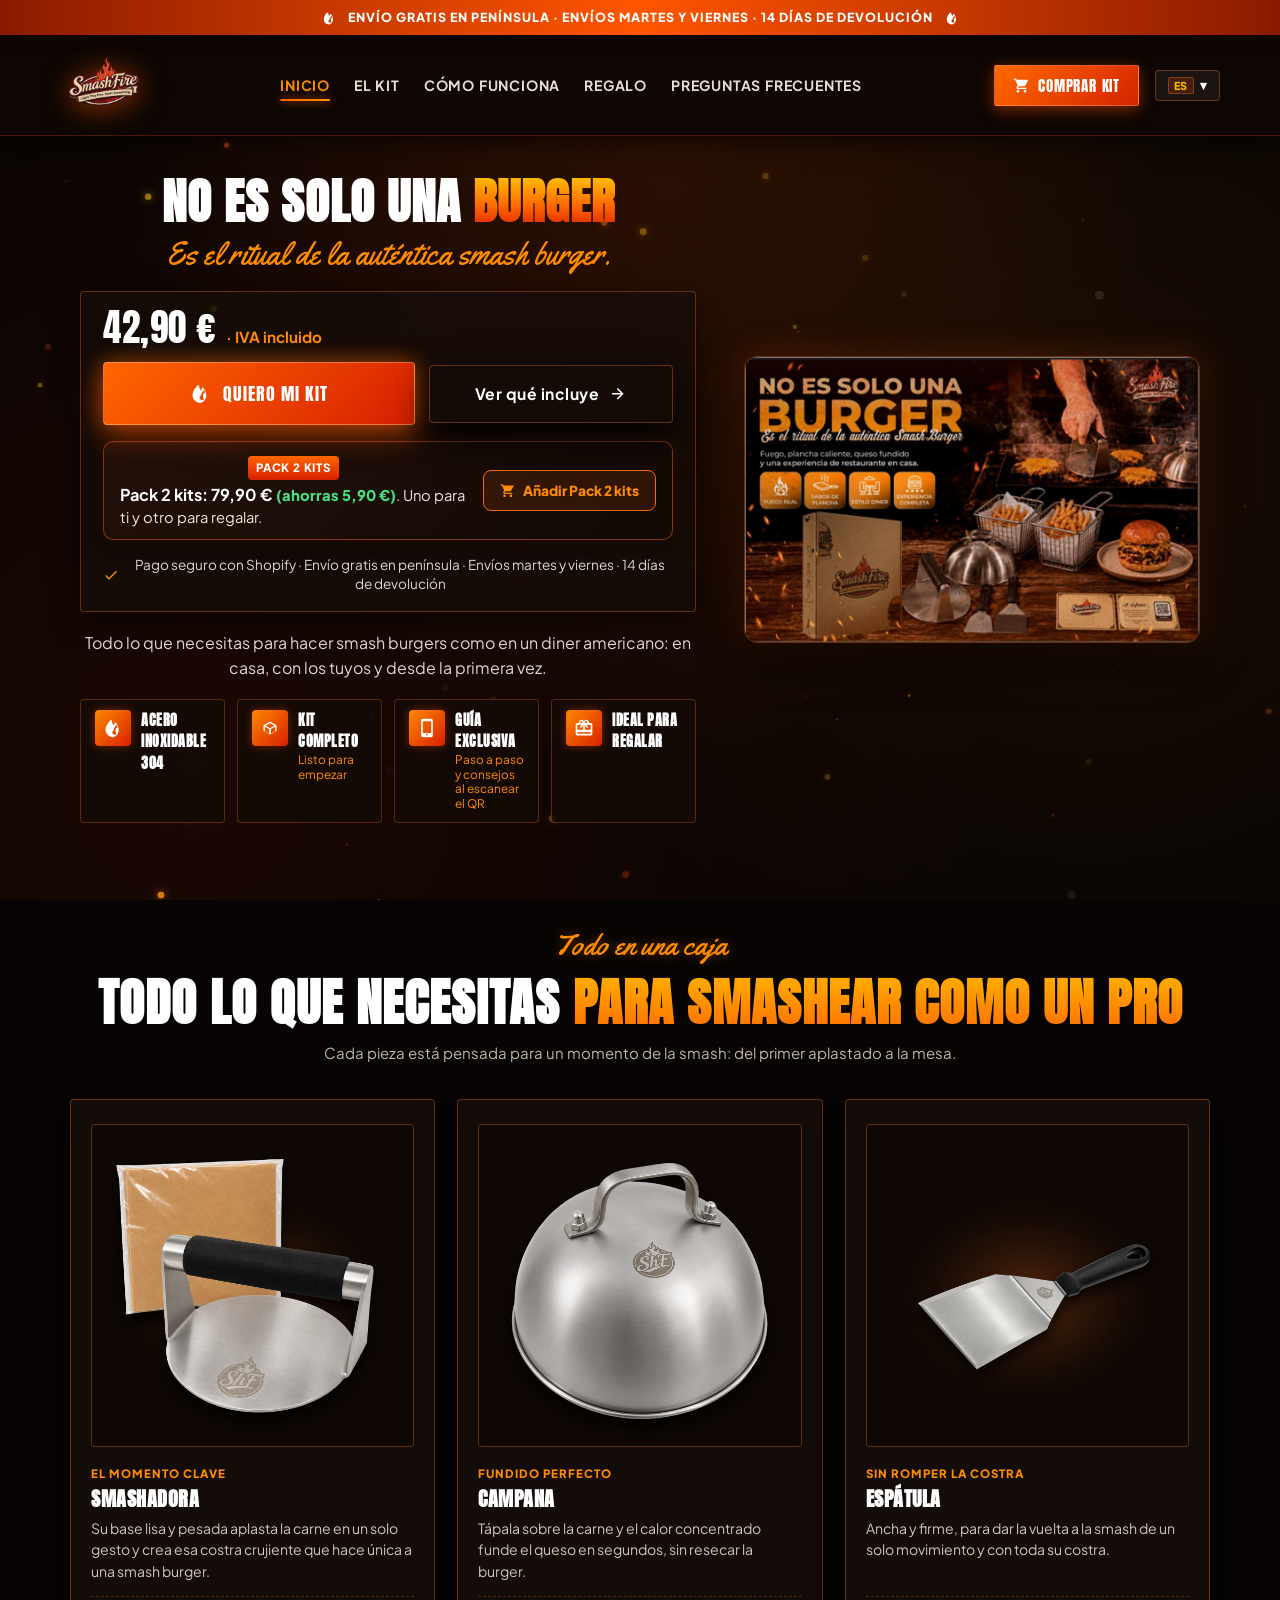
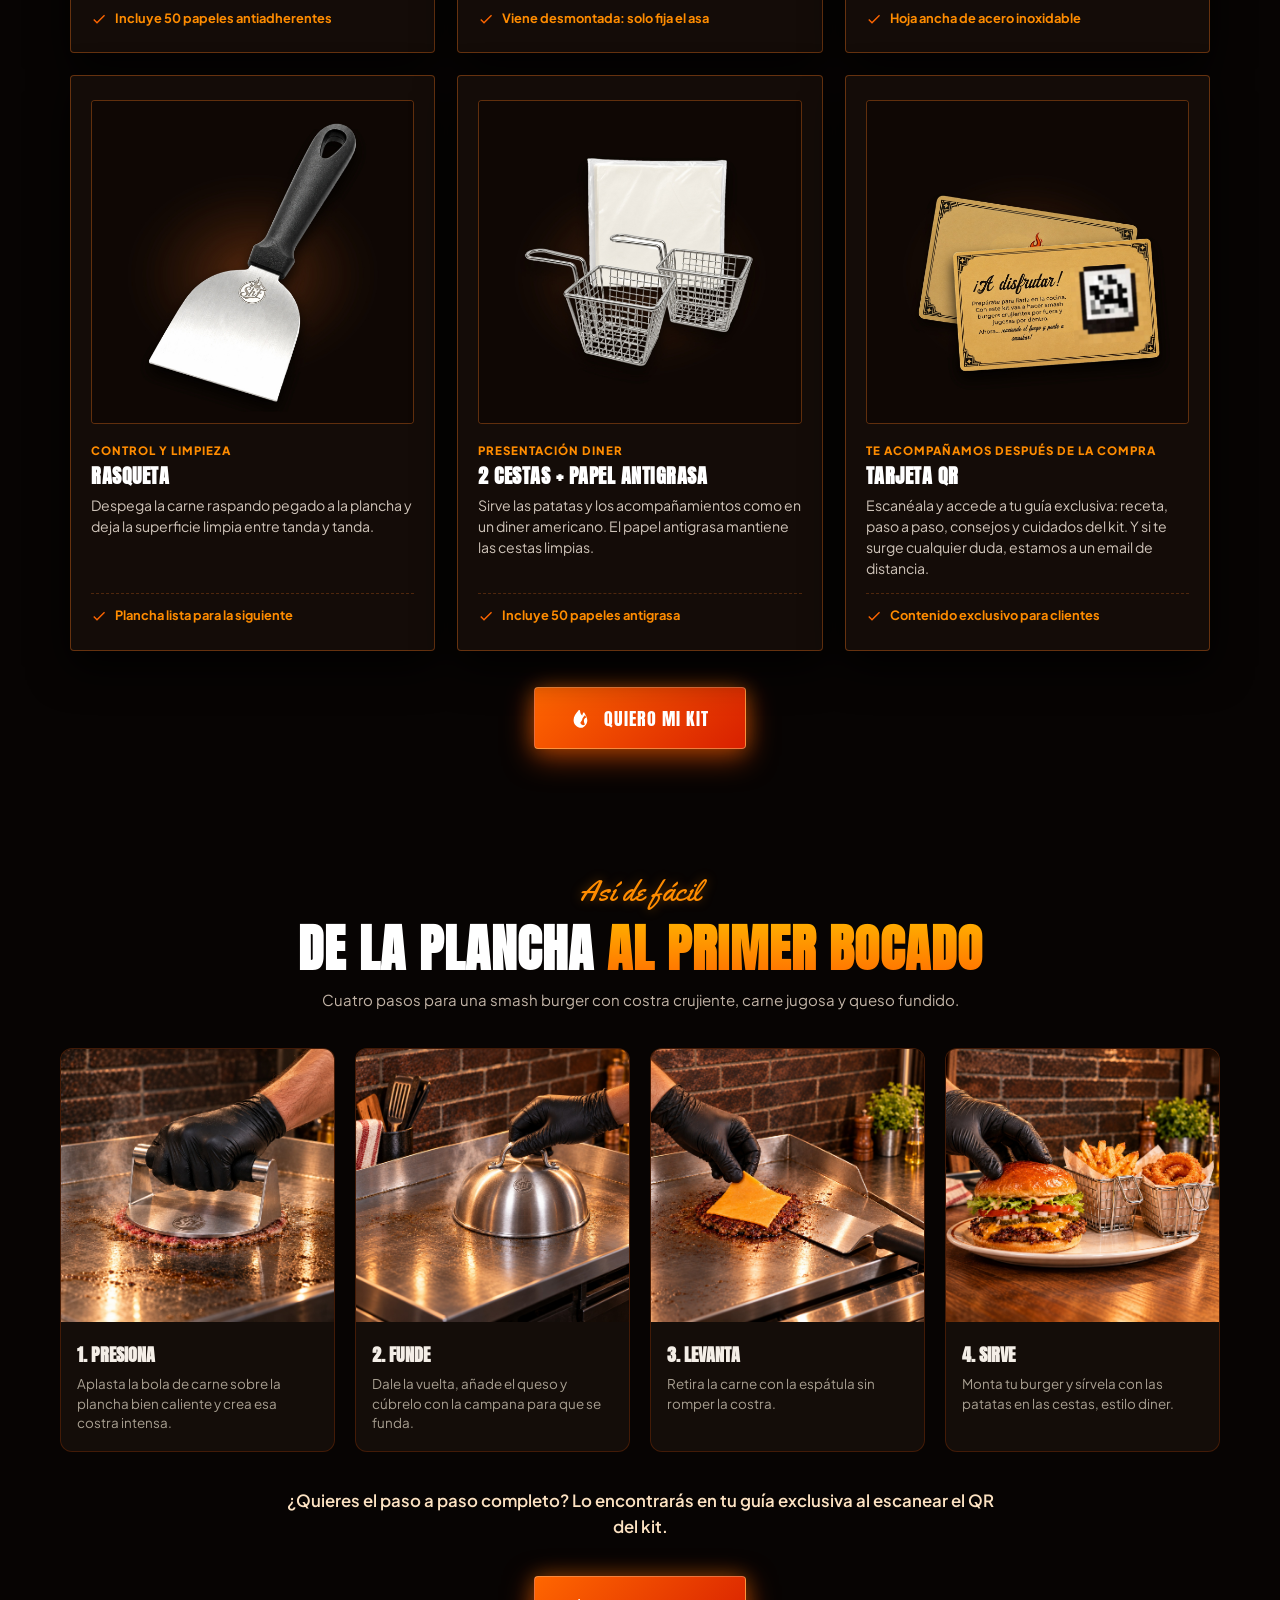
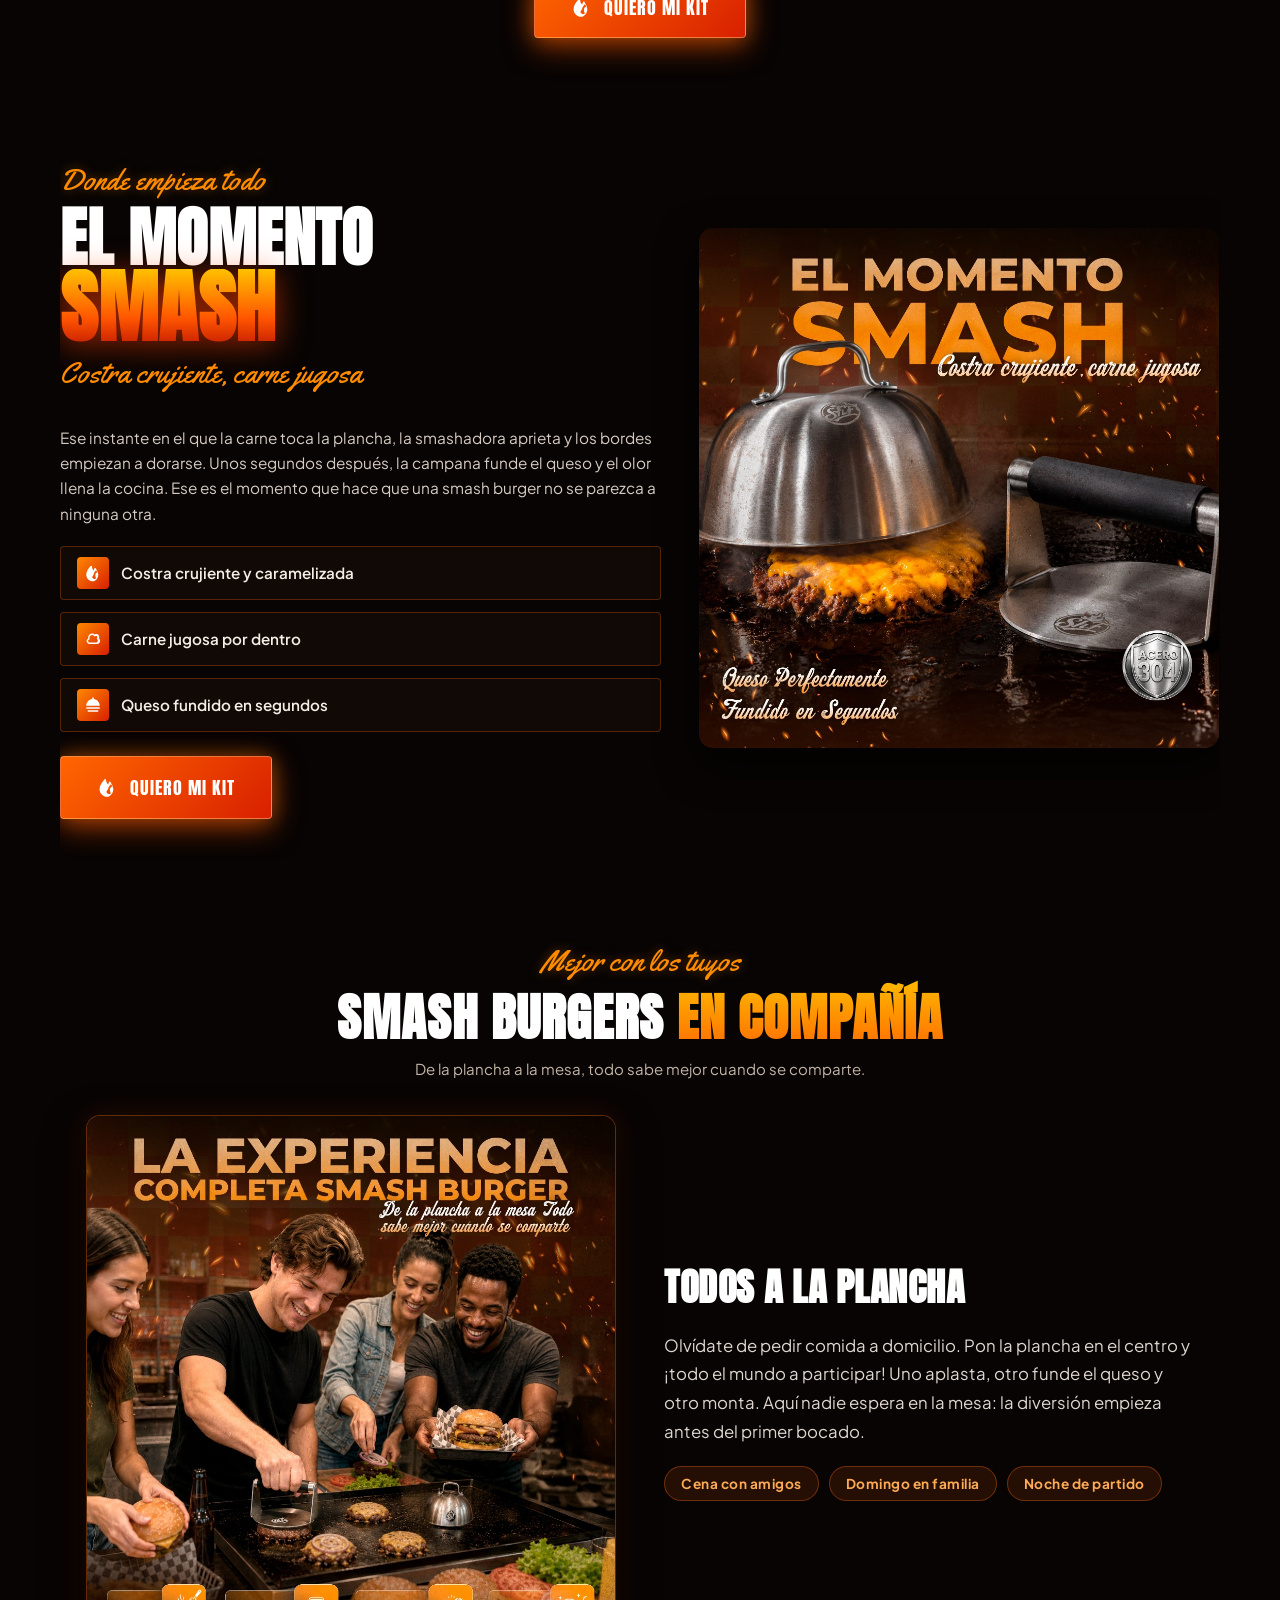
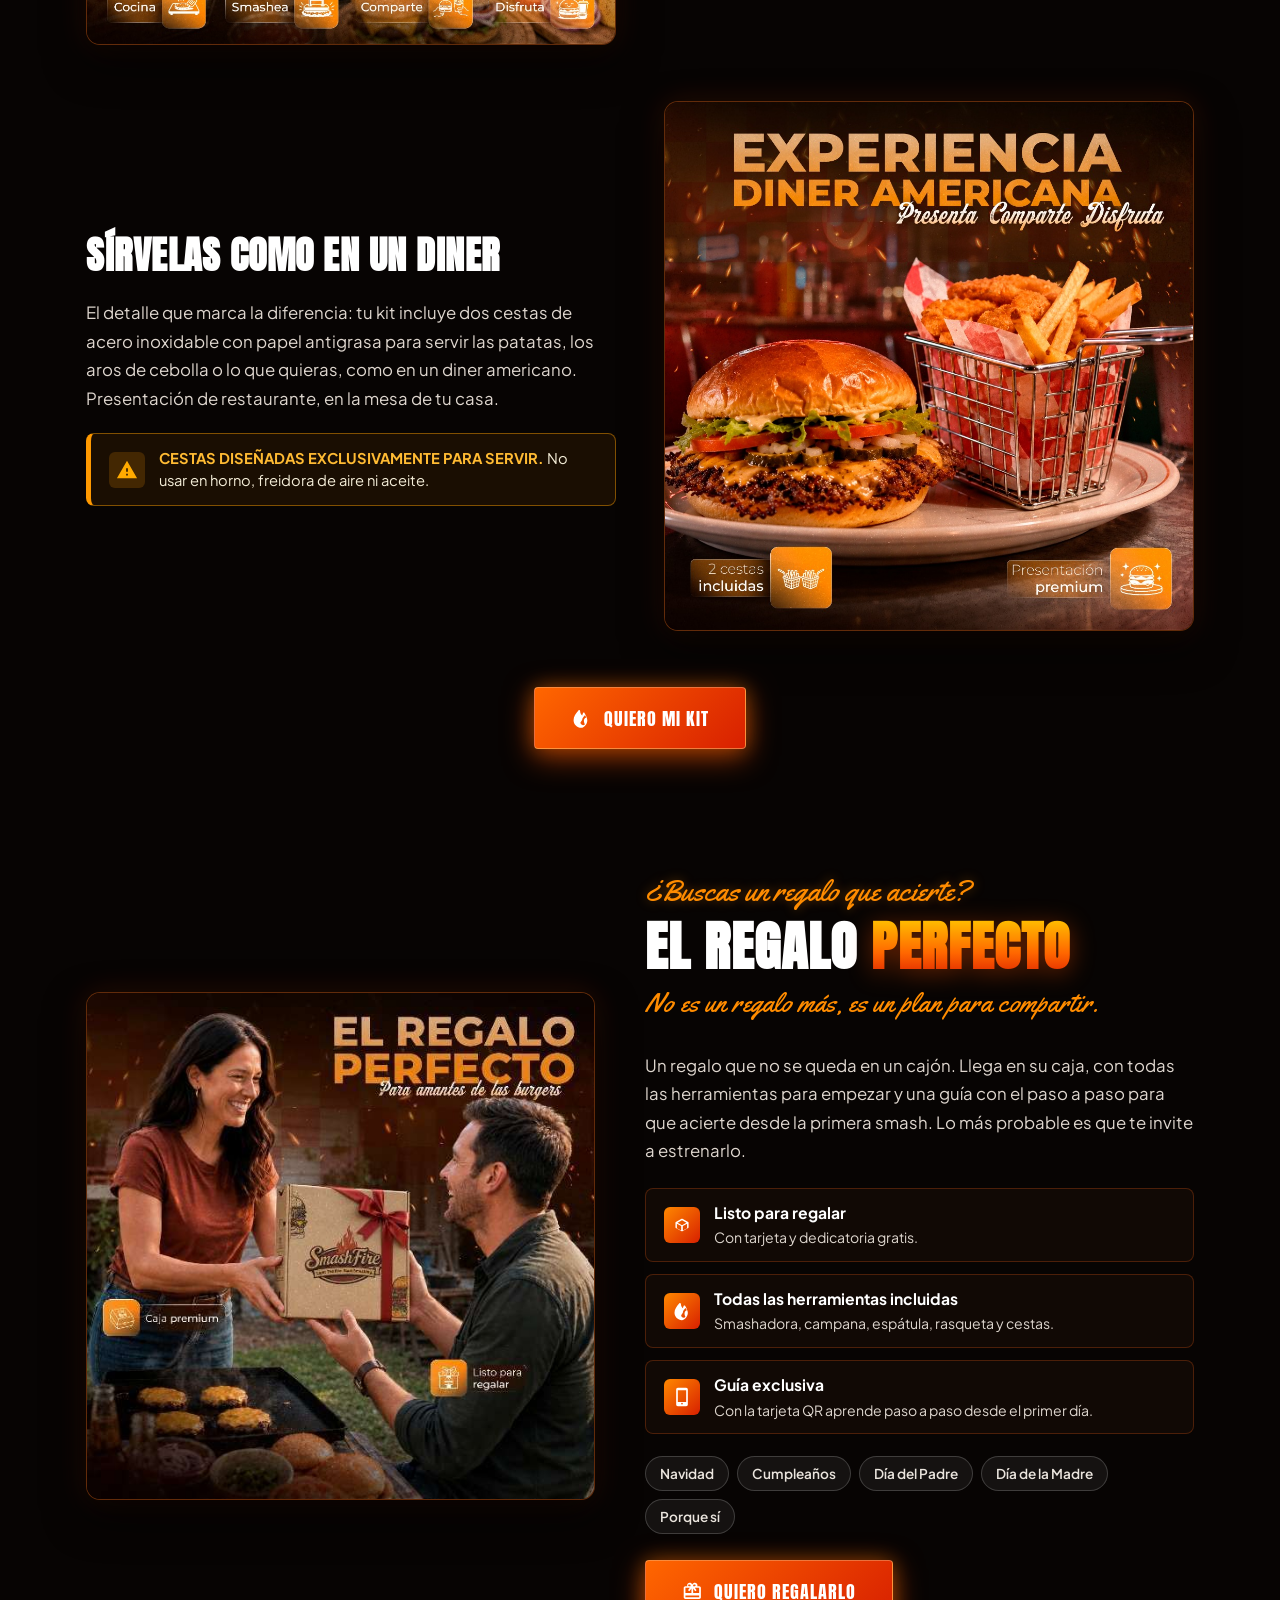
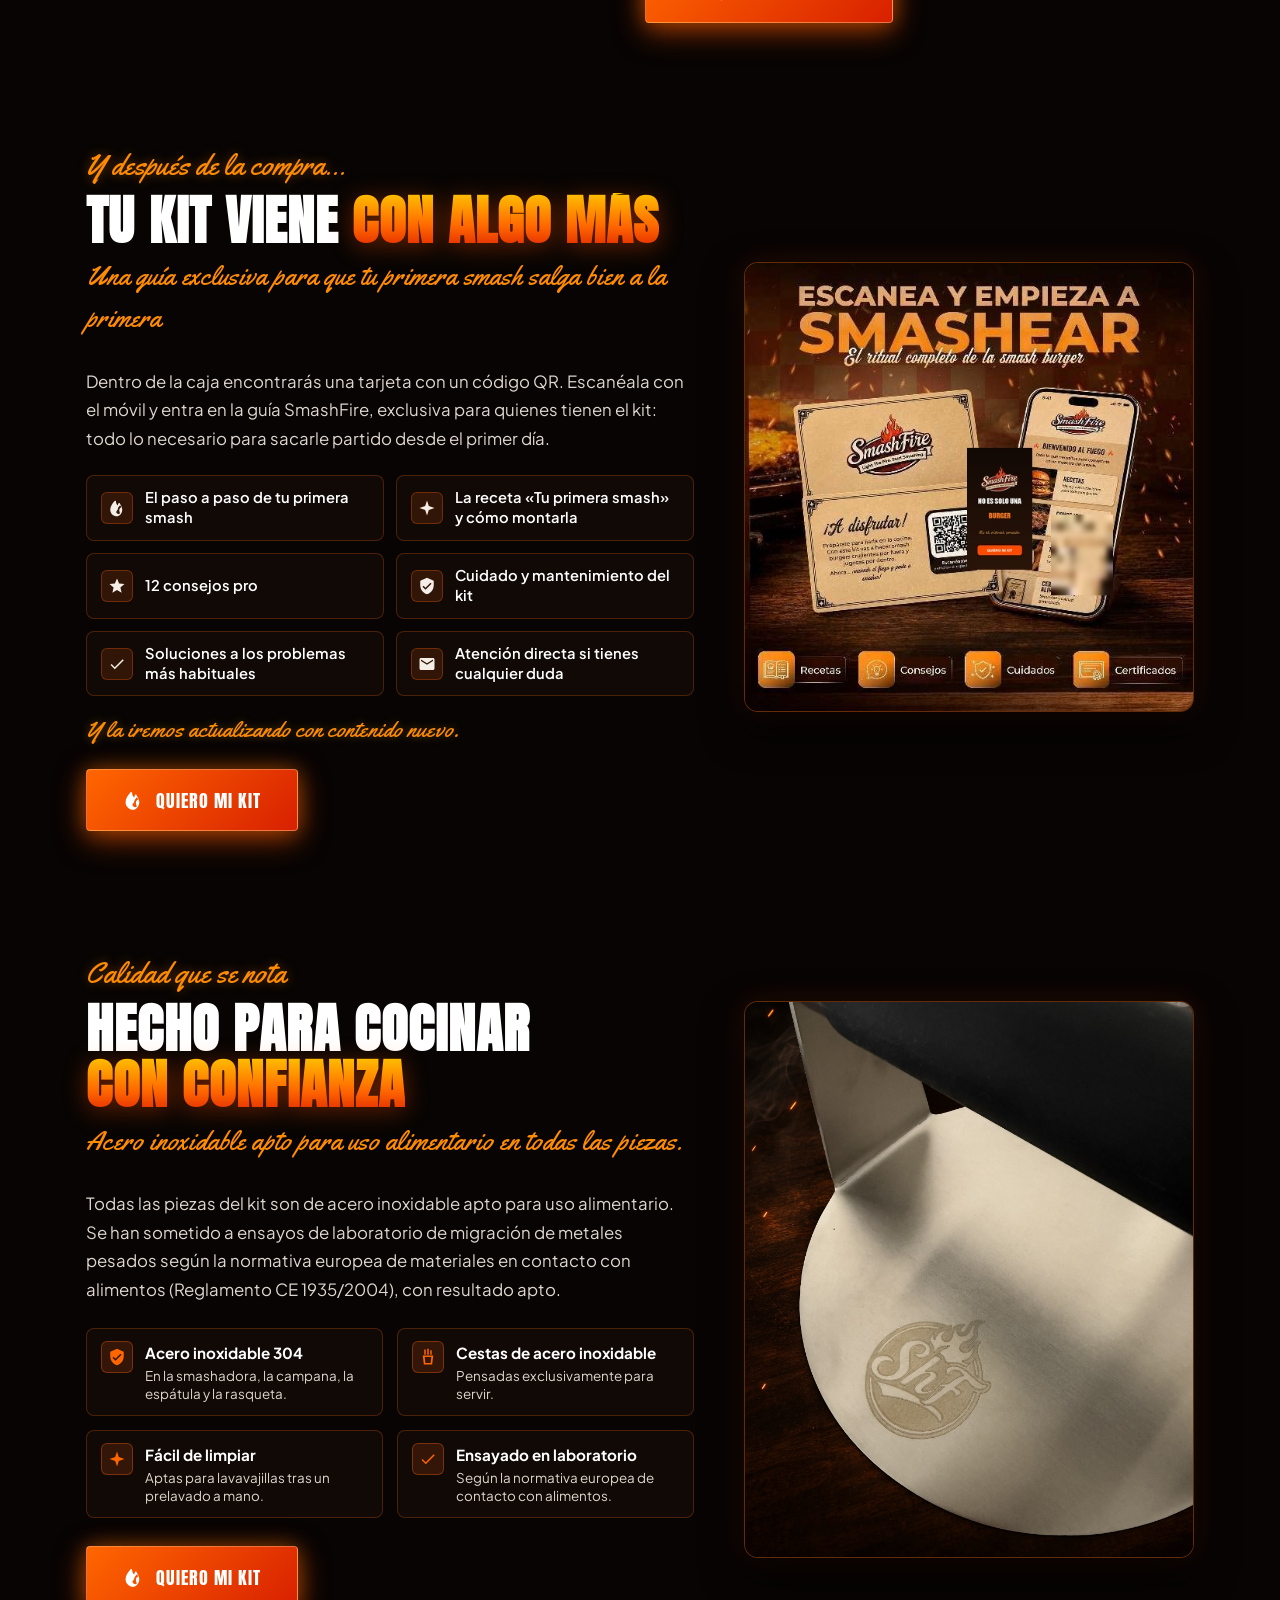
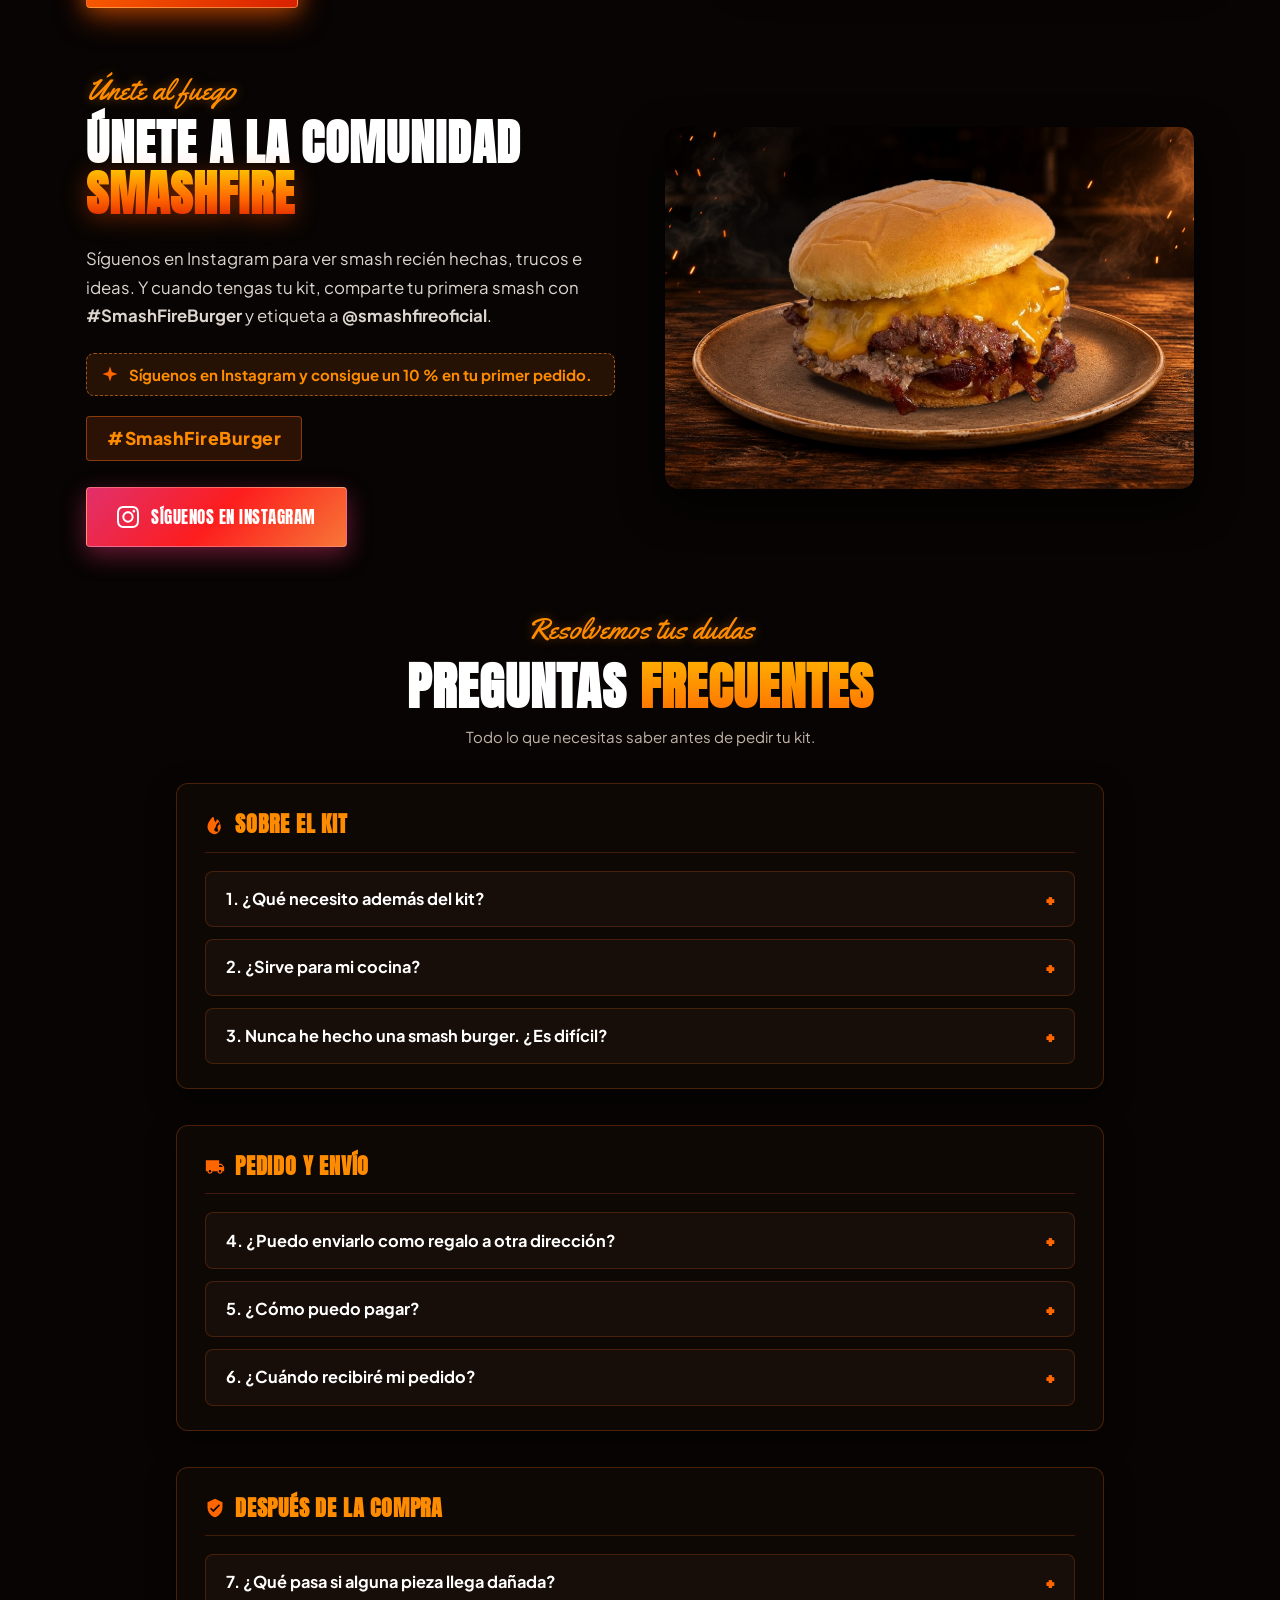
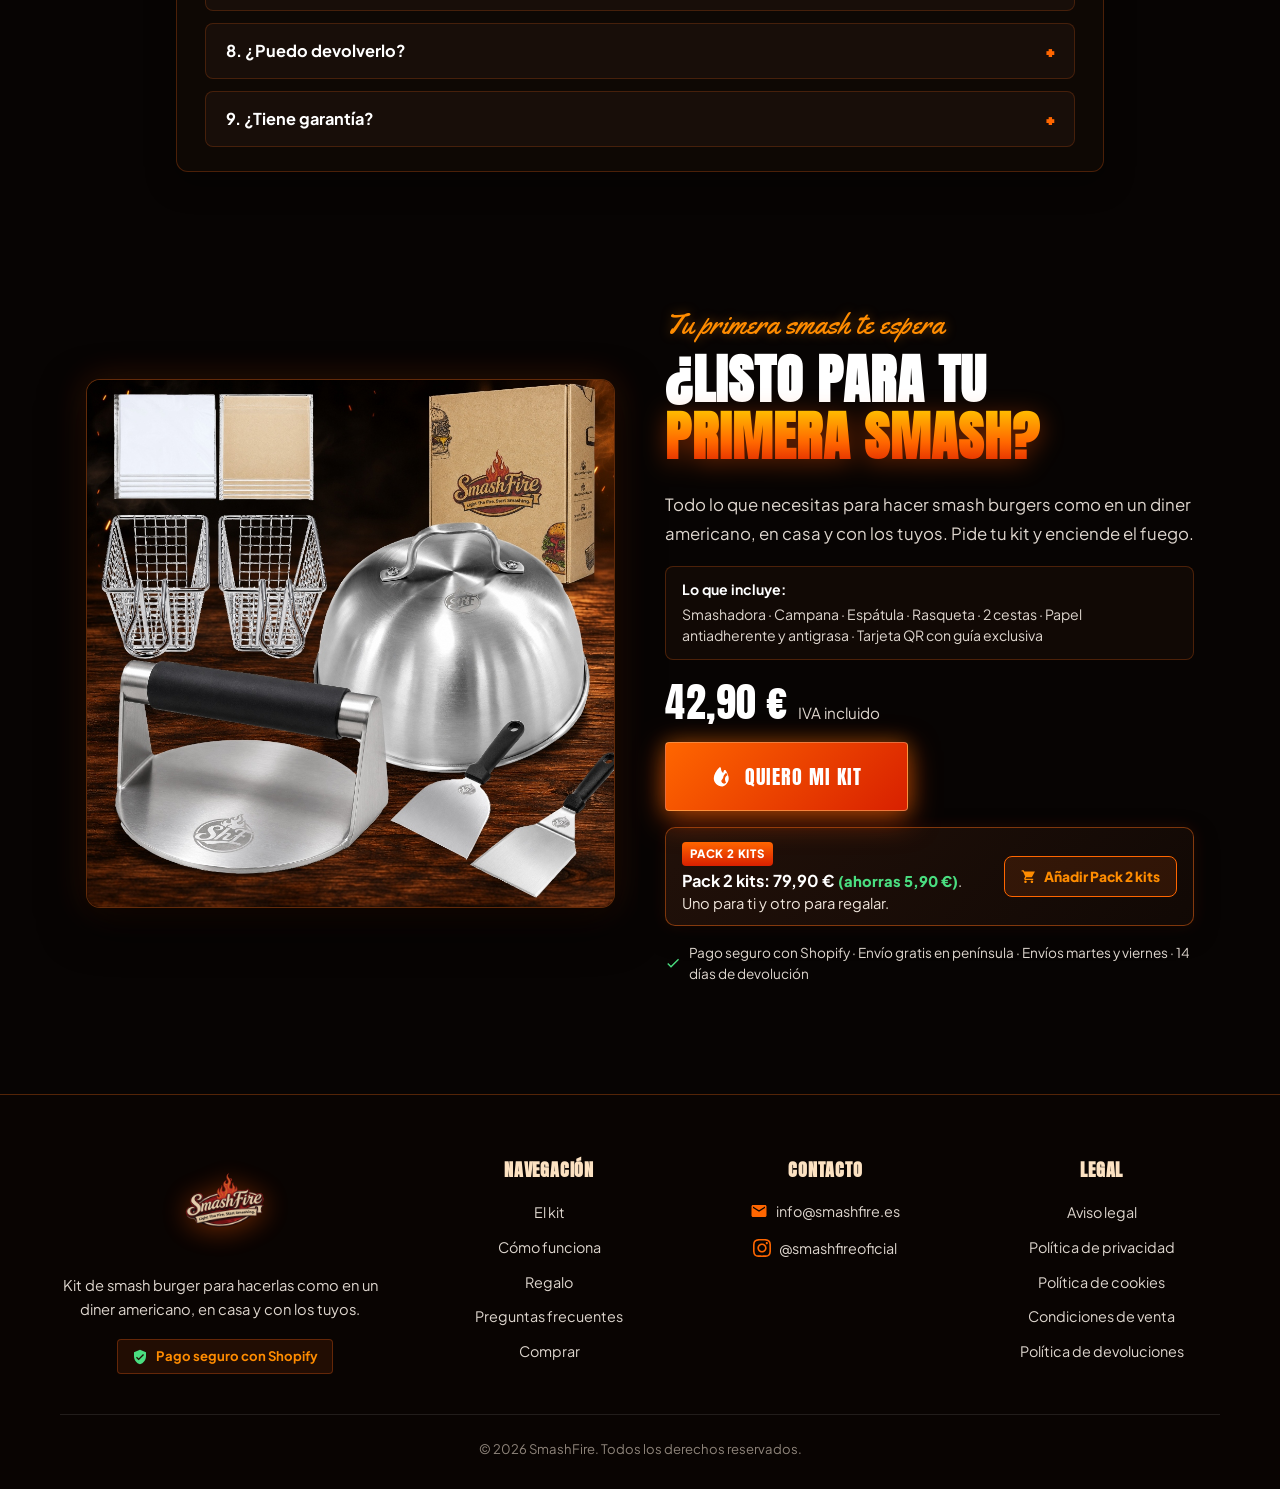
==== index.html @ 01bb01ef "Add files via upload" ====
<!DOCTYPE html>
<html lang="es">
<head>
  <meta charset="UTF-8" />
  <meta name="viewport" content="width=device-width, initial-scale=1.0" />
  <title>Kit Oficial Smash Burger Acero Inoxidable 304 | SmashFire Oficial</title>
  <meta name="description" content="El kit oficial de smash burger para hacerlas como en un diner americano: en casa y con los tuyos. Acero inoxidable apto para uso alimentario en todas las piezas. Envíos martes y viernes." />
  <meta name="keywords" content="kit smash burger, prensa smash burger, campana cloche smash burger, acero inoxidable 304, espátula smash burger, hamburguesa smash, smash burger españa, smash burger diner" />
  <meta name="author" content="SmashFire Brand Europe" />
  <meta name="robots" content="index, follow, max-image-preview:large, max-snippet:-1, max-video-preview:-1" />
  <link rel="canonical" href="https://smashfire.es/" />

  <!-- Metadatos Open Graph / Facebook -->
  <meta property="og:locale" content="es_ES" />
  <meta property="og:type" content="website" />
  <meta property="og:site_name" content="SmashFire" />
  <meta property="og:title" content="Kit Oficial Smash Burger Acero Inoxidable 304 | SmashFire" />
  <meta property="og:description" content="Domina la auténtica costra crujiente de diner americano en casa. Acero inoxidable 304 macizo, apto para lavavajillas y garantía legal de 3 años. Compra con Shopify." />
  <meta property="og:url" content="https://smashfire.es/" />
  <meta property="og:image" content="https://smashfire.es/images/hero-no-es-solo-una-burger.jpg" />
  <meta property="og:image:width" content="1200" />
  <meta property="og:image:height" content="630" />
  <meta property="og:image:alt" content="Kit Oficial Smash Burger SmashFire 304" />

  <!-- Twitter Card -->
  <meta name="twitter:card" content="summary_large_image" />
  <meta name="twitter:title" content="Kit Oficial Smash Burger Acero Inoxidable 304 | SmashFire" />
  <meta name="twitter:description" content="Todo lo que necesitas para hacer smash burgers como en un diner americano, en casa y con los tuyos. Acero inoxidable apto para uso alimentario." />
  <meta name="twitter:image" content="https://smashfire.es/images/hero-no-es-solo-una-burger.jpg" />

  <!-- Schema.org Microdatos Avanzados para Google: Organization + Product + FAQPage -->
  <script type="application/ld+json">
  {
    "@context": "https://schema.org",
    "@graph": [
      {
        "@type": "Organization",
        "@id": "https://smashfire.es/#organization",
        "name": "SmashFire",
        "url": "https://smashfire.es/",
        "logo": "https://smashfire.es/images/logo.png",
        "email": "info@smashfire.es",
        "sameAs": [
          "https://www.instagram.com/smashfireoficial/"
        ]
      },
      {
        "@type": "WebSite",
        "@id": "https://smashfire.es/#website",
        "url": "https://smashfire.es/",
        "name": "SmashFire - Sitio Oficial",
        "publisher": {
          "@id": "https://smashfire.es/#organization"
        },
        "inLanguage": "es-ES"
      },
      {
        "@type": "Product",
        "@id": "https://smashfire.es/#product",
        "name": "Kit Oficial Smash Burger SmashFire en Acero Inoxidable 304",
        "image": [
          "https://smashfire.es/images/hero-no-es-solo-una-burger.jpg",
          "https://smashfire.es/images/diner-presentacion.jpg",
          "https://smashfire.es/images/momento-smash.jpg",
          "https://smashfire.es/images/monta-tu-smash.jpg"
        ],
        "description": "Kit de smash burger para hacerlas como en un diner americano, en casa y con los tuyos. Incluye smashadora y campana en acero inoxidable 304, espátula, rasqueta, 2 cestas para servir, papel antiadherente y antigrasa, y tarjeta QR con guía exclusiva paso a paso.",
        "sku": "SF-KIT-304-PRO",
        "brand": {
          "@type": "Brand",
          "name": "SmashFire"
        },
        "offers": {
          "@type": "Offer",
          "url": "https://smashfire.es/tienda.html",
          "priceCurrency": "EUR",
          "price": "42.90",
          "priceValidUntil": "2027-12-31",
          "itemCondition": "https://schema.org/NewCondition",
          "availability": "https://schema.org/InStock",
          "seller": {
            "@id": "https://smashfire.es/#organization"
          }
        }
      },
      {
        "@type": "FAQPage",
        "@id": "https://smashfire.es/#faq",
        "mainEntity": [
          {
            "@type": "Question",
            "name": "¿Qué necesito además del kit?",
            "acceptedAnswer": {
              "@type": "Answer",
              "text": "Una plancha o sartén de acero inoxidable y los ingredientes. El kit incluye las herramientas para hacer la smash y servirla, pero no la plancha."
            }
          },
          {
            "@type": "Question",
            "name": "¿Sirve para mi cocina?",
            "acceptedAnswer": {
              "@type": "Answer",
              "text": "Sí. Las herramientas se usan sobre la plancha, así que funcionan en cualquier cocina donde puedas calentar una plancha o sartén de acero inoxidable: gas, vitrocerámica o inducción (con una plancha compatible). En barbacoa, solo si tiene una plancha lisa de acero inoxidable: sobre una parrilla, la carne se cuela entre las rejillas."
            }
          },
          {
            "@type": "Question",
            "name": "Nunca he hecho una smash burger. ¿Es difícil?",
            "acceptedAnswer": {
              "@type": "Answer",
              "text": "No. Dentro del kit encontrarás una tarjeta con un código QR que te lleva a una guía exclusiva con el paso a paso, la receta y consejos para que te salga bien desde la primera vez."
            }
          },
          {
            "@type": "Question",
            "name": "¿Puedo enviarlo como regalo a otra dirección?",
            "acceptedAnswer": {
              "@type": "Answer",
              "text": "Sí. Al hacer el pedido puedes indicar una dirección de envío distinta a la tuya y añadir una tarjeta con tu dedicatoria, gratis."
            }
          },
          {
            "@type": "Question",
            "name": "¿Cómo puedo pagar?",
            "acceptedAnswer": {
              "@type": "Answer",
              "text": "Puedes pagar con tarjeta de forma segura a través de Shopify."
            }
          },
          {
            "@type": "Question",
            "name": "¿Cuándo recibiré mi pedido?",
            "acceptedAnswer": {
              "@type": "Answer",
              "text": "Enviamos los pedidos los martes y los viernes."
            }
          },
          {
            "@type": "Question",
            "name": "¿Qué pasa si alguna pieza llega dañada?",
            "acceptedAnswer": {
              "@type": "Answer",
              "text": "Escríbenos a info@smashfire.es con una foto y lo solucionamos."
            }
          },
          {
            "@type": "Question",
            "name": "¿Puedo devolverlo?",
            "acceptedAnswer": {
              "@type": "Answer",
              "text": "Sí. Tienes 14 días naturales desde que lo recibes para desistir de la compra. Consulta las condiciones en nuestra política de devoluciones."
            }
          },
          {
            "@type": "Question",
            "name": "¿Tiene garantía?",
            "acceptedAnswer": {
              "@type": "Answer",
              "text": "Sí. Como todos los productos vendidos en España, tiene la garantía legal de 3 años desde la entrega."
            }
          }
        ]
      }
    ]
  }
  </script>

  <!-- Tipografías de Google Fonts: Anton (Impacto), Yellowtail (Diner retro), Plus Jakarta Sans (Técnica) -->
  <link rel="preconnect" href="https://fonts.googleapis.com">
  <link rel="preconnect" href="https://fonts.gstatic.com" crossorigin>
  <link href="https://fonts.googleapis.com/css2?family=Anton&family=Plus+Jakarta+Sans:wght@300;400;500;600;700;800&family=Yellowtail&display=swap" rel="stylesheet">

  <link rel="stylesheet" href="styles.css" />
</head>
<body>

  <!-- ====================================================================
       SISTEMA DE ICONOS VECTORIALES DE MARCA (SVG NATIVO - CERO EMOJIS)
       ==================================================================== -->
  <svg id="sf-svg-library" style="display: none;" aria-hidden="true">
    <symbol id="sf-flame" viewBox="0 0 24 24">
      <path fill="currentColor" d="M12 23c-4.97 0-9-3.95-9-8.82 0-3.91 2.51-7.79 5.86-11.45.62-.68 1.74-.25 1.76.66.07 2.45 1.13 4.29 2.5 5.25.13-.97.43-1.95.96-2.88.36-.63 1.25-.66 1.63-.04 1.74 2.8 3.29 6.22 3.29 8.46 0 4.87-4.03 8.82-7 8.82zm-1-6c0 1.66 1.34 3 3 3 .83 0 1.58-.34 2.12-.88C15.68 18.06 15 16.63 15 15c0-1.8 1.12-3.35 2.72-3.96-.34-.96-.86-1.87-1.54-2.67-1.78 1.83-3.18 3.73-3.18 5.63z"/>
    </symbol>

    <symbol id="sf-cart" viewBox="0 0 24 24">
      <path fill="currentColor" d="M17 18c-1.1 0-1.99.9-1.99 2s.89 2 1.99 2 2-.9 2-2-.9-2-2-2zM7 18c-1.1 0-1.99.9-1.99 2S5.9 22 7 22s2-.9 2-2-.9-2-2-2zm0-3l1.1-2h7.45c.75 0 1.41-.41 1.75-1.03L21.7 4H5.21l-.94-2H1v2h2l3.6 7.59-1.35 2.44C4.52 15.37 5.48 17 7 17h12v-2H7z"/>
    </symbol>

    <symbol id="sf-shield" viewBox="0 0 24 24">
      <path fill="currentColor" d="M12 1L3 5v6c0 5.55 3.84 10.74 9 12 5.16-1.26 9-6.45 9-12V5l-9-4zm-2 16l-4-4 1.41-1.41L10 14.17l6.59-6.59L18 9l-8 8z"/>
    </symbol>

    <symbol id="sf-star" viewBox="0 0 24 24">
      <path fill="currentColor" d="M12 17.27L18.18 21l-1.64-7.03L22 9.24l-7.19-.61L12 2 9.19 8.63 2 9.24l5.46 4.73L5.82 21z"/>
    </symbol>

    <symbol id="sf-check" viewBox="0 0 24 24">
      <path fill="currentColor" d="M9 16.17L4.83 12l-1.42 1.41L9 19 21 7l-1.41-1.41z"/>
    </symbol>

    <symbol id="sf-cross" viewBox="0 0 24 24">
      <path fill="currentColor" d="M19 6.41L17.59 5 12 10.59 6.41 5 5 6.41 10.59 12 5 17.59 6.41 19 12 13.41 17.59 19 19 17.59 13.41 12z"/>
    </symbol>

    <symbol id="sf-arrow-right" viewBox="0 0 24 24">
      <path fill="currentColor" d="M12 4l-1.41 1.41L16.17 11H4v2h12.17l-5.58 5.59L12 20l8-8z"/>
    </symbol>

    <symbol id="sf-fries" viewBox="0 0 24 24">
      <path fill="currentColor" d="M7 2h2v7H7V2zm4-1h2v8h-2V1zm4 2h2v6h-2V3zM5 10h14l-1.5 12h-11L5 10zm3.5 10h7l.9-8H7.6l.9 8z"/>
    </symbol>

    <symbol id="sf-instagram" viewBox="0 0 24 24">
      <path fill="currentColor" d="M12 2.163c3.204 0 3.584.012 4.85.07 3.252.148 4.771 1.691 4.919 4.919.058 1.265.069 1.645.069 4.849 0 3.205-.012 3.584-.069 4.849-.149 3.225-1.664 4.771-4.919 4.919-1.266.058-1.644.07-4.85.07-3.204 0-3.584-.012-4.849-.07-3.26-.149-4.771-1.699-4.919-4.92-.058-1.265-.07-1.644-.07-4.849 0-3.204.013-3.583.07-4.849.149-3.227 1.664-4.771 4.919-4.919 1.266-.057 1.645-.069 4.849-.069zm0-2.163c-3.259 0-3.667.014-4.947.072-4.358.2-6.78 2.618-6.98 6.98-.059 1.281-.073 1.689-.073 4.948 0 3.259.014 3.668.072 4.948.2 4.358 2.618 6.78 6.98 6.98 1.281.058 1.689.072 4.948.072 3.259 0 3.668-.014 4.948-.072 4.354-.2 6.782-2.618 6.979-6.98.059-1.28.073-1.689.073-4.948 0-3.259-.014-3.667-.072-4.947-.196-4.354-2.617-6.78-6.979-6.98-1.281-.059-1.69-.073-4.949-.073zm0 5.838c-3.403 0-6.162 2.759-6.162 6.162s2.759 6.163 6.162 6.163 6.162-2.759 6.162-6.163c0-3.403-2.759-6.162-6.162-6.162zm0 10.162c-2.209 0-4-1.79-4-4 0-2.209 1.791-4 4-4s4 1.791 4 4c0 2.21-1.791 4-4 4zm6.406-11.845c-.796 0-1.441.645-1.441 1.44s.645 1.44 1.441 1.44c.795 0 1.439-.645 1.439-1.44s-.644-1.44-1.439-1.44z"/>
    </symbol>
      <symbol id="sf-cheese" viewBox="0 0 24 24">
      <path fill="currentColor" d="M11 2V4.1C6.6 4.6 3 8.4 3 13H21C21 8.4 17.4 4.6 13 4.1V2H11ZM3 15H21V17H3V15ZM5 19H19V21H5V19Z"/>
    </symbol>
      <symbol id="sf-truck" viewBox="0 0 24 24">
      <path fill="currentColor" d="M20 8h-3V4H1v13h2c0 1.66 1.34 3 3 3s3-1.34 3-3h6c0 1.66 1.34 3 3 3s3-1.34 3-3h2v-5l-3-4zM6 18.5c-.83 0-1.5-.67-1.5-1.5s.67-1.5 1.5-1.5 1.5.67 1.5 1.5-.67 1.5-1.5 1.5zm13.5-9l1.96 2.5H17V9.5h2.5zm-1.5 9c-.83 0-1.5-.67-1.5-1.5s.67-1.5 1.5-1.5 1.5.67 1.5 1.5-.67 1.5-1.5 1.5z"/>
    </symbol>

    <symbol id="sf-sparkle" viewBox="0 0 24 24">
      <path fill="currentColor" d="M12 2l2.4 7.2L22 12l-7.6 2.8L12 22l-2.4-7.2L2 12l7.6-2.8L12 2z"/>
    </symbol>
    <symbol id="sf-box" viewBox="0 0 24 24">
      <path fill="currentColor" d="M19.36 8.35l-6.86-3.81a1 1 0 00-1 0L4.64 8.35a1 1 0 00-.51.87v5.56a1 1 0 00.51.87l6.86 3.81a1 1 0 001 0l6.86-3.81a1 1 0 00.51-.87V9.22a1 1 0 00-.51-.87zM12 6.24l5.33 2.96L12 12.16 6.67 9.2 12 6.24zm-6.13 4.2l5.13 2.85v5.35l-5.13-2.85V10.44zm12.26 5.35l-5.13 2.85v-5.35l5.13-2.85v5.35z"/>
    </symbol>

    <symbol id="sf-mobile" viewBox="0 0 24 24">
      <path fill="currentColor" d="M17 1H7c-1.1 0-2 .9-2 2v18c0 1.1.9 2 2 2h10c1.1 0 2-.9 2-2V3c0-1.1-.9-2-2-2zm-5 20c-.55 0-1-.45-1-1s.45-1 1-1 1 .45 1 1-.45 1-1 1zm5-3H7V4h10v14z"/>
    </symbol>

    <symbol id="sf-gift" viewBox="0 0 24 24">
      <path fill="currentColor" d="M20 6h-2.18c.11-.31.18-.65.18-1 0-1.66-1.34-3-3-3-1.05 0-1.96.54-2.5 1.35l-.5.65-.5-.65C10.96 2.54 10.05 2 9 2 7.34 2 6 3.34 6 5c0 .35.07.69.18 1H4c-1.11 0-1.99.89-1.99 2L2 19c0 1.11.89 2 2 2h16c1.11 0 2-.89 2-2V8c0-1.11-.89-2-2-2zm-5-2c.55 0 1 .45 1 1s-.45 1-1 1h-2V5c0-.55.45-1 1-1zM9 4c.55 0 1 .45 1 1v1H8c-.55 0-1-.45-1-1s.45-1 1-1zm11 15H4v-2h16v2zm0-5H4V8h5.08L7 10.83 8.62 12 11 8.76V14h2V8.76L15.38 12 17 10.83 14.92 8H20v6z"/>
    </symbol>

    <symbol id="sf-meat" viewBox="0 0 24 24">
      <path fill="currentColor" d="M19.5 12c0-.23-.01-.45-.03-.68.49-.63.78-1.41.78-2.25 0-2.03-1.67-3.69-3.72-3.69-.74 0-1.43.22-2.01.6-.96-.78-2.19-1.23-3.52-1.23-3.04 0-5.5 2.46-5.5 5.5 0 .39.04.77.12 1.14C4.37 11.95 3.5 13.12 3.5 14.5c0 2.21 1.79 4 4 4h10c2.21 0 4-1.79 4-4 0-1.15-.49-2.18-1.27-2.91.17-.48.27-.99.27-1.59zM17.5 16.5h-10c-1.1 0-2-.9-2-2 0-.89.58-1.64 1.4-1.9l.71-.23-.17-.73c-.1-.45-.16-.92-.16-1.39 0-1.93 1.57-3.5 3.5-3.5 1.05 0 2.01.47 2.65 1.28l.51.64.73-.37c.4-.2 1.07-.3 1.34-.3 1.01 0 1.72.69 1.72 1.69 0 .44-.15.85-.43 1.18l-.55.65.65.55c.7.59 1.05 1.37 1.05 2.28 0 1.1-.9 2-2.01 2.08z"/>
    </symbol>

    <symbol id="sf-mail" viewBox="0 0 24 24">
      <path fill="currentColor" d="M20 4H4c-1.1 0-1.99.9-1.99 2L2 18c0 1.1.9 2 2 2h16c1.1 0 2-.9 2-2V6c0-1.1-.9-2-2-2zm0 4l-8 5-8-5V6l8 5 8-5v2z"/>
    </symbol>
  </svg>

  <!-- Lienzo interactivo de chispas y brasas -->
  <canvas id="embers-canvas"></canvas>

  <!-- Barra de aviso superior con rotador para móvil -->
  <div class="top-notice-bar">
    <div class="notice-bar-desktop">
      <svg class="sf-icon"><use href="#sf-flame"></use></svg>
      <span>Envío gratis en península · Envíos martes y viernes · 14 días de devolución</span>
      <svg class="sf-icon"><use href="#sf-flame"></use></svg>
    </div>
    <div class="notice-bar-mobile" id="notice-bar-rotator">
      <svg class="sf-icon"><use href="#sf-flame"></use></svg>
      <span class="notice-msg active" data-index="0">Envío gratis en península</span>
      <span class="notice-msg" data-index="1">Envíos martes y viernes</span>
      <span class="notice-msg" data-index="2">14 días de devolución</span>
      <svg class="sf-icon"><use href="#sf-flame"></use></svg>
    </div>
  </div>

  <!-- Header Global Oficial -->
  <header>
    <div class="container">
      <div class="nav-wrapper">
        <a href="index.html" class="brand-logo" aria-label="SmashFire Home">
          <img src="images/logo.png" alt="SmashFire Logo Oficial" class="header-logo-img">
        </a>

                <!-- Menú de Navegación Principal a Bloques -->
        <nav class="main-nav" id="main-nav">
          <a href="#inicio" class="main-nav-link active">Inicio</a>
          <a href="#el-kit" class="main-nav-link">El Kit</a>
          <a href="#paso-a-paso" class="main-nav-link">Cómo Funciona</a>
          <a href="#el-regalo" class="main-nav-link">Regalo</a>
          <a href="#faq" class="main-nav-link">Preguntas Frecuentes</a>
        </nav>

        <div class="header-right-group">
          <!-- Botón Compra Shopify -->
          <a href="https://tienda.smashfire.es/cart/59395325952264:1?storefront=true" class="btn-nav-buy">
            <svg class="sf-icon"><use href="#sf-cart"></use></svg>
            <span>Comprar Kit</span>
          </a>

          <!-- Selector de idiomas -->
          <div class="lang-selector-wrap">
            <button class="lang-btn" id="lang-btn" type="button" aria-expanded="false" aria-label="Seleccionar idioma">
              <span class="lang-code-pill">ES</span>
              <span class="lang-chevron">▾</span>
            </button>
            <ul class="lang-menu" id="lang-menu">
              <li><button class="active" onclick="switchLanguage('es')"><span class="lang-code-pill">ES</span> Español</button></li>
              <li><button onclick="switchLanguage('pt')"><span class="lang-code-pill">PT</span> Português (Em breve)</button></li>
              <li><button onclick="switchLanguage('en')"><span class="lang-code-pill">EN</span> English (Coming soon)</button></li>
            </ul>
          </div>

          <!-- Botón Menú Móvil -->
          <button type="button" class="mobile-menu-btn" id="mobile-menu-toggle" aria-label="Abrir menú de navegación">
            <svg width="22" height="22" viewBox="0 0 24 24" fill="currentColor">
              <path d="M3 18h18v-2H3v2zm0-5h18v-2H3v2zm0-7v2h18V6H3z"/>
            </svg>
          </button>
        </div>
      </div>
    </div>
  </header>

  <main class="container">

        <!-- ====================================================================
         BLOQUE 1 · CABECERA (OPTIMIZADO MÓVIL Y DESKTOP)
         ==================================================================== -->
    <section class="hero-commercial" id="inicio">
      <div class="hero-comm-container">
        
        <!-- Header Copy -->
        <div class="hero-comm-header-area">
          <h1 class="hero-comm-title">
            NO ES SOLO UNA <span class="hero-word-gradient">BURGER</span>
          </h1>
          <div class="hero-comm-subtitle">Es el ritual de la auténtica smash burger.</div>
        </div>

        <!-- Imagen / Showcase del Kit (Visible en móvil antes del botón de compra) -->
        <div class="hero-comm-media-area">
          <div class="hero-showcase-box">
            <img src="images/hero-no-es-solo-una-burger.jpg" alt="No es solo una burger, es el ritual de la auténtica smash burger con el Kit SmashFire" class="hero-showcase-img" loading="eager">
          </div>
        </div>

        <!-- Zona de Compra & Precio (Visible en móvil sin tener que bajar) -->
        <div class="hero-comm-cta-area">
          <div class="hero-price-tag">
            <span class="hero-price-amount">42,90 €</span>
            <span class="hero-price-vat">· IVA incluido</span>
          </div>

          <div class="hero-comm-actions">
            <a href="https://tienda.smashfire.es/cart/59395325952264:1?storefront=true" class="btn-primary-fire hero-btn-main">
              <svg class="sf-icon"><use href="#sf-flame"></use></svg>
              <span>QUIERO MI KIT</span>
            </a>
            <a href="#el-kit" class="btn-secondary-iron hero-btn-sub">
              <span>Ver qué incluye</span>
              <svg class="sf-icon"><use href="#sf-arrow-right"></use></svg>
            </a>
          </div>

          <!-- Pack 2 Kits Oferta -->
          <div class="bundle-pack-card">
            <div class="bundle-pack-info">
              <span class="bundle-pack-badge">PACK 2 KITS</span>
              <div class="bundle-pack-text">
                <strong>Pack 2 kits: 79,90 €</strong> <span class="bundle-pack-saving">(ahorras 5,90 €)</span>. Uno para ti y otro para regalar.
              </div>
            </div>
            <a href="https://tienda.smashfire.es/cart/59395325952264:2?storefront=true" class="btn-bundle-buy">
              <svg class="sf-icon"><use href="#sf-cart"></use></svg>
              <span>Añadir Pack 2 kits</span>
            </a>
          </div>

          <div class="hero-comm-trust-line">
            <svg class="sf-icon"><use href="#sf-check"></use></svg>
            <span>Pago seguro con Shopify · Envío gratis en península · Envíos martes y viernes · 14 días de devolución</span>
          </div>
        </div>

        <!-- Texto Descriptivo & Insignias Oficiales -->
        <div class="hero-comm-details-area">
          <p class="hero-comm-lead">
            Todo lo que necesitas para hacer smash burgers como en un diner americano: en casa, con los tuyos y desde la primera vez.
          </p>

          <!-- 4 Insignias en una sola línea en ordenador -->
          <div class="hero-insignias-grid">
            <div class="hero-insignia-card">
              <div class="insignia-icon-box"><svg class="sf-icon"><use href="#sf-flame"></use></svg></div>
              <div class="insignia-text-box">
                <strong>Acero inoxidable 304</strong>
              </div>
            </div>

            <div class="hero-insignia-card">
              <div class="insignia-icon-box"><svg class="sf-icon"><use href="#sf-box"></use></svg></div>
              <div class="insignia-text-box">
                <strong>Kit completo</strong>
                <span>Listo para empezar</span>
              </div>
            </div>

            <div class="hero-insignia-card">
              <div class="insignia-icon-box"><svg class="sf-icon"><use href="#sf-mobile"></use></svg></div>
              <div class="insignia-text-box">
                <strong>Guía exclusiva</strong>
                <span>Paso a paso y consejos al escanear el QR</span>
              </div>
            </div>

            <div class="hero-insignia-card">
              <div class="insignia-icon-box"><svg class="sf-icon"><use href="#sf-gift"></use></svg></div>
              <div class="insignia-text-box">
                <strong>Ideal para regalar</strong>
              </div>
            </div>
          </div>
        </div>

      </div>
    </section>

    <!-- ====================================================================
         SECCIÓN: QUÉ INCLUYE EL KIT SMASHFIRE
         ==================================================================== -->
        <!-- ====================================================================
         BLOQUE 2 · ¿QUÉ INCLUYE EL KIT? (6 HERRAMIENTAS - 3+3 DESKTOP / 2+2 MÓVIL)
         ==================================================================== -->
    <section class="kit-breakdown-section" id="el-kit">
      <div class="section-header">
        <span class="section-tag-script">Todo en una caja</span>
        <h2 class="section-title">TODO LO QUE NECESITAS <span>PARA SMASHEAR COMO UN PRO</span></h2>
        <p class="section-lead">
          Cada pieza está pensada para un momento de la smash: del primer aplastado a la mesa.
        </p>
      </div>

      <div class="kit-tools-grid">
        <!-- 1. Smashadora -->
        <article class="kit-tool-card">
          <div class="kit-tool-photo">
            <img src="images/pieza-smashadora.jpg" alt="Smashadora maciza de acero inoxidable 304" class="kit-tool-img" loading="lazy">
          </div>
          <span class="kit-tool-tag">EL MOMENTO CLAVE</span>
          <h3 class="kit-tool-title">Smashadora</h3>
          <p class="kit-tool-desc">
            Su base lisa y pesada aplasta la carne en un solo gesto y crea esa costra crujiente que hace única a una smash burger.
          </p>
          <div class="kit-tool-footer-line">
            <svg class="sf-icon"><use href="#sf-check"></use></svg>
            <span>Incluye 50 papeles antiadherentes</span>
          </div>
        </article>

        <!-- 2. Campana -->
        <article class="kit-tool-card">
          <div class="kit-tool-photo">
            <img src="images/pieza-campana.jpg" alt="Campana cloche montada concentrando calor" class="kit-tool-img" loading="lazy">
          </div>
          <span class="kit-tool-tag">FUNDIDO PERFECTO</span>
          <h3 class="kit-tool-title">Campana</h3>
          <p class="kit-tool-desc">
            Tápala sobre la carne y el calor concentrado funde el queso en segundos, sin resecar la burger.
          </p>
          <div class="kit-tool-footer-line">
            <svg class="sf-icon"><use href="#sf-check"></use></svg>
            <span>Viene desmontada: solo fija el asa</span>
          </div>
        </article>

        <!-- 3. Espátula -->
        <article class="kit-tool-card">
          <div class="kit-tool-photo">
            <img src="images/pieza-espatula.jpg" alt="Espátula ancha volteando la smash burger" class="kit-tool-img" loading="lazy">
          </div>
          <span class="kit-tool-tag">SIN ROMPER LA COSTRA</span>
          <h3 class="kit-tool-title">Espátula</h3>
          <p class="kit-tool-desc">
            Ancha y firme, para dar la vuelta a la smash de un solo movimiento y con toda su costra.
          </p>
          <div class="kit-tool-footer-line">
            <svg class="sf-icon"><use href="#sf-check"></use></svg>
            <span>Hoja ancha de acero inoxidable</span>
          </div>
        </article>

        <!-- 4. Rasqueta -->
        <article class="kit-tool-card">
          <div class="kit-tool-photo">
            <img src="images/pieza-rasqueta.jpg" alt="Rasqueta limpiando la plancha entre tandas" class="kit-tool-img" loading="lazy">
          </div>
          <span class="kit-tool-tag">CONTROL Y LIMPIEZA</span>
          <h3 class="kit-tool-title">Rasqueta</h3>
          <p class="kit-tool-desc">
            Despega la carne raspando pegado a la plancha y deja la superficie limpia entre tanda y tanda.
          </p>
          <div class="kit-tool-footer-line">
            <svg class="sf-icon"><use href="#sf-check"></use></svg>
            <span>Plancha lista para la siguiente</span>
          </div>
        </article>

        <!-- 5. 2 cestas + papel antigrasa -->
        <article class="kit-tool-card">
          <div class="kit-tool-photo">
            <img src="images/pieza-cestas.jpg" alt="2 cestas diner y lote de papel antigrasa" class="kit-tool-img" loading="lazy">
          </div>
          <span class="kit-tool-tag">PRESENTACIÓN DINER</span>
          <h3 class="kit-tool-title">2 cestas + papel antigrasa</h3>
          <p class="kit-tool-desc">
            Sirve las patatas y los acompañamientos como en un diner americano. El papel antigrasa mantiene las cestas limpias.
          </p>
          <div class="kit-tool-footer-line">
            <svg class="sf-icon"><use href="#sf-check"></use></svg>
            <span>Incluye 50 papeles antigrasa</span>
          </div>
        </article>

        <!-- 6. Tarjeta QR -->
        <article class="kit-tool-card">
          <div class="kit-tool-photo">
            <img src="images/pieza-tarjeta-qr.jpg" alt="Tarjeta QR exclusiva de acompañamiento post-compra" class="kit-tool-img" loading="lazy">
          </div>
          <span class="kit-tool-tag">TE ACOMPAÑAMOS DESPUÉS DE LA COMPRA</span>
          <h3 class="kit-tool-title">Tarjeta QR</h3>
          <p class="kit-tool-desc">
            Escanéala y accede a tu guía exclusiva: receta, paso a paso, consejos y cuidados del kit. Y si te surge cualquier duda, estamos a un email de distancia.
          </p>
          <div class="kit-tool-footer-line">
            <svg class="sf-icon"><use href="#sf-check"></use></svg>
            <span>Contenido exclusivo para clientes</span>
          </div>
        </article>
      </div>

      <!-- Botón al final del bloque según PDF -->
      <div class="kit-block-cta">
        <a href="https://tienda.smashfire.es/cart/59395325952264:1?storefront=true" class="btn-primary-fire">
          <svg class="sf-icon"><use href="#sf-flame"></use></svg>
          <span>QUIERO MI KIT</span>
        </a>
      </div>
    </section>

    <!-- ====================================================================
         BLOQUE 3 · DE LA PLANCHA AL PRIMER BOCADO (LOS 4 PASOS)
         ==================================================================== -->
    <section class="ritual-walkthrough-section" id="paso-a-paso">
      <div class="section-header">
        <span class="section-tag-script">Así de fácil</span>
        <h2 class="section-title">DE LA PLANCHA <span>AL PRIMER BOCADO</span></h2>
        <p class="section-lead">
          Cuatro pasos para una smash burger con costra crujiente, carne jugosa y queso fundido.
        </p>
      </div>

      <div class="ritual-steps-grid">
        <!-- 1. Presiona -->
        <div class="ritual-step-card">
          <div class="ritual-step-media">
            <img src="images/paso-3.jpg" alt="Paso 1: Presiona y aplasta sobre la plancha bien caliente" loading="lazy">
          </div>
          <div class="ritual-step-content">
            <h3 class="ritual-step-title">1. PRESIONA</h3>
            <p class="ritual-step-desc">
              Aplasta la bola de carne sobre la plancha bien caliente y crea esa costra intensa.
            </p>
          </div>
        </div>

        <!-- 2. Funde -->
        <div class="ritual-step-card">
          <div class="ritual-step-media">
            <img src="images/paso-6.jpg" alt="Paso 2: Funde el queso bajo la campana para concentrar calor" loading="lazy">
          </div>
          <div class="ritual-step-content">
            <h3 class="ritual-step-title">2. FUNDE</h3>
            <p class="ritual-step-desc">
              Dale la vuelta, añade el queso y cúbrelo con la campana para que se funda.
            </p>
          </div>
        </div>

        <!-- 3. Levanta -->
        <div class="ritual-step-card">
          <div class="ritual-step-media">
            <img src="images/paso-5.jpg" alt="Paso 3: Levanta la carne con la espátula sin romper la costra" loading="lazy">
          </div>
          <div class="ritual-step-content">
            <h3 class="ritual-step-title">3. LEVANTA</h3>
            <p class="ritual-step-desc">
              Retira la carne con la espátula sin romper la costra.
            </p>
          </div>
        </div>

        <!-- 4. Sirve -->
        <div class="ritual-step-card">
          <div class="ritual-step-media">
            <img src="images/paso-7.jpg" alt="Paso 4: Sirve la burger con patatas en cestas diner" loading="lazy">
          </div>
          <div class="ritual-step-content">
            <h3 class="ritual-step-title">4. SIRVE</h3>
            <p class="ritual-step-desc">
              Monta tu burger y sírvela con las patatas en las cestas, estilo diner.
            </p>
          </div>
        </div>
      </div>

      <!-- Cierre del bloque & Botón según PDF -->
      <div class="ritual-block-closing">
        <p class="ritual-closing-text">
          ¿Quieres el paso a paso completo? Lo encontrarás en tu guía exclusiva al escanear el QR del kit.
        </p>
        <div class="ritual-block-cta">
          <a href="https://tienda.smashfire.es/cart/59395325952264:1?storefront=true" class="btn-primary-fire">
            <svg class="sf-icon"><use href="#sf-flame"></use></svg>
            <span>QUIERO MI KIT</span>
          </a>
        </div>
      </div>
    </section>

        <!-- ====================================================================
         BLOQUE 4 · EL MOMENTO SMASH (EXPERIENCIA SENSORIAL)
         ==================================================================== -->
    <section class="smash-moment-section" id="momento-smash">
      <div class="smash-moment-grid">
        <div class="smash-moment-content">
          <div class="smash-title-box">
            <span class="section-tag-script" style="text-align: left;">Donde empieza todo</span>
            <h2 class="smash-big-title">
              EL MOMENTO
              <span class="smash-word-gradient">SMASH</span>
            </h2>
            <div class="smash-cursive-hook">Costra crujiente, carne jugosa</div>
          </div>

          <div class="smash-details-box">
            <p class="smash-text-body">
              Ese instante en el que la carne toca la plancha, la smashadora aprieta y los bordes empiezan a dorarse. Unos segundos después, la campana funde el queso y el olor llena la cocina. Ese es el momento que hace que una smash burger no se parezca a ninguna otra.
            </p>

            <!-- Tres destacados con icono según especificación del PDF -->
            <div class="smash-highlights-list">
              <div class="smash-highlight-item">
                <div class="highlight-icon-box"><svg class="sf-icon"><use href="#sf-flame"></use></svg></div>
                <span>Costra crujiente y caramelizada</span>
              </div>
              <div class="smash-highlight-item">
                <div class="highlight-icon-box"><svg class="sf-icon"><use href="#sf-meat"></use></svg></div>
                <span>Carne jugosa por dentro</span>
              </div>
              <div class="smash-highlight-item">
                <div class="highlight-icon-box"><svg class="sf-icon"><use href="#sf-cheese"></use></svg></div>
                <span>Queso fundido en segundos</span>
              </div>
            </div>

            <!-- Botón de compra QUIERO MI KIT al final del bloque -->
            <div class="smash-moment-cta">
              <a href="https://tienda.smashfire.es/cart/59395325952264:1?storefront=true" class="btn-primary-fire">
                <svg class="sf-icon"><use href="#sf-flame"></use></svg>
                <span>QUIERO MI KIT</span>
              </a>
            </div>
          </div>
        </div>

        <!-- Foto a la derecha (en móvil se sitúa debajo del título) -->
        <div class="smash-photo-frame">
          <img src="images/momento-smash.jpg" alt="El Momento Smash: campana y prensa creando costra y fundiendo queso" class="framed-square-img" loading="lazy">
        </div>
      </div>
    </section>

        <!-- ====================================================================
         BLOQUE 5 · SMASH BURGERS EN COMPAÑÍA
         (Sustituye al antiguo «¿Por qué acero 304 y no hierro fundido?»)
         ==================================================================== -->
    <section class="together-section" id="en-compania">
      <div class="section-header">
        <span class="section-tag-script">Mejor con los tuyos</span>
        <h2 class="section-title">SMASH BURGERS <span>EN COMPAÑÍA</span></h2>
        <p class="section-lead">De la plancha a la mesa, todo sabe mejor cuando se comparte.</p>
      </div>

      <div class="together-container">
        <!-- Parte 1: Todos a la plancha (Foto izquierda, Texto derecha) -->
        <div class="together-row row-part-1">
          <div class="together-media">
            <div class="together-photo-frame">
              <img src="images/experiencia-amigos.jpg" alt="Todos a la plancha preparando auténticas smash burgers con el kit SmashFire" class="together-img" loading="lazy">
            </div>
          </div>
          <div class="together-text-col">
            <h3 class="together-part-title">TODOS A LA PLANCHA</h3>
            <p class="together-desc">
              Olvídate de pedir comida a domicilio. Pon la plancha en el centro y ¡todo el mundo a participar! Uno aplasta, otro funde el queso y otro monta. Aquí nadie espera en la mesa: la diversión empieza antes del primer bocado.
            </p>
            <div class="together-tags-row">
              <span class="together-tag-pill">Cena con amigos</span>
              <span class="together-tag-pill">Domingo en familia</span>
              <span class="together-tag-pill">Noche de partido</span>
            </div>
          </div>
        </div>

        <!-- Parte 2: Sírvelas como en un diner (Texto izquierda, Foto derecha) -->
        <div class="together-row row-part-2">
          <div class="together-text-col">
            <h3 class="together-part-title">SÍRVELAS COMO EN UN DINER</h3>
            <p class="together-desc">
              El detalle que marca la diferencia: tu kit incluye dos cestas de acero inoxidable con papel antigrasa para servir las patatas, los aros de cebolla o lo que quieras, como en un diner americano. Presentación de restaurante, en la mesa de tu casa.
            </p>
            <div class="together-warning-box">
              <div class="warning-icon-box">
                <svg class="sf-icon warning-svg-icon" viewBox="0 0 24 24" fill="currentColor">
                  <path d="M1 21h22L12 2 1 21zm12-3h-2v-2h2v2zm0-4h-2v-4h2v4z"/>
                </svg>
              </div>
              <div class="warning-text">
                <strong>CESTAS DISEÑADAS EXCLUSIVAMENTE PARA SERVIR.</strong> No usar en horno, freidora de aire ni aceite.
              </div>
            </div>
          </div>
          <div class="together-media">
            <div class="together-photo-frame">
              <img src="images/diner-presentacion.jpg" alt="Presentación como en un diner americano con cestas de acero inoxidable y papel antigrasa" class="together-img" loading="lazy">
            </div>
          </div>
        </div>
      </div>

      <!-- Botón centrado al final del bloque -->
      <div class="together-cta-wrap">
        <a href="https://tienda.smashfire.es/cart/59395325952264:1?storefront=true" class="btn-primary-fire">
          <svg class="sf-icon"><use href="#sf-flame"></use></svg>
          <span>QUIERO MI KIT</span>
        </a>
      </div>
    </section>

        <!-- ====================================================================
         BLOQUE 6 · EL REGALO PERFECTO
         ==================================================================== -->
    <section class="gift-section" id="el-regalo">
      <div class="gift-container">
        <div class="gift-grid">
          <!-- Foto a la izquierda (en desktop) -->
          <div class="gift-media-col">
            <div class="gift-photo-frame">
              <img src="images/regalo-perfecto.jpg" alt="El kit oficial SmashFire en su caja premium, el regalo perfecto para amantes de las burgers" class="gift-img" loading="lazy">
            </div>
          </div>

          <!-- Texto a la derecha (en desktop) -->
          <div class="gift-content-col">
            <div class="gift-title-box">
              <span class="section-tag-script" style="text-align: left;">¿Buscas un regalo que acierte?</span>
              <h2 class="gift-title">EL REGALO <span>PERFECTO</span></h2>
              <div class="gift-subtitle">No es un regalo más, es un plan para compartir.</div>
            </div>

            <div class="gift-details-box">
              <p class="gift-body-text">
                Un regalo que no se queda en un cajón. Llega en su caja, con todas las herramientas para empezar y una guía con el paso a paso para que acierte desde la primera smash. Lo más probable es que te invite a estrenarlo.
              </p>

              <!-- Tres destacados con icono nativo SVG -->
              <div class="gift-highlights-list">
                <div class="gift-highlight-item">
                  <div class="gift-h-icon"><svg class="sf-icon"><use href="#sf-box"></use></svg></div>
                  <div class="gift-h-text">
                    <strong>Listo para regalar</strong>
                    <span>Con tarjeta y dedicatoria gratis.</span>
                  </div>
                </div>

                <div class="gift-highlight-item">
                  <div class="gift-h-icon"><svg class="sf-icon"><use href="#sf-flame"></use></svg></div>
                  <div class="gift-h-text">
                    <strong>Todas las herramientas incluidas</strong>
                    <span>Smashadora, campana, espátula, rasqueta y cestas.</span>
                  </div>
                </div>

                <div class="gift-highlight-item">
                  <div class="gift-h-icon"><svg class="sf-icon"><use href="#sf-mobile"></use></svg></div>
                  <div class="gift-h-text">
                    <strong>Guía exclusiva</strong>
                    <span>Con la tarjeta QR aprende paso a paso desde el primer día.</span>
                  </div>
                </div>
              </div>

              <!-- Ocasiones (etiquetas) -->
              <div class="gift-occasions-wrap">
                <span class="gift-occasion-tag">Navidad</span>
                <span class="gift-occasion-tag">Cumpleaños</span>
                <span class="gift-occasion-tag">Día del Padre</span>
                <span class="gift-occasion-tag">Día de la Madre</span>
                <span class="gift-occasion-tag">Porque sí</span>
              </div>

              <div class="gift-action-wrap">
                <a href="https://tienda.smashfire.es/cart/59395325952264:1?storefront=true" class="btn-primary-fire">
                  <svg class="sf-icon"><use href="#sf-gift"></use></svg>
                  <span>QUIERO REGALARLO</span>
                </a>
              </div>
            </div>
          </div>
        </div>
      </div>
    </section>

        <!-- ====================================================================
         BLOQUE 7 · TU KIT VIENE CON ALGO MÁS (GUÍA EXCLUSIVA QR)
         ==================================================================== -->
    <section class="guide-bonus-section" id="guia-exclusiva">
      <div class="guide-bonus-container">
        <div class="guide-bonus-grid">
          <!-- Texto a la izquierda (en desktop) -->
          <div class="guide-bonus-content-col">
            <div class="guide-bonus-title-box">
              <span class="section-tag-script" style="text-align: left;">Y después de la compra…</span>
              <h2 class="guide-bonus-title">TU KIT VIENE <span>CON ALGO MÁS</span></h2>
              <div class="guide-bonus-subtitle">Una guía exclusiva para que tu primera smash salga bien a la primera</div>
            </div>

            <div class="guide-bonus-details-box">
              <p class="guide-bonus-body">
                Dentro de la caja encontrarás una tarjeta con un código QR. Escanéala con el móvil y entra en la guía SmashFire, exclusiva para quienes tienen el kit: todo lo necesario para sacarle partido desde el primer día.
              </p>

              <div class="guide-checklist-grid">
                <div class="guide-check-item">
                  <div class="guide-item-icon"><svg class="sf-icon"><use href="#sf-flame"></use></svg></div>
                  <div class="guide-item-text">El paso a paso de tu primera smash</div>
                </div>

                <div class="guide-check-item">
                  <div class="guide-item-icon"><svg class="sf-icon"><use href="#sf-sparkle"></use></svg></div>
                  <div class="guide-item-text">La receta «Tu primera smash» y cómo montarla</div>
                </div>

                <div class="guide-check-item">
                  <div class="guide-item-icon"><svg class="sf-icon"><use href="#sf-star"></use></svg></div>
                  <div class="guide-item-text">12 consejos pro</div>
                </div>

                <div class="guide-check-item">
                  <div class="guide-item-icon"><svg class="sf-icon"><use href="#sf-shield"></use></svg></div>
                  <div class="guide-item-text">Cuidado y mantenimiento del kit</div>
                </div>

                <div class="guide-check-item">
                  <div class="guide-item-icon"><svg class="sf-icon"><use href="#sf-check"></use></svg></div>
                  <div class="guide-item-text">Soluciones a los problemas más habituales</div>
                </div>

                <div class="guide-check-item">
                  <div class="guide-item-icon"><svg class="sf-icon"><use href="#sf-mail"></use></svg></div>
                  <div class="guide-item-text">Atención directa si tienes cualquier duda</div>
                </div>
              </div>

              <p class="guide-bonus-closing-note">Y la iremos actualizando con contenido nuevo.</p>

              <div class="guide-bonus-cta">
                <a href="https://tienda.smashfire.es/cart/59395325952264:1?storefront=true" class="btn-primary-fire">
                  <svg class="sf-icon"><use href="#sf-flame"></use></svg>
                  <span>QUIERO MI KIT</span>
                </a>
              </div>
            </div>
          </div>

          <!-- Foto a la derecha (en desktop) -->
          <div class="guide-bonus-media-col">
            <div class="guide-bonus-photo-frame">
              <img src="images/guia-exclusiva-qr.jpg" alt="Tarjeta VIP con código QR para acceder a la guía privada post-compra SmashFire con consejos y recetas paso a paso" class="guide-bonus-img" loading="lazy">
            </div>
          </div>
        </div>
      </div>
    </section>

        <!-- ====================================================================
         BLOQUE 8 · HECHO PARA COCINAR CON CONFIANZA
         ==================================================================== -->
    <section class="trust-materials-section" id="calidad">
      <div class="trust-container">
        <div class="trust-grid">
          <!-- Texto a la izquierda (en desktop) -->
          <div class="trust-content-col">
            <div class="trust-title-box">
              <span class="section-tag-script" style="text-align: left;">Calidad que se nota</span>
              <h2 class="trust-title">HECHO PARA COCINAR <span>CON CONFIANZA</span></h2>
              <div class="trust-subtitle">Acero inoxidable apto para uso alimentario en todas las piezas.</div>
            </div>

            <div class="trust-details-box">
              <p class="trust-body-text">
                Todas las piezas del kit son de acero inoxidable apto para uso alimentario. Se han sometido a ensayos de laboratorio de migración de metales pesados según la normativa europea de materiales en contacto con alimentos (Reglamento CE 1935/2004), con resultado apto.
              </p>

              <!-- Cuatro destacados con icono vectorial SVG (Cero emojis) -->
              <div class="trust-features-grid">
                <div class="trust-feature-card">
                  <div class="trust-feature-icon">
                    <svg class="sf-icon"><use href="#sf-shield"></use></svg>
                  </div>
                  <div class="trust-feature-text">
                    <strong>Acero inoxidable 304</strong>
                    <span>En la smashadora, la campana, la espátula y la rasqueta.</span>
                  </div>
                </div>

                <div class="trust-feature-card">
                  <div class="trust-feature-icon">
                    <svg class="sf-icon"><use href="#sf-fries"></use></svg>
                  </div>
                  <div class="trust-feature-text">
                    <strong>Cestas de acero inoxidable</strong>
                    <span>Pensadas exclusivamente para servir.</span>
                  </div>
                </div>

                <div class="trust-feature-card">
                  <div class="trust-feature-icon">
                    <svg class="sf-icon"><use href="#sf-sparkle"></use></svg>
                  </div>
                  <div class="trust-feature-text">
                    <strong>Fácil de limpiar</strong>
                    <span>Aptas para lavavajillas tras un prelavado a mano.</span>
                  </div>
                </div>

                <div class="trust-feature-card">
                  <div class="trust-feature-icon">
                    <svg class="sf-icon"><use href="#sf-check"></use></svg>
                  </div>
                  <div class="trust-feature-text">
                    <strong>Ensayado en laboratorio</strong>
                    <span>Según la normativa europea de contacto con alimentos.</span>
                  </div>
                </div>
              </div>

              <!-- Botón -->
              <div class="trust-cta-wrap">
                <a href="https://tienda.smashfire.es/cart/59395325952264:1?storefront=true" class="btn-primary-fire">
                  <svg class="sf-icon"><use href="#sf-flame"></use></svg>
                  <span>QUIERO MI KIT</span>
                </a>
              </div>
            </div>
          </div>

          <!-- Foto a la derecha (en desktop) -->
          <div class="trust-media-col">
            <div class="trust-photo-frame">
              <img src="images/hecho-con-confianza.jpg" alt="Acero inoxidable apto para uso alimentario en la base de la smashadora SmashFire grabada con láser" class="trust-img" loading="lazy">
            </div>
          </div>
        </div>
      </div>
    </section>

        <!-- ====================================================================
         BLOQUE 9 · COMUNIDAD SMASHFIRE
         ==================================================================== -->
    <section class="community-section" id="comunidad">
      <div class="community-container">
        <div class="community-grid">
          <!-- Tarjeta con texto a la izquierda (en desktop) -->
          <div class="community-card-col">
            <div class="community-title-box">
              <span class="section-tag-script" style="text-align: left;">Únete al fuego</span>
              <h2 class="community-title">ÚNETE A LA COMUNIDAD <span>SMASHFIRE</span></h2>
            </div>

            <div class="community-details-box">
              <p class="community-desc">
                Síguenos en Instagram para ver smash recién hechas, trucos e ideas. Y cuando tengas tu kit, comparte tu primera smash con <strong>#SmashFireBurger</strong> y etiqueta a <strong>@smashfireoficial</strong>.
              </p>

              <!-- Aviso de descuento para seguidores -->
              <div class="community-discount-banner">
                <svg class="sf-icon"><use href="#sf-sparkle"></use></svg>
                <span>Síguenos en Instagram y consigue un 10 % en tu primer pedido.</span>
              </div>

              <div class="community-tag-box">
                <span class="community-tag-pill">#SmashFireBurger</span>
              </div>

              <div class="community-action-wrap">
                <a href="https://www.instagram.com/smashfireoficial/" target="_blank" rel="noopener noreferrer" class="btn-instagram-follow">
                  <svg class="sf-icon"><use href="#sf-instagram"></use></svg>
                  <span>Síguenos en Instagram</span>
                </a>
              </div>
            </div>
          </div>

          <!-- Foto a la derecha (en desktop) -->
          <div class="community-media-col">
            <div class="community-photo-frame">
              <img src="images/comunidad-smashfire.jpg" alt="Smash burger casera auténtica preparada con el Kit Oficial SmashFire" class="community-img" loading="lazy">
            </div>
          </div>
        </div>
      </div>
    </section>

    <!-- ====================================================================
         BLOQUE 10 · PREGUNTAS FRECUENTES (ACORDEÓN EN 3 GRUPOS)
         ==================================================================== -->
    <section class="faq-accordion-section" id="faq">
      <div class="faq-container">
        <div class="section-header">
          <span class="section-tag-script">Resolvemos tus dudas</span>
          <h2 class="section-title">PREGUNTAS <span>FRECUENTES</span></h2>
          <p class="section-lead">Todo lo que necesitas saber antes de pedir tu kit.</p>
        </div>

        <div class="faq-groups-wrapper">
          
          <!-- Grupo 1: SOBRE EL KIT -->
          <div class="faq-group-block">
            <h3 class="faq-group-heading">
              <svg class="sf-icon"><use href="#sf-flame"></use></svg>
              <span>Sobre el kit</span>
            </h3>
            <div class="faq-accordion-list">
              <!-- Q1 -->
              <div class="faq-card-item">
                <button class="faq-card-trigger" onclick="toggleHomeFaq(this)" type="button" aria-expanded="false">
                  <span class="faq-card-q">1. ¿Qué necesito además del kit?</span>
                  <span class="faq-card-icon">+</span>
                </button>
                <div class="faq-card-body">
                  <p>Una plancha o sartén de acero inoxidable y los ingredientes. El kit incluye las herramientas para hacer la smash y servirla, pero no la plancha.</p>
                </div>
              </div>

              <!-- Q2 -->
              <div class="faq-card-item">
                <button class="faq-card-trigger" onclick="toggleHomeFaq(this)" type="button" aria-expanded="false">
                  <span class="faq-card-q">2. ¿Sirve para mi cocina?</span>
                  <span class="faq-card-icon">+</span>
                </button>
                <div class="faq-card-body">
                  <p>Sí. Las herramientas se usan sobre la plancha, así que funcionan en cualquier cocina donde puedas calentar una plancha o sartén de acero inoxidable: gas, vitrocerámica o inducción (con una plancha compatible). En barbacoa, solo si tiene una plancha lisa de acero inoxidable: sobre una parrilla, la carne se cuela entre las rejillas.</p>
                </div>
              </div>

              <!-- Q3 -->
              <div class="faq-card-item">
                <button class="faq-card-trigger" onclick="toggleHomeFaq(this)" type="button" aria-expanded="false">
                  <span class="faq-card-q">3. Nunca he hecho una smash burger. ¿Es difícil?</span>
                  <span class="faq-card-icon">+</span>
                </button>
                <div class="faq-card-body">
                  <p>No. Dentro del kit encontrarás una tarjeta con un código QR que te lleva a una guía exclusiva con el paso a paso, la receta y consejos para que te salga bien desde la primera vez.</p>
                </div>
              </div>
            </div>
          </div>

          <!-- Grupo 2: PEDIDO Y ENVÍO -->
          <div class="faq-group-block">
            <h3 class="faq-group-heading">
              <svg class="sf-icon"><use href="#sf-truck"></use></svg>
              <span>Pedido y envío</span>
            </h3>
            <div class="faq-accordion-list">
              <!-- Q4 -->
              <div class="faq-card-item">
                <button class="faq-card-trigger" onclick="toggleHomeFaq(this)" type="button" aria-expanded="false">
                  <span class="faq-card-q">4. ¿Puedo enviarlo como regalo a otra dirección?</span>
                  <span class="faq-card-icon">+</span>
                </button>
                <div class="faq-card-body">
                  <p>Sí. Al hacer el pedido puedes indicar una dirección de envío distinta a la tuya y añadir una tarjeta con tu dedicatoria, gratis.</p>
                </div>
              </div>

              <!-- Q5 -->
              <div class="faq-card-item">
                <button class="faq-card-trigger" onclick="toggleHomeFaq(this)" type="button" aria-expanded="false">
                  <span class="faq-card-q">5. ¿Cómo puedo pagar?</span>
                  <span class="faq-card-icon">+</span>
                </button>
                <div class="faq-card-body">
                  <p>Puedes pagar con tarjeta de forma segura a través de Shopify.</p>
                </div>
              </div>

              <!-- Q6 -->
              <div class="faq-card-item">
                <button class="faq-card-trigger" onclick="toggleHomeFaq(this)" type="button" aria-expanded="false">
                  <span class="faq-card-q">6. ¿Cuándo recibiré mi pedido?</span>
                  <span class="faq-card-icon">+</span>
                </button>
                <div class="faq-card-body">
                  <p>Enviamos los pedidos los martes y los viernes.</p>
                </div>
              </div>
            </div>
          </div>

          <!-- Grupo 3: DESPUÉS DE LA COMPRA -->
          <div class="faq-group-block">
            <h3 class="faq-group-heading">
              <svg class="sf-icon"><use href="#sf-shield"></use></svg>
              <span>Después de la compra</span>
            </h3>
            <div class="faq-accordion-list">
              <!-- Q7 -->
              <div class="faq-card-item">
                <button class="faq-card-trigger" onclick="toggleHomeFaq(this)" type="button" aria-expanded="false">
                  <span class="faq-card-q">7. ¿Qué pasa si alguna pieza llega dañada?</span>
                  <span class="faq-card-icon">+</span>
                </button>
                <div class="faq-card-body">
                  <p>Escríbenos a <a href="mailto:info@smashfire.es" style="color: var(--fire-orange); text-decoration: underline;">info@smashfire.es</a> con una foto y lo solucionamos.</p>
                </div>
              </div>

              <!-- Q8 -->
              <div class="faq-card-item">
                <button class="faq-card-trigger" onclick="toggleHomeFaq(this)" type="button" aria-expanded="false">
                  <span class="faq-card-q">8. ¿Puedo devolverlo?</span>
                  <span class="faq-card-icon">+</span>
                </button>
                <div class="faq-card-body">
                  <p>Sí. Tienes 14 días naturales desde que lo recibes para desistir de la compra. Consulta las condiciones en nuestra <a href="devoluciones.html" style="color: var(--fire-orange); text-decoration: underline;">política de devoluciones</a>.</p>
                </div>
              </div>

              <!-- Q9 -->
              <div class="faq-card-item">
                <button class="faq-card-trigger" onclick="toggleHomeFaq(this)" type="button" aria-expanded="false">
                  <span class="faq-card-q">9. ¿Tiene garantía?</span>
                  <span class="faq-card-icon">+</span>
                </button>
                <div class="faq-card-body">
                  <p>Sí. Como todos los productos vendidos en España, tiene la garantía legal de 3 años desde la entrega.</p>
                </div>
              </div>
            </div>
          </div>

        </div>
      </div>
    </section>

        <!-- ====================================================================
         BLOQUE 11 · LLAMADA FINAL A LA COMPRA
         ==================================================================== -->
    <section class="final-cta-section" id="comprar">
      <div class="final-cta-container">
        <div class="final-cta-grid">
          <!-- Foto a la izquierda (en desktop) -->
          <div class="final-cta-media-col">
            <div class="final-cta-photo-frame">
              <img src="images/llamada-final-kit.jpg" alt="Kit Oficial Smash Burger SmashFire en acero inoxidable apto para uso alimentario con su caja premium" class="final-cta-img" loading="lazy">
            </div>
          </div>

          <!-- Contenido a la derecha (en desktop) -->
          <div class="final-cta-content-col">
            <div class="final-cta-title-box">
              <span class="section-tag-script" style="text-align: left;">Tu primera smash te espera</span>
              <h2 class="final-cta-title">¿LISTO PARA TU <span>PRIMERA SMASH?</span></h2>
            </div>

            <div class="final-cta-details-box">
              <p class="final-cta-lead">
                Todo lo que necesitas para hacer smash burgers como en un diner americano, en casa y con los tuyos. Pide tu kit y enciende el fuego.
              </p>

              <div class="final-cta-includes">
                <strong>Lo que incluye:</strong>
                <span>Smashadora · Campana · Espátula · Rasqueta · 2 cestas · Papel antiadherente y antigrasa · Tarjeta QR con guía exclusiva</span>
              </div>

              <div class="final-cta-price-box">
                <span class="final-cta-price-amount">42,90 €</span>
                <span class="final-cta-price-vat">IVA incluido</span>
              </div>

              <div class="final-cta-action-wrap">
                <a href="https://tienda.smashfire.es/cart/59395325952264:1?storefront=true" class="btn-primary-fire btn-final-buy">
                  <svg class="sf-icon"><use href="#sf-flame"></use></svg>
                  <span>QUIERO MI KIT</span>
                </a>
              </div>

              <!-- Pack 2 Kits Oferta en llamada final -->
              <div class="bundle-pack-card">
                <div class="bundle-pack-info">
                  <span class="bundle-pack-badge">PACK 2 KITS</span>
                  <div class="bundle-pack-text">
                    <strong>Pack 2 kits: 79,90 €</strong> <span class="bundle-pack-saving">(ahorras 5,90 €)</span>. Uno para ti y otro para regalar.
                  </div>
                </div>
                <a href="https://tienda.smashfire.es/cart/59395325952264:2?storefront=true" class="btn-bundle-buy">
                  <svg class="sf-icon"><use href="#sf-cart"></use></svg>
                  <span>Añadir Pack 2 kits</span>
                </a>
              </div>

              <div class="final-cta-trust-line">
                <svg class="sf-icon"><use href="#sf-check"></use></svg>
                <span>Pago seguro con Shopify · Envío gratis en península · Envíos martes y viernes · 14 días de devolución</span>
              </div>
            </div>
          </div>
        </div>
      </div>
    </section>

  </main>

  <!-- ====================================================================
       BLOQUE 12 · PIE DE PÁGINA
       ==================================================================== -->
  <footer class="site-footer">
    <div class="container">
      <div class="footer-main-grid">
        <!-- Columna Marca -->
        <div class="footer-col-brand">
          <a href="index.html" class="footer-brand-logo">
            <img src="images/logo.png" alt="SmashFire Logo Oficial" class="footer-logo-img">
          </a>
          <p class="footer-short-phrase">
            Kit de smash burger para hacerlas como en un diner americano, en casa y con los tuyos.
          </p>
          <div class="footer-payment-badge">
            <svg class="sf-icon"><use href="#sf-shield"></use></svg>
            <span>Pago seguro con Shopify</span>
          </div>
        </div>

        <!-- Columna Navegación a bloques de la propia web -->
        <div class="footer-col-nav">
          <h4 class="footer-col-title">Navegación</h4>
          <ul class="footer-links-list">
            <li><a href="#el-kit">El kit</a></li>
            <li><a href="#paso-a-paso">Cómo funciona</a></li>
            <li><a href="#el-regalo">Regalo</a></li>
            <li><a href="#faq">Preguntas frecuentes</a></li>
            <li><a href="https://tienda.smashfire.es/cart/59395325952264:1?storefront=true">Comprar</a></li>
          </ul>
        </div>

        <!-- Columna Contacto & Redes -->
        <div class="footer-col-contact">
          <h4 class="footer-col-title">Contacto</h4>
          <ul class="footer-contact-list">
            <li>
              <a href="mailto:info@smashfire.es">
                <svg class="sf-icon"><use href="#sf-mail"></use></svg>
                <span>info@smashfire.es</span>
              </a>
            </li>
            <li>
              <a href="https://www.instagram.com/smashfireoficial/" target="_blank" rel="noopener noreferrer">
                <svg class="sf-icon"><use href="#sf-instagram"></use></svg>
                <span>@smashfireoficial</span>
              </a>
            </li>
          </ul>
        </div>

        <!-- Columna Legal -->
        <div class="footer-col-legal">
          <h4 class="footer-col-title">Legal</h4>
          <ul class="footer-legal-list">
            <li><a href="aviso-legal.html">Aviso legal</a></li>
            <li><a href="privacidad.html">Política de privacidad</a></li>
            <li><a href="cookies.html">Política de cookies</a></li>
            <li><a href="condiciones-venta.html">Condiciones de venta</a></li>
            <li><a href="devoluciones.html">Política de devoluciones</a></li>
          </ul>
        </div>
      </div>

      <div class="footer-bottom-bar">
        <div class="footer-copyright">
          &copy; 2026 SmashFire. Todos los derechos reservados.
        </div>
      </div>
    </div>
  </footer>

  <script src="script.js"></script>
</body>
</html>
---- styles.css ----
/* ==========================================================================
   SMASHFIRE — DISEÑO EXCLUSIVO Y AUTÉNTICO DE MARCA (https://smashfire.es/qr/)
   Inspirado 100% en la identidad visual de SmashFire:
   - Hierro fundido / Acero 304 / Carbón ahumado / Resplandor de brasas
   - Tipografía rústica e industrial con degradados de fuego y oro viejo
   - Detalles Diner Americano (cuadros vichy, cestas metálicas, sellos de taller)
   - Chispas y cenizas flotantes en Canvas
   - Mobile-First total y fluido
   ========================================================================== */

:root {
  /* Fondo y superficies de hierro fundido */
  --bg-cast-iron: #070403;
  --bg-grill-dark: #0d0705;
  --bg-panel: rgba(22, 13, 9, 0.94);
  --bg-panel-hover: rgba(32, 18, 12, 0.98);
  --bg-card-inner: rgba(10, 6, 4, 0.7);

  /* Fuego, calor y brasas */
  --fire-flame: #ff3a00;
  --fire-orange: #ff6600;
  --fire-amber: #ff8c00;
  --fire-yellow: #ffba00;
  --fire-gold: #ffda66;

  /* Tipografía metálica / oro viejo */
  --gold-white: #fff8f0;
  --gold-light: #fce2c2;
  --gold-mid: #e2ba88;
  --gold-dark: #b8793b;
  --text-cream: #f4eee7;
  --text-muted: #c2b4a7;
  --text-subtle: #8a7a6f;

  /* Bordes de neón ámbar y resplandores */
  --border-iron: rgba(255, 120, 30, 0.35);
  --border-fire: #ff7700;
  --border-fire-hot: #ffaa00;
  --glow-ember: rgba(255, 90, 0, 0.38);
  --glow-hot: rgba(255, 140, 0, 0.6);

  /* Bordes industriales rectos (Corte a ras de plancha de taller) */
  --radius-xs: 2px;
  --radius-sm: 4px;
  --radius-md: 4px;
  --radius-lg: 6px;
  --radius-pill: 4px;

  /* Sombras de profundidad */
  --shadow-cast-iron: 0 16px 40px rgba(0, 0, 0, 0.85);
  --shadow-fire-glow: 0 0 25px rgba(255, 80, 0, 0.25);

  /* Altura de cabecera sincronizada para sticky nav */
  --header-height: 74px;

  /* Tipografías oficiales de marca SmashFire */
  --font-heading: 'Anton', sans-serif;
  --font-accent: 'Yellowtail', cursive;
  --font-body: 'Plus Jakarta Sans', system-ui, -apple-system, BlinkMacSystemFont, "Segoe UI", Roboto, sans-serif;
}

/* ==========================================================================
   SELECCIÓN DE TEXTO DE MARCA (COLOR PRIMARIO FUEGO / CERO AZUL POR DEFECTO)
   ========================================================================== */
::selection {
  background-color: #ff5500;
  color: #ffffff;
  text-shadow: 0 0 4px rgba(0, 0, 0, 0.5);
}

::-moz-selection {
  background-color: #ff5500;
  color: #ffffff;
  text-shadow: 0 0 4px rgba(0, 0, 0, 0.5);
}

/* Reset y base */
* {
  box-sizing: border-box;
  margin: 0;
  padding: 0;
  -webkit-tap-highlight-color: transparent;
}

html {
  scroll-behavior: smooth;
  font-size: 16px;
  overflow-x: clip;
  -webkit-text-size-adjust: 100%;
  text-size-adjust: 100%;
}

/* Margen de desplazamiento para que la barra sticky no tape los títulos de sección */
section[id],
.hero-section {
  scroll-margin-top: 125px;
}

/* ==========================================================================
   SISTEMA DE ICONOS VECTORIALES DE MARCA (SVG NATIVO — CERO EMOJIS)
   ========================================================================== */
.sf-icon {
  width: 1.12em;
  height: 1.12em;
  vertical-align: -0.16em;
  fill: currentColor;
  display: inline-block;
  flex-shrink: 0;
  transition: transform 0.25s ease, fill 0.25s ease;
}

.sf-icon.text-green {
  color: #28a745;
}

.sf-icon.text-red {
  color: #dc3545;
}

.fire-bullet {
  color: var(--fire-orange);
  display: inline-flex;
  align-items: center;
  justify-content: center;
  margin-right: 6px;
  flex-shrink: 0;
}

.fire-bullet .sf-icon {
  width: 0.95em;
  height: 0.95em;
}

.hero-trust-chip .sf-icon {
  width: 1.45rem;
  height: 1.45rem;
  color: var(--fire-amber);
}

.diner-chip-icon-box .sf-icon {
  width: 22px;
  height: 22px;
  color: #fff;
  fill: #fff;
}

.action-squircle-icon .sf-icon {
  width: 20px;
  height: 20px;
  color: #fff;
  fill: #fff;
}

.insta-cta-btn .sf-icon {
  width: 1.25rem;
  height: 1.25rem;
  color: #fff;
  margin-right: 6px;
}

.contact-email-link .sf-icon {
  width: 1.3rem;
  height: 1.3rem;
  color: var(--fire-amber);
  margin-right: 8px;
}

.btn-view-cert .sf-icon {
  width: 1.15rem;
  height: 1.15rem;
  margin-right: 8px;
  vertical-align: -0.2em;
}

.lang-code-pill {
  display: inline-block;
  font-family: 'Plus Jakarta Sans', sans-serif;
  font-size: 0.68rem;
  font-weight: 800;
  letter-spacing: 0.5px;
  padding: 1px 5px;
  background: rgba(255, 85, 0, 0.18);
  border: 1px solid var(--border-iron);
  border-radius: var(--radius-xs);
  color: var(--fire-yellow);
}

body {
  background-color: var(--bg-cast-iron);
  color: var(--text-cream);
  font-family: 'Plus Jakarta Sans', system-ui, -apple-system, sans-serif;
  line-height: 1.55;
  overflow-x: clip;
  position: relative;
  min-height: 100vh;
  /* Textura de micro-rejilla de hierro fundido */
  background-image: 
    radial-gradient(ellipse at 50% 0%, rgba(255, 85, 0, 0.16) 0%, transparent 60%),
    radial-gradient(circle at 85% 50%, rgba(255, 120, 0, 0.08) 0%, transparent 50%),
    radial-gradient(circle at 15% 85%, rgba(200, 40, 0, 0.1) 0%, transparent 60%);
  background-attachment: fixed;
}

/* ==========================================================================
   LIENZO DE CHISPAS Y BRASAS FLOTANTES (CANVAS)
   ========================================================================== */
#embers-canvas,
#sparks-canvas {
  position: fixed;
  top: 0;
  left: 0;
  width: 100vw;
  height: 100vh;
  pointer-events: none;
  z-index: 1;
  display: block;
}

.heat-haze-ambient {
  position: fixed;
  bottom: 0;
  left: 0;
  width: 100vw;
  height: 25vh;
  background: linear-gradient(0deg, rgba(255, 60, 0, 0.08) 0%, transparent 100%);
  pointer-events: none;
  z-index: 0;
}

.container {
  width: 100%;
  max-width: 1200px;
  margin: 0 auto;
  padding: 0 20px;
  position: relative;
  z-index: 2;
}

/* ==========================================================================
   BARRA SUPERIOR & HEADER CON LOGO OFICIAL
   ========================================================================== */
.top-notice-bar {
  background: linear-gradient(90deg, #991f00 0%, #ff5500 50%, #991f00 100%);
  color: #fff;
  font-size: 0.72rem;
  font-weight: 800;
  letter-spacing: 1.5px;
  text-transform: uppercase;
  text-align: center;
  padding: 6px 14px;
  position: relative;
  z-index: 102;
  box-shadow: 0 2px 10px rgba(0, 0, 0, 0.5);
  display: flex;
  align-items: center;
  justify-content: center;
  gap: 8px;
}

header {
  position: sticky;
  top: 0;
  z-index: 100;
  background: rgba(9, 5, 4, 0.94);
  backdrop-filter: blur(14px);
  border-bottom: 1px solid rgba(255, 120, 30, 0.25);
  box-shadow: 0 4px 25px rgba(0, 0, 0, 0.7);
}

.nav-wrapper {
  display: flex;
  justify-content: space-between;
  align-items: center;
  padding: 10px 0;
}

.brand-logo {
  display: flex;
  align-items: center;
  text-decoration: none;
  transition: transform 0.25s ease;
}

.brand-logo:hover {
  transform: scale(1.03);
}

.header-logo-img {
  height: 54px;
  width: auto;
  max-width: 180px;
  object-fit: contain;
  filter: drop-shadow(0 2px 10px rgba(255, 85, 0, 0.45));
  transition: filter 0.3s ease;
}

.brand-logo:hover .header-logo-img {
  filter: drop-shadow(0 4px 20px rgba(255, 120, 0, 0.8));
}

.header-controls {
  display: flex;
  align-items: center;
  gap: 12px;
}

/* Selector de Idiomas */
.lang-dropdown {
  position: relative;
}

.lang-btn {
  background: rgba(255, 255, 255, 0.06);
  border: 1px solid var(--border-iron);
  color: #fff;
  padding: 6px 12px;
  border-radius: var(--radius-pill);
  font-size: 0.8rem;
  font-weight: 700;
  cursor: pointer;
  display: flex;
  align-items: center;
  gap: 6px;
  transition: all 0.25s;
}

.lang-btn:hover {
  background: rgba(255, 85, 0, 0.2);
  border-color: var(--fire-amber);
}

.lang-menu {
  position: absolute;
  top: calc(100% + 6px);
  right: 0;
  background: #160e0a;
  border: 1px solid var(--border-fire);
  border-radius: var(--radius-sm);
  box-shadow: 0 10px 30px rgba(0, 0, 0, 0.9);
  list-style: none;
  min-width: 155px;
  overflow: hidden;
  display: none;
  z-index: 120;
}

.lang-menu.show {
  display: block;
}

.lang-menu li button {
  width: 100%;
  padding: 10px 14px;
  background: none;
  border: none;
  color: #ddd;
  font-size: 0.82rem;
  text-align: left;
  cursor: pointer;
  display: flex;
  align-items: center;
  gap: 8px;
  transition: background 0.2s;
}

.lang-menu li button:hover,
.lang-menu li button.active {
  background: rgba(255, 85, 0, 0.28);
  color: #fff;
}

/* ==========================================================================
   BARRA DE NAVEGACIÓN RÁPIDA (CHIPS TÁCTILES STICKY - BORDES RECTOS)
   ========================================================================== */
.quick-nav-bar {
  position: sticky;
  top: var(--header-height, 58px);
  z-index: 95;
  background: rgba(14, 8, 5, 0.96);
  backdrop-filter: blur(12px);
  border-bottom: 1px solid rgba(255, 120, 30, 0.25);
  overflow-x: auto;
  white-space: nowrap;
  padding: 8px 0;
  scrollbar-width: none;
  -webkit-overflow-scrolling: touch;
  overscroll-behavior-x: contain;
}

.quick-nav-bar::-webkit-scrollbar {
  display: none;
}

.quick-nav-list {
  display: flex;
  gap: 8px;
  padding: 0 16px;
  max-width: 1200px;
  margin: 0 auto;
}

.quick-nav-item {
  color: var(--text-muted);
  text-decoration: none;
  font-size: 0.78rem;
  font-weight: 700;
  padding: 6px 14px;
  border-radius: var(--radius-sm);
  background: rgba(255, 255, 255, 0.05);
  border: 1px solid rgba(255, 120, 30, 0.2);
  transition: all 0.25s;
  flex-shrink: 0;
}

.quick-nav-item:hover,
.quick-nav-item.active {
  color: #fff;
  background: linear-gradient(135deg, rgba(255, 100, 0, 0.35), rgba(200, 40, 0, 0.35));
  border-color: var(--border-fire);
  box-shadow: 0 0 12px var(--glow-ember);
}

/* ==========================================================================
   HERO / BIENVENIDA POSTCOMPRA (ESTILO FUEGO Y HIERRO)
   ========================================================================== */
.hero-section {
  text-align: center;
  padding: 40px 0 20px;
}

.hero-brand-emblem {
  margin-bottom: 18px;
  display: flex;
  justify-content: center;
}

.hero-logo-img {
  max-width: 220px;
  height: auto;
  filter: drop-shadow(0 4px 22px rgba(255, 85, 0, 0.6));
  animation: flamePulse 3s infinite alternate ease-in-out;
}

.post-purchase-plaque {
  display: inline-flex;
  align-items: center;
  gap: 10px;
  background: rgba(255, 85, 0, 0.12);
  border: 1px solid var(--border-fire);
  padding: 7px 18px;
  border-radius: var(--radius-sm);
  font-size: 0.78rem;
  font-weight: 800;
  color: var(--fire-yellow);
  text-transform: uppercase;
  letter-spacing: 1.2px;
  margin-bottom: 18px;
  box-shadow: 0 0 18px rgba(255, 90, 0, 0.25);
}

.hero-title {
  font-family: 'Anton', sans-serif;
  font-size: clamp(2.3rem, 7vw, 4.6rem);
  line-height: 1.05;
  text-transform: uppercase;
  letter-spacing: 1px;
  background: linear-gradient(180deg, #FFFFFF 0%, #FBE1B5 30%, var(--gold-mid) 65%, var(--gold-dark) 100%);
  -webkit-background-clip: text;
  -webkit-text-fill-color: transparent;
  filter: drop-shadow(0 4px 20px rgba(255, 75, 0, 0.45));
  margin-bottom: 8px;
}

.hero-subtitle {
  font-family: 'Yellowtail', cursive;
  font-size: clamp(1.3rem, 3.4vw, 2.3rem);
  color: var(--gold-white);
  margin-bottom: 22px;
  text-shadow: 0 2px 10px rgba(0,0,0,0.9), 0 0 18px rgba(255, 120, 0, 0.5);
}

.hero-intro-text {
  max-width: 780px;
  margin: 0 auto 24px;
  color: var(--text-muted);
  font-size: clamp(0.95rem, 2vw, 1.06rem);
  line-height: 1.65;
}

.hero-intro-text strong {
  color: var(--gold-light);
}

/* Pastillas de Confianza Técnica del Hero */
.hero-trust-chips {
  display: flex;
  justify-content: center;
  gap: 16px;
  flex-wrap: wrap;
  margin: 20px auto 40px;
  max-width: 900px;
}

.hero-trust-chip {
  background: rgba(25, 14, 9, 0.85);
  border: 1px solid var(--border-iron);
  border-radius: var(--radius-sm);
  padding: 10px 18px;
  display: flex;
  align-items: center;
  gap: 12px;
  box-shadow: 0 4px 15px rgba(0, 0, 0, 0.4);
  transition: all 0.25s;
  text-align: left;
}

.hero-trust-chip:hover {
  border-color: var(--border-fire);
  transform: translateY(-2px);
  box-shadow: 0 6px 20px rgba(255, 90, 0, 0.2);
}

.trust-chip-icon {
  font-size: 1.4rem;
  line-height: 1;
  flex-shrink: 0;
}

.trust-chip-body strong {
  display: block;
  font-size: 0.88rem;
  color: #fff;
  letter-spacing: 0.3px;
}

.trust-chip-body span {
  display: block;
  font-size: 0.75rem;
  color: var(--gold-light);
}

/* ==========================================================================
   TÍTULOS DE SECCIÓN ESTILO SMASHFIRE
   ========================================================================== */
.section-header {
  text-align: center;
  margin-bottom: 34px;
}

.section-tag {
  font-family: 'Yellowtail', cursive;
  font-size: 1.7rem;
  color: var(--fire-amber);
  display: block;
  margin-bottom: 4px;
  text-shadow: 0 0 10px rgba(255, 140, 0, 0.4);
}

.section-title {
  font-family: 'Anton', sans-serif;
  font-size: clamp(2rem, 4.6vw, 3.2rem);
  text-transform: uppercase;
  color: #fff;
  line-height: 1.1;
  letter-spacing: 1px;
}

.section-title span {
  color: var(--fire-orange);
  background: linear-gradient(180deg, var(--fire-yellow) 0%, var(--fire-orange) 100%);
  -webkit-background-clip: text;
  -webkit-text-fill-color: transparent;
}

.section-lead {
  max-width: 700px;
  margin: 10px auto 0;
  color: var(--text-muted);
  font-size: 0.94rem;
  line-height: 1.6;
}

/* ==========================================================================
/* ==========================================================================
   BLOQUE 1: TU PRIMERA SMASH · LA CLASSIC SMASH
   ========================================================================== */
.classic-smash-section {
  padding: 30px 0 60px;
}

.classic-smash-card {
  background: linear-gradient(180deg, rgba(28, 17, 12, 0.95) 0%, rgba(14, 8, 5, 0.98) 100%);
  border: 2px solid var(--border-fire);
  border-radius: var(--radius-lg);
  padding: 36px 30px;
  box-shadow: var(--shadow-cast-iron), 0 0 25px rgba(255, 80, 0, 0.2);
  position: relative;
  max-width: 900px;
  margin: 0 auto;
}

.classic-meta-bar {
  display: flex;
  align-items: center;
  justify-content: space-between;
  gap: 16px;
  flex-wrap: wrap;
  padding-bottom: 20px;
  border-bottom: 1px solid rgba(255, 120, 30, 0.25);
  margin-bottom: 24px;
}

.classic-meta-chip {
  display: inline-flex;
  align-items: center;
  gap: 8px;
  background: rgba(255, 85, 0, 0.12);
  border: 1px solid var(--border-iron);
  border-radius: var(--radius-sm);
  padding: 6px 14px;
  font-size: 0.85rem;
  color: var(--gold-light);
}

.classic-meta-chip .sf-icon {
  color: var(--fire-amber);
}

.burger-mode-toggle {
  display: inline-flex;
  gap: 6px;
  background: rgba(10, 6, 4, 0.8);
  border: 1px solid var(--border-iron);
  border-radius: var(--radius-pill);
  padding: 4px;
}

.burger-mode-toggle .btn-mode {
  background: none;
  border: none;
  color: var(--text-muted);
  font-family: 'Plus Jakarta Sans', sans-serif;
  font-size: 0.82rem;
  font-weight: 700;
  padding: 6px 14px;
  border-radius: var(--radius-pill);
  cursor: pointer;
  transition: all 0.25s;
}

.burger-mode-toggle .btn-mode:hover {
  color: #fff;
}

.burger-mode-toggle .btn-mode.active {
  background: linear-gradient(135deg, var(--fire-amber), var(--fire-flame));
  color: #fff;
  box-shadow: 0 0 10px rgba(255, 100, 0, 0.4);
}

.classic-ingredients-box {
  background: rgba(10, 6, 4, 0.6);
  border: 1px solid var(--border-iron);
  border-radius: var(--radius-md);
  padding: 24px;
  margin-bottom: 22px;
}

.classic-ingredients-title {
  font-family: 'Anton', sans-serif;
  font-size: 1.3rem;
  color: var(--fire-amber);
  text-transform: uppercase;
  margin-bottom: 14px;
  display: flex;
  align-items: center;
  gap: 8px;
}

.classic-ingredients-list {
  list-style: none;
  display: grid;
  grid-template-columns: 1fr 1fr;
  gap: 12px 24px;
}

.classic-ingredients-list li {
  display: flex;
  align-items: flex-start;
  gap: 10px;
  font-size: 0.92rem;
  color: #dedede;
  padding: 6px 0;
  border-bottom: 1px solid rgba(255, 255, 255, 0.05);
}

.classic-ingredients-list li strong {
  color: #fff;
}

.ing-bullet {
  color: var(--fire-orange);
  margin-top: 2px;
  flex-shrink: 0;
}

.classic-hunger-callout {
  background: linear-gradient(90deg, rgba(255, 85, 0, 0.16) 0%, rgba(200, 30, 0, 0.22) 100%);
  border: 1.5px solid var(--border-fire);
  border-radius: var(--radius-sm);
  padding: 14px 18px;
  display: flex;
  align-items: center;
  gap: 14px;
  box-shadow: 0 4px 18px rgba(0, 0, 0, 0.4);
}

.hunger-icon-box {
  width: 38px;
  height: 38px;
  background: linear-gradient(135deg, #ff8c00 0%, #db3000 100%);
  border-radius: var(--radius-xs);
  display: flex;
  align-items: center;
  justify-content: center;
  color: #fff;
  font-size: 1.2rem;
  box-shadow: 0 0 10px rgba(255, 90, 0, 0.5);
  flex-shrink: 0;
}

.hunger-text {
  font-size: 0.92rem;
  color: #fff;
  line-height: 1.45;
}

.hunger-text strong {
  color: var(--fire-yellow);
}


/* ==========================================================================
   BLOQUE 2: DE LA PLANCHA AL PRIMER BOCADO (7 PASOS - PASO 3 DESTACADO)
   ========================================================================== */
.process-steps-section {
  padding: 30px 0 60px;
}

.steps-flow-grid {
  display: grid;
  grid-template-columns: repeat(2, 1fr);
  gap: 16px;
  max-width: 820px;
  margin: 0 auto;
}

.step-card {
  background: var(--bg-panel);
  border: 1.5px solid var(--border-iron);
  border-radius: var(--radius-sm);
  padding: 18px 18px 16px;
  display: flex;
  flex-direction: column;
  transition: all 0.3s;
  box-shadow: var(--shadow-cast-iron);
  position: relative;
}

.step-card:hover {
  border-color: var(--border-fire);
  transform: translateY(-4px);
  box-shadow: 0 12px 30px rgba(0,0,0,0.85), 0 0 16px rgba(255, 90, 0, 0.25);
}

.step-card-header {
  display: flex;
  align-items: center;
  gap: 10px;
  margin-bottom: 10px;
}

.step-badge {
  width: 32px;
  height: 32px;
  background: rgba(255, 255, 255, 0.08);
  border: 1px solid var(--border-iron);
  border-radius: var(--radius-xs);
  display: flex;
  align-items: center;
  justify-content: center;
  font-family: 'Anton', sans-serif;
  font-size: 1.05rem;
  color: var(--gold-light);
  flex-shrink: 0;
}

.step-badge-fire {
  background: linear-gradient(135deg, #ff8800 0%, #d42e00 100%);
  border-color: rgba(255, 220, 150, 0.5);
  color: #fff;
  box-shadow: 0 0 14px rgba(255, 90, 0, 0.7);
}

.step-card-title {
  font-family: 'Anton', sans-serif;
  font-size: 1.15rem;
  color: #fff;
  text-transform: uppercase;
  letter-spacing: 0.5px;
  line-height: 1.2;
}

.step-card-text {
  color: #ded6ce;
  font-size: 0.88rem;
  line-height: 1.5;
  flex-grow: 1;
}

.step-photo-box {
  margin-top: 14px;
  border: 1.5px solid var(--border-fire);
  border-radius: var(--radius-sm);
  overflow: hidden;
  background: #0d0705;
  box-shadow: 0 6px 18px rgba(0, 0, 0, 0.7), 0 0 12px rgba(255, 80, 0, 0.15);
  display: flex;
  justify-content: center;
  align-items: center;
  max-width: 220px;
  width: 100%;
  margin-left: auto;
  margin-right: auto;
}

.step-card-img {
  width: 100%;
  height: auto;
  aspect-ratio: 1 / 1;
  object-fit: cover;
  display: block;
  transition: transform 0.4s ease;
}

.step-card:hover .step-card-img {
  transform: scale(1.03);
}

/* PASO 3: EL MOMENTO SMASH (DESTACADO SEGÚN BRIEF DEL CLIENTE) */
.step-card-featured {
  grid-column: 1 / -1;
  background: linear-gradient(180deg, rgba(32, 18, 11, 0.98) 0%, rgba(18, 9, 5, 0.99) 100%);
  border: 2px solid var(--fire-amber);
  border-radius: var(--radius-md);
  padding: 24px 22px 20px;
  box-shadow: 0 16px 45px rgba(0, 0, 0, 0.95), 0 0 35px rgba(255, 90, 0, 0.35);
  position: relative;
  overflow: hidden;
}

.featured-glow-fx {
  position: absolute;
  top: -40px;
  right: -40px;
  width: 180px;
  height: 180px;
  background: radial-gradient(circle, rgba(255, 100, 0, 0.28) 0%, transparent 70%);
  pointer-events: none;
}

.featured-badge-pill {
  display: inline-flex;
  align-items: center;
  gap: 6px;
  background: linear-gradient(90deg, #ff5500 0%, #b82500 100%);
  color: #fff;
  font-size: 0.72rem;
  font-weight: 800;
  letter-spacing: 1.2px;
  text-transform: uppercase;
  padding: 4px 12px;
  border-radius: var(--radius-pill);
  margin-bottom: 12px;
  box-shadow: 0 0 12px rgba(255, 80, 0, 0.6);
  max-width: fit-content;
}

.step-title-highlight {
  font-size: clamp(1.6rem, 3.5vw, 2.3rem);
  background: linear-gradient(180deg, #ffc000 0%, #ff5500 65%, #c82000 100%);
  -webkit-background-clip: text;
  -webkit-text-fill-color: transparent;
  filter: drop-shadow(0 2px 10px rgba(255, 60, 0, 0.5));
}

.featured-quote {
  font-family: 'Yellowtail', cursive;
  font-size: 1.6rem;
  color: var(--gold-light);
  margin-bottom: 10px;
  text-shadow: 0 0 10px rgba(255, 180, 0, 0.4);
}

.featured-photo-box {
  width: 100%;
  max-width: 280px;
  margin: 18px auto 0;
  border: 2px solid var(--fire-amber);
  border-radius: var(--radius-md);
  overflow: hidden;
  box-shadow: 0 12px 35px rgba(0, 0, 0, 0.95), 0 0 25px rgba(255, 80, 0, 0.35);
  background: #0d0705;
}

.featured-step-img {
  width: 100%;
  height: auto;
  aspect-ratio: 1 / 1;
  display: block;
  object-fit: cover;
  transition: transform 0.4s ease;
}

.step-card-featured:hover .featured-step-img {
  transform: scale(1.02);
}


/* ==========================================================================
   BLOQUE 3: CÓMO MONTAR TU SMASH BURGER (INFOGRAFÍA OFICIAL DE MONTAJE)
   ========================================================================== */
.burger-assembly-section {
  padding: 30px 0 60px;
}

.assembly-graphic-frame {
  width: 100%;
  max-width: 760px;
  margin: 0 auto;
  border: 1.5px solid var(--border-fire);
  border-radius: var(--radius-md);
  overflow: hidden;
  box-shadow: 0 16px 45px rgba(0, 0, 0, 0.95), 0 0 25px rgba(255, 80, 0, 0.25);
  background: #0d0705;
}

.assembly-graphic-img {
  width: 100%;
  height: auto;
  aspect-ratio: 1 / 1;
  display: block;
  object-fit: contain;
}


/* ==========================================================================
   BLOQUE 4: CONSEJOS PRO SMASHFIRE (12 CONSEJOS EN ACORDEÓN)
   ========================================================================== */
.pro-tips-section {
  padding: 30px 0 60px;
}

.tips-accordion-container {
  max-width: 880px;
  margin: 0 auto;
  display: flex;
  flex-direction: column;
  gap: 12px;
}

.tip-accordion-item {
  background: var(--bg-panel);
  border: 1.5px solid var(--border-iron);
  border-radius: var(--radius-md);
  overflow: hidden;
  transition: all 0.3s;
}

.tip-accordion-item.active {
  border-color: var(--border-fire);
  box-shadow: 0 0 20px rgba(255, 90, 0, 0.25);
  background: rgba(28, 16, 11, 0.95);
}

.tip-accordion-btn {
  width: 100%;
  padding: 16px 20px;
  background: none;
  border: none;
  color: #fff;
  display: flex;
  justify-content: space-between;
  align-items: center;
  cursor: pointer;
  text-align: left;
  gap: 14px;
}

.tip-btn-left {
  display: flex;
  align-items: center;
  gap: 14px;
}

.tip-num {
  font-family: 'Anton', sans-serif;
  font-size: 1.25rem;
  color: var(--fire-amber);
  background: rgba(255, 85, 0, 0.12);
  border: 1px solid var(--border-iron);
  border-radius: var(--radius-xs);
  padding: 2px 8px;
  line-height: 1;
}

.tip-title {
  font-family: 'Plus Jakarta Sans', sans-serif;
  font-weight: 700;
  font-size: 1rem;
  color: #fff;
}

.tip-chevron {
  font-size: 1.3rem;
  color: var(--fire-amber);
  transition: transform 0.3s;
  flex-shrink: 0;
}

.tip-accordion-item.active .tip-chevron {
  transform: rotate(180deg);
}

.tip-accordion-answer {
  max-height: 0;
  overflow: hidden;
  transition: max-height 0.35s ease-out;
  padding: 0 20px 0 58px;
  color: #ded6ce;
  font-size: 0.92rem;
  line-height: 1.6;
}

.tip-accordion-answer p {
  padding-bottom: 16px;
}


/* ==========================================================================
   BLOQUE 5: COMUNIDAD SMASHFIRE (SOLO INSTAGRAM)
   ========================================================================== */
.community-section {
  padding: 30px 0 60px;
}

.community-box-centered {
  background: linear-gradient(180deg, rgba(28, 17, 12, 0.95) 0%, rgba(14, 8, 5, 0.98) 100%);
  border: 1.5px solid var(--border-fire);
  border-radius: var(--radius-lg);
  padding: 44px 28px;
  text-align: center;
  box-shadow: var(--shadow-cast-iron);
  max-width: 780px;
  margin: 0 auto;
}

.insta-hashtag-badge {
  display: inline-block;
  background: linear-gradient(90deg, #e1306c, #fd1d1d, #f56040);
  color: #fff;
  font-family: 'Anton', sans-serif;
  font-size: 1.4rem;
  letter-spacing: 1.5px;
  padding: 8px 24px;
  border-radius: var(--radius-pill);
  margin-bottom: 14px;
  box-shadow: 0 4px 20px rgba(225, 48, 108, 0.45);
}

.insta-cta-btn {
  display: inline-flex;
  align-items: center;
  gap: 10px;
  background: linear-gradient(135deg, #e1306c, #f77737);
  color: #fff;
  text-decoration: none;
  font-weight: 800;
  font-size: 0.94rem;
  padding: 13px 28px;
  border-radius: var(--radius-pill);
  box-shadow: 0 4px 20px rgba(225, 48, 108, 0.4);
  transition: all 0.3s;
}

.insta-cta-btn:hover {
  transform: translateY(-2px);
  box-shadow: 0 6px 28px rgba(225, 48, 108, 0.75);
}

.insta-cta-btn .sf-icon {
  width: 1.3rem;
  height: 1.3rem;
}


/* ==========================================================================
   BLOQUE 6: CUIDADO Y MANTENIMIENTO 304
   ========================================================================== */
.care-section {
  padding: 30px 0 60px;
}

.care-grid {
  display: grid;
  grid-template-columns: 1fr 1fr;
  gap: 24px;
}

.care-card {
  background: var(--bg-panel);
  border: 1px solid var(--border-iron);
  border-radius: var(--radius-md);
  padding: 26px;
  box-shadow: var(--shadow-cast-iron);
}

.care-card.good {
  border-top: 4px solid #28a745;
}

.care-card.bad {
  border-top: 4px solid #dc3545;
}

.care-card-title {
  font-family: 'Anton', sans-serif;
  font-size: 1.35rem;
  text-transform: uppercase;
  margin-bottom: 18px;
  display: flex;
  align-items: center;
  gap: 10px;
}

.care-card.good .care-card-title { color: #5cd678; }
.care-card.bad .care-card-title { color: #ff6b6b; }

.care-item {
  margin-bottom: 14px;
  font-size: 0.88rem;
  color: #dedede;
  line-height: 1.55;
  border-bottom: 1px solid rgba(255, 255, 255, 0.05);
  padding-bottom: 10px;
}

.care-item:last-child {
  border-bottom: none;
  margin-bottom: 0;
  padding-bottom: 0;
}

.care-item strong {
  color: #fff;
  display: inline;
}


/* ==========================================================================
   BLOQUE 7: SOLUCIÓN DE PROBLEMAS (FAQ)
   ========================================================================== */
.faq-section {
  padding: 30px 0 60px;
}

.faq-accordion {
  max-width: 880px;
  margin: 0 auto;
}

.faq-item {
  background: var(--bg-panel);
  border: 1.5px solid var(--border-iron);
  border-radius: var(--radius-md);
  margin-bottom: 14px;
  overflow: hidden;
  transition: all 0.3s;
}

.faq-item.active {
  border-color: var(--border-fire);
  box-shadow: 0 0 20px rgba(255, 90, 0, 0.2);
}

.faq-question {
  width: 100%;
  padding: 18px 22px;
  background: none;
  border: none;
  color: #fff;
  font-family: 'Plus Jakarta Sans', sans-serif;
  font-weight: 700;
  font-size: 0.98rem;
  text-align: left;
  display: flex;
  justify-content: space-between;
  align-items: center;
  cursor: pointer;
  gap: 14px;
}

.faq-chevron {
  font-size: 1.3rem;
  color: var(--fire-amber);
  transition: transform 0.3s;
  flex-shrink: 0;
}

.faq-item.active .faq-chevron {
  transform: rotate(180deg);
}

.faq-answer {
  max-height: 0;
  overflow: hidden;
  transition: max-height 0.35s ease-out;
  padding: 0 22px;
  color: #cfc4ba;
  font-size: 0.92rem;
  line-height: 1.6;
}

.faq-answer p {
  padding-bottom: 20px;
}


/* ==========================================================================
   BLOQUE 8: BIBLIOTECA DE RECETAS SMASHFIRE
   ========================================================================== */
.recipes-library-section {
  padding: 30px 0 60px;
}

.recipes-vault-box {
  background: linear-gradient(180deg, rgba(22, 12, 8, 0.9) 0%, rgba(12, 6, 4, 0.98) 100%);
  border: 1.5px dashed var(--border-fire);
  border-radius: var(--radius-md);
  padding: 40px 24px;
  text-align: center;
  max-width: 780px;
  margin: 0 auto;
}

.vault-icon-badge {
  width: 52px;
  height: 52px;
  border-radius: var(--radius-xs);
  background: rgba(255, 85, 0, 0.15);
  border: 1px solid var(--border-fire);
  display: flex;
  align-items: center;
  justify-content: center;
  margin: 0 auto 16px;
  color: var(--fire-amber);
  box-shadow: 0 0 16px rgba(255, 85, 0, 0.3);
}

.vault-icon-badge .sf-icon {
  width: 26px;
  height: 26px;
}

.vault-box-title {
  font-family: 'Anton', sans-serif;
  font-size: 1.45rem;
  color: #fff;
  text-transform: uppercase;
  margin-bottom: 8px;
}

.vault-box-desc {
  color: var(--text-muted);
  font-size: 0.92rem;
  max-width: 540px;
  margin: 0 auto;
  line-height: 1.55;
}


/* ==========================================================================
   BLOQUE 9: MATERIALES DE ALTA CALIDAD (SIN CERTIFICADOS)
   ========================================================================== */
.materials-section {
  padding: 30px 0 60px;
}

.materials-cards-grid {
  display: grid;
  grid-template-columns: 1fr 1fr;
  gap: 22px;
  max-width: 960px;
  margin: 0 auto;
}

.material-spec-card {
  background: var(--bg-panel);
  border: 1.5px solid var(--border-fire);
  border-radius: var(--radius-md);
  padding: 26px;
  box-shadow: var(--shadow-cast-iron);
}

.material-spec-header {
  display: flex;
  align-items: center;
  gap: 16px;
  margin-bottom: 16px;
}

.material-title {
  font-family: 'Anton', sans-serif;
  font-size: 1.35rem;
  color: #fff;
  text-transform: uppercase;
  line-height: 1.1;
}

.material-subtitle {
  display: block;
  font-size: 0.8rem;
  color: var(--gold-light);
  font-weight: 700;
  margin-top: 4px;
}

.material-desc {
  color: #cfc4ba;
  font-size: 0.88rem;
  line-height: 1.6;
}

/* Sello Metálico */
.seal-circle-emblem {
  width: 50px;
  height: 50px;
  border-radius: var(--radius-xs);
  background: radial-gradient(circle at 35% 30%, #ffffff 0%, #bfbfbf 40%, #505050 85%, #2a2a2a 100%);
  border: 2px solid #e8e8e8;
  box-shadow: inset 0 0 10px rgba(0, 0, 0, 0.7), 0 0 16px rgba(255, 255, 255, 0.35);
  display: flex;
  flex-direction: column;
  align-items: center;
  justify-content: center;
  color: #111;
  font-family: 'Anton', sans-serif;
  line-height: 0.9;
  flex-shrink: 0;
}

.seal-circle-emblem span:first-child {
  font-size: 0.62rem;
  letter-spacing: 1.2px;
}

.seal-circle-emblem span:last-child {
  font-size: 1.2rem;
  font-weight: 900;
}


/* ==========================================================================
   BLOQUE 10: ¿TIENES ALGUNA DUDA? (CONTACTO)
   ========================================================================== */
.contact-section {
  padding: 30px 0 60px;
}

.contact-card {
  background: var(--bg-panel);
  border: 1.5px solid var(--border-iron);
  border-radius: var(--radius-md);
  padding: 36px 24px;
  max-width: 680px;
  margin: 0 auto;
  text-align: center;
  box-shadow: var(--shadow-cast-iron);
}

.contact-email-link {
  display: inline-flex;
  align-items: center;
  gap: 10px;
  color: var(--fire-amber);
  font-size: 1.25rem;
  font-weight: 800;
  text-decoration: none;
  margin: 10px 0;
  padding: 10px 26px;
  border-radius: var(--radius-pill);
  background: rgba(255, 85, 0, 0.12);
  border: 1px solid var(--border-iron);
  transition: all 0.25s;
}

.contact-email-link:hover {
  background: rgba(255, 85, 0, 0.28);
  color: #fff;
  border-color: var(--fire-orange);
  transform: translateY(-2px);
  box-shadow: 0 4px 18px rgba(255, 85, 0, 0.35);
}

.contact-email-link .sf-icon {
  width: 1.3rem;
  height: 1.3rem;
  color: var(--fire-amber);
}


/* ==========================================================================
   FOOTER & MODAL LEGAL
   ========================================================================== */
footer {
  border-top: 1px solid rgba(255, 120, 30, 0.25);
  padding: 40px 0 30px;
  text-align: center;
  background: #060302;
}

.footer-brand-box {
  display: flex;
  justify-content: center;
  margin-bottom: 22px;
}

.footer-logo-img {
  max-width: 160px;
  height: auto;
  filter: drop-shadow(0 2px 12px rgba(255, 85, 0, 0.4));
  opacity: 0.95;
  transition: opacity 0.3s, transform 0.3s;
}

.footer-logo-img:hover {
  opacity: 1;
  transform: translateY(-2px);
}

.footer-links {
  display: flex;
  justify-content: center;
  gap: 14px 18px;
  flex-wrap: wrap;
  margin-bottom: 20px;
  max-width: 880px;
  margin-left: auto;
  margin-right: auto;
}

.footer-links a {
  color: var(--text-subtle);
  text-decoration: none;
  font-size: 0.8rem;
  transition: color 0.2s;
}

.footer-links a:hover {
  color: var(--fire-amber);
}

.footer-copy {
  color: #6d6158;
  font-size: 0.78rem;
}

.modal-overlay {
  position: fixed;
  top: 0;
  left: 0;
  width: 100vw;
  height: 100vh;
  background: rgba(0, 0, 0, 0.92);
  backdrop-filter: blur(10px);
  display: none;
  align-items: center;
  justify-content: center;
  z-index: 1000;
  padding: 16px;
}

.modal-overlay.open {
  display: flex;
}

.cert-modal-box {
  background: #18110c;
  border: 1.5px solid var(--border-fire);
  border-radius: var(--radius-md);
  max-width: 640px;
  width: 100%;
  max-height: 90vh;
  overflow-y: auto;
  position: relative;
  box-shadow: 0 25px 60px rgba(0, 0, 0, 0.95);
}

.cert-modal-header {
  padding: 16px 20px;
  border-bottom: 1px solid rgba(255, 120, 30, 0.25);
  display: flex;
  justify-content: space-between;
  align-items: center;
  background: #110a07;
}

.cert-modal-header h3 {
  font-family: 'Anton', sans-serif;
  color: var(--gold-mid);
  font-size: 1.25rem;
  letter-spacing: 0.5px;
}

.btn-close-modal {
  background: none;
  border: none;
  color: #fff;
  font-size: 1.8rem;
  cursor: pointer;
  line-height: 1;
}

@keyframes flamePulse {
  0% { transform: scale(1); filter: drop-shadow(0 0 10px var(--fire-orange)); }
  100% { transform: scale(1.08); filter: drop-shadow(0 0 20px var(--fire-yellow)); }
}


/* ==========================================================================
   RESPONSIVE DESIGN (TABLETS & SMARTPHONES)
   ========================================================================== */
@media (max-width: 1024px) {
  .steps-flow-grid {
    grid-template-columns: 1fr;
  }
  .materials-cards-grid {
    grid-template-columns: 1fr;
  }
}

@media (max-width: 768px) {
  :root {
    --header-height: 62px;
  }

  section[id],
  .hero-section {
    scroll-margin-top: 108px;
  }

  .container {
    padding: 0 16px;
  }

  .header-logo-img {
    height: 42px;
    max-width: 140px;
  }

  .quick-nav-bar {
    top: var(--header-height, 62px);
    padding: 6px 0;
  }

  .quick-nav-item {
    font-size: 0.76rem;
    padding: 6px 12px;
  }

  .hero-section {
    padding: 24px 0 16px;
  }

  .hero-title {
    font-size: 2.3rem;
  }

  .hero-subtitle {
    font-size: 1.35rem;
  }

  .hero-trust-chips {
    flex-direction: column;
    gap: 10px;
    margin: 16px 0 30px;
  }

  .hero-trust-chip {
    width: 100%;
    padding: 12px 16px;
  }

  .classic-smash-card {
    padding: 24px 16px;
  }

  .classic-ingredients-list {
    grid-template-columns: 1fr;
  }

  .steps-flow-grid {
    grid-template-columns: 1fr;
  }

  .step-card-featured {
    padding: 24px 16px;
  }

  .care-grid {
    grid-template-columns: 1fr;
  }

  .materials-cards-grid {
    grid-template-columns: 1fr;
  }

  .tip-accordion-answer {
    padding-left: 20px;
  }
}

@media (max-width: 480px) {
  :root {
    --header-height: 56px;
  }

  section[id],
  .hero-section {
    scroll-margin-top: 96px;
  }

  .top-notice-bar {
    font-size: 0.65rem;
    padding: 6px 10px;
    letter-spacing: 0.8px;
    flex-wrap: wrap;
    line-height: 1.35;
    text-align: center;
  }

  .header-logo-img {
    height: 36px;
    max-width: 120px;
  }

  .quick-nav-bar {
    top: var(--header-height, 56px);
  }

  .hero-title {
    font-size: 2.15rem;
  }

  .hero-subtitle {
    font-size: 1.25rem;
  }

  .post-purchase-plaque {
    font-size: 0.68rem;
    padding: 6px 12px;
    letter-spacing: 0.5px;
  }

  .classic-meta-bar {
    flex-direction: column;
    align-items: stretch;
  }

  .burger-mode-toggle {
    width: 100%;
    justify-content: center;
  }

  .burger-mode-toggle .btn-mode {
    flex: 1;
    text-align: center;
  }

  .community-box-centered {
    padding: 28px 16px;
  }

  .insta-hashtag-badge {
    font-size: 1.2rem;
    padding: 6px 18px;
  }

  .insta-cta-btn {
    width: 100%;
    max-width: 320px;
    justify-content: center;
    padding: 12px 14px;
    font-size: 0.85rem;
  }

  .care-card {
    padding: 20px 16px;
  }

  .faq-question {
    padding: 14px 16px;
    font-size: 0.9rem;
  }

  .faq-answer {
    padding: 0 16px;
    font-size: 0.86rem;
  }

  .footer-links {
    gap: 10px 14px;
  }

  .footer-links a {
    padding: 4px 6px;
    display: inline-block;
  }
}

@media (max-width: 360px) {
  .hero-title {
    font-size: 1.85rem;
  }

  .hero-subtitle {
    font-size: 1.1rem;
  }

  .section-title {
    font-size: 1.7rem;
  }

}


/* ==========================================================================
   WEB OFICIAL SMASHFIRE: NAVEGACIÓN PRINCIPAL & COMPONENTES COMERCIALES
   ========================================================================== */

/* Navegación Desktop */
.main-nav {
  display: flex;
  align-items: center;
  gap: 24px;
}

.main-nav-link {
  color: #e5ded7;
  font-family: 'Plus Jakarta Sans', sans-serif;
  font-weight: 700;
  font-size: 0.88rem;
  letter-spacing: 0.8px;
  text-transform: uppercase;
  text-decoration: none;
  padding: 6px 0;
  position: relative;
  transition: all 0.25s ease;
}

.main-nav-link:hover,
.main-nav-link.active {
  color: var(--fire-amber);
}

.main-nav-link::after {
  content: '';
  position: absolute;
  bottom: 0;
  left: 0;
  width: 0%;
  height: 2px;
  background: linear-gradient(90deg, var(--fire-orange), var(--fire-yellow));
  transition: width 0.3s ease;
  box-shadow: 0 0 8px var(--fire-orange);
}

.main-nav-link:hover::after,
.main-nav-link.active::after {
  width: 100%;
}

.header-right-group {
  display: flex;
  align-items: center;
  gap: 16px;
}

.btn-nav-buy {
  background: linear-gradient(135deg, #ff6a00 0%, #d42200 100%);
  color: #fff;
  font-family: 'Anton', sans-serif;
  font-size: 0.95rem;
  letter-spacing: 0.8px;
  text-transform: uppercase;
  text-decoration: none;
  padding: 8px 18px;
  border-radius: var(--radius-xs);
  display: inline-flex;
  align-items: center;
  gap: 8px;
  box-shadow: 0 4px 15px rgba(255, 80, 0, 0.45);
  transition: all 0.25s ease;
  border: 1px solid rgba(255, 200, 100, 0.3);
}

.btn-nav-buy:hover {
  transform: translateY(-2px);
  box-shadow: 0 6px 22px rgba(255, 90, 0, 0.7);
  color: #fff;
}

/* Botón menú móvil */
.mobile-menu-btn {
  display: none;
  background: none;
  border: 1.5px solid var(--border-iron);
  border-radius: var(--radius-xs);
  color: var(--gold-mid);
  padding: 6px 10px;
  cursor: pointer;
  align-items: center;
  justify-content: center;
  transition: all 0.25s ease;
}

.mobile-menu-btn:hover {
  border-color: var(--border-fire);
  color: var(--fire-amber);
}

/* Hero Comercial */
.hero-commercial {
  padding: 50px 0 40px;
  text-align: center;
  position: relative;
}

.hero-comm-badge {
  display: inline-flex;
  align-items: center;
  gap: 8px;
  background: rgba(255, 80, 0, 0.12);
  border: 1.5px solid var(--border-fire);
  border-radius: var(--radius-pill);
  padding: 6px 16px;
  color: var(--fire-yellow);
  font-family: 'Plus Jakarta Sans', sans-serif;
  font-size: 0.76rem;
  font-weight: 800;
  letter-spacing: 1.5px;
  text-transform: uppercase;
  margin-bottom: 22px;
  box-shadow: 0 0 20px rgba(255, 80, 0, 0.25);
}

.hero-comm-title {
  font-family: 'Anton', sans-serif;
  font-size: clamp(2.4rem, 6.5vw, 4.8rem);
  line-height: 1.06;
  text-transform: uppercase;
  letter-spacing: 1.5px;
  color: #ffffff;
  margin-bottom: 16px;
}

.hero-comm-title span {
  display: inline-block;
  color: var(--fire-orange);
  background: linear-gradient(180deg, #ffc000 0%, #ff6600 60%, #e02800 100%);
  -webkit-background-clip: text;
  -webkit-text-fill-color: transparent;
  text-shadow: none !important;
  filter: none !important;
}

.hero-comm-lead {
  max-width: 780px;
  margin: 0 auto 28px;
  color: #ded6ce;
  font-size: clamp(1rem, 2vw, 1.15rem);
  line-height: 1.65;
}

.hero-comm-actions {
  display: flex;
  justify-content: center;
  align-items: center;
  gap: 18px;
  flex-wrap: wrap;
  margin-bottom: 40px;
}

.btn-primary-fire {
  background: linear-gradient(135deg, #ff6600 0%, #d82000 100%);
  color: #fff;
  font-family: 'Anton', sans-serif;
  font-size: 1.15rem;
  letter-spacing: 1px;
  text-transform: uppercase;
  text-decoration: none;
  padding: 16px 36px;
  border-radius: var(--radius-sm);
  display: inline-flex;
  align-items: center;
  gap: 12px;
  box-shadow: 0 8px 30px rgba(255, 80, 0, 0.55), 0 0 20px rgba(255, 140, 0, 0.35);
  transition: all 0.3s ease;
  border: 1.5px solid rgba(255, 220, 150, 0.4);
}

.btn-primary-fire:hover {
  transform: translateY(-3px) scale(1.02);
  box-shadow: 0 12px 35px rgba(255, 90, 0, 0.75), 0 0 30px rgba(255, 160, 0, 0.5);
  color: #fff;
}

.btn-secondary-iron {
  background: rgba(22, 12, 8, 0.9);
  color: #fff;
  font-family: 'Plus Jakarta Sans', sans-serif;
  font-weight: 700;
  font-size: 0.98rem;
  letter-spacing: 0.5px;
  text-decoration: none;
  padding: 16px 30px;
  border-radius: var(--radius-sm);
  display: inline-flex;
  align-items: center;
  gap: 10px;
  border: 1.5px solid var(--border-iron);
  box-shadow: var(--shadow-cast-iron);
  transition: all 0.3s ease;
}

.btn-secondary-iron:hover {
  border-color: var(--border-fire);
  color: var(--fire-amber);
  transform: translateY(-2px);
  background: rgba(35, 18, 12, 0.95);
}

/* Showcase visual Hero */
.hero-showcase-box {
  width: 100%;
  max-width: 960px;
  margin: 0 auto;
  border: 2px solid var(--border-fire);
  border-radius: var(--radius-md);
  overflow: hidden;
  box-shadow: 0 20px 60px rgba(0, 0, 0, 0.95), 0 0 35px rgba(255, 80, 0, 0.35);
  position: relative;
  background: #0d0705;
}

.hero-showcase-img {
  width: 100%;
  height: auto;
  aspect-ratio: 1024 / 642;
  object-fit: cover;
  display: block;
  transition: transform 0.4s ease;
}

.hero-showcase-box:hover .hero-showcase-img {
  transform: scale(1.02);
}

.hero-floating-badge {
  position: absolute;
  bottom: 20px;
  right: 20px;
  background: rgba(18, 10, 7, 0.92);
  backdrop-filter: blur(8px);
  border: 1.5px solid var(--fire-amber);
  border-radius: var(--radius-sm);
  padding: 10px 16px;
  display: flex;
  align-items: center;
  gap: 10px;
  color: #fff;
  font-family: 'Anton', sans-serif;
  font-size: 0.95rem;
  letter-spacing: 0.6px;
  box-shadow: 0 8px 25px rgba(0, 0, 0, 0.8), 0 0 15px rgba(255, 120, 0, 0.3);
}

/* Sección Desglose de Herramientas del Kit */
.kit-breakdown-section {
  padding: 50px 0 60px;
}

.kit-tools-grid {
  display: grid;
  grid-template-columns: repeat(auto-fit, minmax(260px, 1fr));
  gap: 20px;
  max-width: 1100px;
  margin: 0 auto;
}

.kit-tool-card {
  background: var(--bg-panel);
  border: 1.5px solid var(--border-iron);
  border-radius: var(--radius-md);
  padding: 24px 20px;
  display: flex;
  flex-direction: column;
  transition: all 0.3s ease;
  box-shadow: var(--shadow-cast-iron);
  position: relative;
}

.kit-tool-card:hover {
  border-color: var(--border-fire);
  transform: translateY(-4px);
  box-shadow: 0 14px 35px rgba(0, 0, 0, 0.85), 0 0 20px rgba(255, 90, 0, 0.25);
}

.kit-tool-photo {
  width: 100%;
  aspect-ratio: 1 / 1;
  border: 1px solid var(--border-iron);
  border-radius: var(--radius-sm);
  overflow: hidden;
  background: #0d0705;
  margin-bottom: 18px;
}

.kit-tool-img {
  width: 100%;
  height: 100%;
  object-fit: cover;
  display: block;
  transition: transform 0.4s ease;
}

.kit-tool-card:hover .kit-tool-img {
  transform: scale(1.04);
}

.kit-tool-tag {
  font-size: 0.72rem;
  font-weight: 800;
  letter-spacing: 1px;
  text-transform: uppercase;
  color: var(--fire-amber);
  margin-bottom: 4px;
}

.kit-tool-title {
  font-family: 'Anton', sans-serif;
  font-size: 1.25rem;
  color: #fff;
  text-transform: uppercase;
  letter-spacing: 0.5px;
  margin-bottom: 8px;
  line-height: 1.15;
}

.kit-tool-desc {
  font-size: 0.88rem;
  color: #cfc4b9;
  line-height: 1.5;
  flex-grow: 1;
}

.kit-tool-spec {
  margin-top: 14px;
  padding-top: 12px;
  border-top: 1px dashed rgba(255, 120, 30, 0.25);
  display: flex;
  align-items: center;
  gap: 8px;
  font-size: 0.78rem;
  color: var(--gold-light);
  font-weight: 700;
}

/* Comparativa Acero 304 vs Hierro Fundido */
.vs-section {
  padding: 50px 0 60px;
}

.vs-comparison-grid {
  display: grid;
  grid-template-columns: repeat(2, 1fr);
  gap: 24px;
  max-width: 900px;
  margin: 0 auto;
}

.vs-card {
  border-radius: var(--radius-md);
  padding: 30px 24px;
  position: relative;
}

.vs-card.winner {
  background: linear-gradient(180deg, rgba(32, 18, 12, 0.98) 0%, rgba(18, 9, 5, 0.99) 100%);
  border: 2px solid var(--fire-amber);
  box-shadow: 0 16px 45px rgba(0, 0, 0, 0.95), 0 0 25px rgba(255, 80, 0, 0.25);
}

.vs-card.loser {
  background: rgba(18, 13, 11, 0.75);
  border: 1.5px solid var(--border-iron);
  opacity: 0.85;
}

.vs-header {
  margin-bottom: 20px;
  padding-bottom: 16px;
  border-bottom: 1px solid rgba(255, 120, 30, 0.2);
}

.vs-title {
  font-family: 'Anton', sans-serif;
  font-size: 1.5rem;
  color: #fff;
  text-transform: uppercase;
  letter-spacing: 0.5px;
  margin-bottom: 4px;
}

.vs-card.winner .vs-title {
  color: var(--gold-light);
}

.vs-subtitle {
  font-size: 0.82rem;
  color: var(--text-muted);
}

.vs-list {
  list-style: none;
  display: flex;
  flex-direction: column;
  gap: 14px;
}

.vs-list li {
  display: flex;
  align-items: flex-start;
  gap: 12px;
  font-size: 0.9rem;
  line-height: 1.45;
  color: #ded6ce;
}

.vs-list li .sf-icon {
  flex-shrink: 0;
  margin-top: 3px;
}

/* Recetas Teaser */
.recipes-teaser-section {
  padding: 50px 0 60px;
}

.recipes-teaser-grid {
  display: grid;
  grid-template-columns: repeat(auto-fit, minmax(270px, 1fr));
  gap: 22px;
  max-width: 960px;
  margin: 0 auto 35px;
}

.recipe-teaser-card {
  background: var(--bg-panel);
  border: 1.5px solid var(--border-iron);
  border-radius: var(--radius-md);
  overflow: hidden;
  display: flex;
  flex-direction: column;
  transition: all 0.3s ease;
  box-shadow: var(--shadow-cast-iron);
}

.recipe-teaser-card:hover {
  border-color: var(--border-fire);
  transform: translateY(-4px);
  box-shadow: 0 12px 35px rgba(0, 0, 0, 0.9), 0 0 20px rgba(255, 80, 0, 0.25);
}

.recipe-teaser-thumb {
  width: 100%;
  height: 200px;
  object-fit: cover;
  display: block;
}

.recipe-teaser-body {
  padding: 20px 18px;
  display: flex;
  flex-direction: column;
  flex-grow: 1;
}

.recipe-meta-row {
  display: flex;
  gap: 12px;
  font-size: 0.78rem;
  color: var(--fire-amber);
  font-weight: 700;
  margin-bottom: 8px;
  text-transform: uppercase;
}

.recipe-teaser-title {
  font-family: 'Anton', sans-serif;
  font-size: 1.25rem;
  color: #fff;
  text-transform: uppercase;
  margin-bottom: 8px;
  letter-spacing: 0.5px;
}

.recipe-teaser-desc {
  font-size: 0.88rem;
  color: #cfc4b9;
  line-height: 1.45;
  margin-bottom: 16px;
  flex-grow: 1;
}

.recipe-teaser-link {
  color: var(--gold-light);
  font-family: 'Plus Jakarta Sans', sans-serif;
  font-weight: 800;
  font-size: 0.85rem;
  text-transform: uppercase;
  letter-spacing: 0.8px;
  text-decoration: none;
  display: inline-flex;
  align-items: center;
  gap: 6px;
  transition: gap 0.2s ease, color 0.2s ease;
}

.recipe-teaser-link:hover {
  color: #fff;
  gap: 10px;
}

/* Banner Shopify CTA Principal */
.shopify-cta-section {
  padding: 60px 0 80px;
}

.shopify-cta-box {
  background: linear-gradient(135deg, rgba(38, 20, 13, 0.98) 0%, rgba(18, 9, 5, 0.99) 100%);
  border: 2px solid var(--fire-amber);
  border-radius: var(--radius-lg);
  padding: 45px 35px;
  text-align: center;
  max-width: 900px;
  margin: 0 auto;
  box-shadow: 0 20px 60px rgba(0, 0, 0, 0.95), 0 0 35px rgba(255, 90, 0, 0.35);
  position: relative;
  overflow: hidden;
}

.shopify-cta-title {
  font-family: 'Anton', sans-serif;
  font-size: clamp(2rem, 5vw, 3.4rem);
  color: #fff;
  text-transform: uppercase;
  letter-spacing: 1px;
  margin-bottom: 12px;
  line-height: 1.1;
}

.shopify-cta-title span {
  color: var(--fire-amber);
}

.shopify-cta-desc {
  font-size: 1.05rem;
  color: #ded6ce;
  max-width: 660px;
  margin: 0 auto 28px;
  line-height: 1.6;
}

.shopify-price-badge {
  display: inline-flex;
  align-items: baseline;
  gap: 8px;
  margin-bottom: 24px;
}

.shopify-price-num {
  font-family: 'Anton', sans-serif;
  font-size: 2.8rem;
  color: var(--gold-light);
  line-height: 1;
}

.shopify-price-tag {
  font-size: 0.85rem;
  color: var(--text-muted);
  text-transform: uppercase;
  font-weight: 700;
}

.shopify-guarantee-note {
  margin-top: 18px;
  font-size: 0.82rem;
  color: #a89f96;
  display: flex;
  justify-content: center;
  align-items: center;
  gap: 8px;
}

/* Responsividad para la web */
@media (max-width: 992px) {
  .main-nav {
    display: none;
    position: absolute;
    top: 100%;
    left: 0;
    width: 100%;
    background: rgba(14, 8, 5, 0.98);
    backdrop-filter: blur(16px);
    border-bottom: 1.5px solid var(--border-fire);
    padding: 20px 24px;
    flex-direction: column;
    align-items: flex-start;
    gap: 16px;
    box-shadow: 0 20px 40px rgba(0,0,0,0.9);
  }

  .main-nav.open {
    display: flex;
  }

  .mobile-menu-btn {
    display: flex;
  }

  .vs-comparison-grid {
    grid-template-columns: 1fr;
  }
}

@media (max-width: 600px) {
  .btn-nav-buy {
    font-size: 0.82rem;
    padding: 6px 12px;
  }
  
  .hero-comm-actions {
    flex-direction: column;
    width: 100%;
  }

  .btn-primary-fire,
  .btn-secondary-iron {
    width: 100%;
    justify-content: center;
  }

  .shopify-cta-box {
    padding: 30px 18px;
  }
}


/* ==========================================================================
   SMASHFIRE MULTIPÁGINA — COMPONENTES DE PÁGINAS INTERNAS
   - Banner de retorno a landing QR (?from=qr)
   - Tienda / Ficha de producto oficial del Kit 304
   - Biblioteca de Recetas SEO y Filtros
   - Historia y Filosofía de Marca (Nosotros)
   - Visor Protegido de Materiales y Certificados 304
   - Página de Contacto Oficial
   - Páginas Legales
   ========================================================================== */

/* --------------------------------------------------------------------------
   BANNER DE RETORNO A QR (EXCLUSIVO CUANDO LLEGA DESDE QR)
   -------------------------------------------------------------------------- */
.qr-return-banner {
  background: linear-gradient(90deg, #180d07 0%, #291206 50%, #180d07 100%);
  border-bottom: 2px solid var(--fire-orange);
  padding: 12px 20px;
  position: sticky;
  top: 72px;
  z-index: 990;
  box-shadow: 0 4px 20px rgba(255, 85, 0, 0.25);
}

.qr-return-content {
  max-width: 1180px;
  margin: 0 auto;
  display: flex;
  align-items: center;
  justify-content: space-between;
  flex-wrap: wrap;
  gap: 12px;
}

.qr-return-text {
  display: flex;
  align-items: center;
  gap: 10px;
  font-size: 0.92rem;
  font-weight: 600;
  color: var(--white);
}

.qr-return-text svg {
  color: var(--fire-orange);
  flex-shrink: 0;
}

.btn-qr-back {
  display: inline-flex;
  align-items: center;
  gap: 8px;
  background: linear-gradient(135deg, var(--fire-orange), var(--fire-amber));
  color: #fff;
  font-family: var(--font-heading);
  font-size: 0.95rem;
  letter-spacing: 0.05em;
  padding: 8px 16px;
  border-radius: 6px;
  text-decoration: none;
  font-weight: 700;
  transition: all 0.2s ease;
  box-shadow: 0 2px 10px rgba(255, 85, 0, 0.4);
}

.btn-qr-back:hover {
  transform: translateY(-2px);
  box-shadow: 0 4px 15px rgba(255, 85, 0, 0.6);
  color: #fff;
}

/* --------------------------------------------------------------------------
   HEADER HERO DE PÁGINAS INTERNAS
   -------------------------------------------------------------------------- */
.page-hero-banner {
  padding: 60px 20px 45px;
  text-align: center;
  position: relative;
  background: radial-gradient(circle at 50% 20%, rgba(255, 85, 0, 0.12) 0%, transparent 70%);
  border-bottom: 1px solid rgba(255, 85, 0, 0.15);
}

.page-hero-badge {
  display: inline-flex;
  align-items: center;
  gap: 8px;
  padding: 6px 14px;
  background: rgba(255, 85, 0, 0.12);
  border: 1px solid rgba(255, 85, 0, 0.3);
  border-radius: 20px;
  font-size: 0.82rem;
  font-weight: 700;
  letter-spacing: 0.06em;
  text-transform: uppercase;
  color: var(--fire-amber);
  margin-bottom: 16px;
}

.page-hero-title {
  font-family: var(--font-heading);
  font-size: clamp(2.4rem, 5vw, 3.8rem);
  color: var(--white);
  letter-spacing: 0.02em;
  line-height: 1.05;
  margin-bottom: 14px;
  text-transform: uppercase;
}

.page-hero-title .text-fire {
  color: var(--fire-orange);
}

.page-hero-lead {
  font-size: 1.1rem;
  color: #d1c7bd;
  max-width: 680px;
  margin: 0 auto;
  line-height: 1.55;
}

/* --------------------------------------------------------------------------
   TIENDA / FICHA DE PRODUCTO (tienda.html)
   -------------------------------------------------------------------------- */
.product-showcase-section {
  padding: 50px 20px 80px;
  max-width: 1180px;
  margin: 0 auto;
}

.product-detail-layout {
  display: grid;
  grid-template-columns: 1fr 1fr;
  gap: 48px;
  align-items: start;
  margin-bottom: 60px;
}

.product-gallery-box {
  background: #140d09;
  border: 1px solid rgba(255, 85, 0, 0.25);
  border-radius: 16px;
  padding: 20px;
  box-shadow: 0 10px 40px rgba(0, 0, 0, 0.6);
}

.product-main-view {
  width: 100%;
  aspect-ratio: 1 / 1;
  border-radius: 12px;
  overflow: hidden;
  background: #0d0604;
  display: flex;
  align-items: center;
  justify-content: center;
  margin-bottom: 16px;
  border: 1px solid rgba(255, 255, 255, 0.05);
}

.product-main-view img {
  width: 100%;
  height: 100%;
  object-fit: cover;
  transition: opacity 0.2s ease, transform 0.3s ease;
}

.product-main-view img:hover {
  transform: scale(1.02);
}

.product-thumbnails-strip {
  display: grid;
  grid-template-columns: repeat(5, 1fr);
  gap: 10px;
}

.product-thumb-btn {
  background: #0f0805;
  border: 2px solid transparent;
  border-radius: 8px;
  padding: 3px;
  cursor: pointer;
  aspect-ratio: 1 / 1;
  overflow: hidden;
  display: flex;
  align-items: center;
  justify-content: center;
  transition: all 0.2s ease;
}

.product-thumb-btn img {
  width: 100%;
  height: 100%;
  object-fit: cover;
  border-radius: 5px;
}

.product-thumb-btn:hover {
  border-color: rgba(255, 85, 0, 0.5);
}

.product-thumb-btn.active {
  border-color: var(--fire-orange);
  box-shadow: 0 0 12px rgba(255, 85, 0, 0.4);
}

.product-info-column {
  display: flex;
  flex-direction: column;
}

.product-brand-tag {
  font-size: 0.82rem;
  font-weight: 700;
  letter-spacing: 0.1em;
  text-transform: uppercase;
  color: var(--fire-amber);
  margin-bottom: 8px;
}

.product-headline {
  font-family: var(--font-heading);
  font-size: clamp(2rem, 3.8vw, 2.8rem);
  color: var(--white);
  line-height: 1.1;
  margin-bottom: 12px;
  letter-spacing: 0.02em;
}

.product-rating-row {
  display: flex;
  align-items: center;
  gap: 12px;
  margin-bottom: 20px;
  font-size: 0.9rem;
}

.product-stars {
  display: flex;
  gap: 3px;
  color: #ffb400;
}

.product-reviews-count {
  color: #a89f91;
}

.product-pricing-card {
  background: rgba(255, 85, 0, 0.06);
  border: 1px solid rgba(255, 85, 0, 0.25);
  border-radius: 12px;
  padding: 18px 24px;
  margin-bottom: 24px;
  display: flex;
  justify-content: space-between;
  align-items: center;
  flex-wrap: wrap;
  gap: 14px;
}

.price-main-display {
  display: flex;
  align-items: baseline;
  gap: 10px;
}

.price-current {
  font-family: var(--font-heading);
  font-size: 2.6rem;
  color: var(--white);
  line-height: 1;
}

.price-iva-tag {
  font-size: 0.85rem;
  color: #a89f91;
  font-weight: 500;
}

.price-stock-status {
  display: inline-flex;
  align-items: center;
  gap: 6px;
  font-size: 0.85rem;
  font-weight: 700;
  color: #4ade80;
  background: rgba(74, 222, 128, 0.12);
  padding: 5px 12px;
  border-radius: 20px;
  border: 1px solid rgba(74, 222, 128, 0.25);
}

.product-summary-desc {
  font-size: 1.02rem;
  line-height: 1.6;
  color: #d1c7bd;
  margin-bottom: 24px;
}

.product-includes-mini {
  background: #140d09;
  border: 1px solid rgba(255, 255, 255, 0.08);
  border-radius: 10px;
  padding: 16px 20px;
  margin-bottom: 28px;
}

.product-includes-mini-title {
  font-size: 0.88rem;
  font-weight: 700;
  text-transform: uppercase;
  letter-spacing: 0.05em;
  color: var(--fire-amber);
  margin-bottom: 12px;
  display: flex;
  align-items: center;
  gap: 8px;
}

.product-includes-list {
  list-style: none;
  padding: 0;
  margin: 0;
  display: grid;
  grid-template-columns: 1fr 1fr;
  gap: 10px;
  font-size: 0.88rem;
  color: #ece5dc;
}

.product-includes-list li {
  display: flex;
  align-items: center;
  gap: 8px;
}

.product-includes-list svg {
  color: var(--fire-orange);
  flex-shrink: 0;
}

/* Acciones de compra Shopify */
.product-cta-group {
  display: flex;
  flex-direction: column;
  gap: 14px;
  margin-bottom: 28px;
}

.product-qty-row {
  display: flex;
  align-items: center;
  gap: 14px;
}

.qty-selector-box {
  display: inline-flex;
  align-items: center;
  background: #1f140e;
  border: 1px solid rgba(255, 85, 0, 0.3);
  border-radius: 8px;
  overflow: hidden;
}

.qty-btn {
  background: transparent;
  border: none;
  color: #fff;
  width: 38px;
  height: 42px;
  font-size: 1.2rem;
  font-weight: 700;
  cursor: pointer;
  transition: background 0.2s ease;
  display: flex;
  align-items: center;
  justify-content: center;
}

.qty-btn:hover {
  background: rgba(255, 85, 0, 0.2);
}

.qty-input {
  width: 48px;
  height: 42px;
  background: transparent;
  border: none;
  text-align: center;
  color: #fff;
  font-family: var(--font-heading);
  font-size: 1.2rem;
}

.btn-shopify-checkout {
  display: flex;
  align-items: center;
  justify-content: center;
  gap: 12px;
  background: linear-gradient(135deg, #ff5500 0%, #ff8800 100%);
  color: #fff;
  font-family: var(--font-heading);
  font-size: 1.25rem;
  letter-spacing: 0.05em;
  padding: 16px 28px;
  border-radius: 10px;
  text-decoration: none;
  font-weight: 700;
  text-transform: uppercase;
  box-shadow: 0 6px 24px rgba(255, 85, 0, 0.45);
  transition: all 0.25s ease;
  border: none;
  cursor: pointer;
  width: 100%;
}

.btn-shopify-checkout:hover {
  transform: translateY(-2px);
  box-shadow: 0 8px 30px rgba(255, 85, 0, 0.65);
  color: #fff;
}

.shopify-payment-icons {
  display: flex;
  align-items: center;
  justify-content: center;
  gap: 12px;
  font-size: 0.8rem;
  color: #8c8275;
  margin-top: 4px;
}

.trust-badges-grid {
  display: grid;
  grid-template-columns: repeat(3, 1fr);
  gap: 12px;
  border-top: 1px solid rgba(255, 255, 255, 0.08);
  padding-top: 20px;
}

.trust-badge-item {
  display: flex;
  align-items: center;
  gap: 10px;
  font-size: 0.82rem;
  line-height: 1.3;
  color: #b5aba0;
}

.trust-badge-item svg {
  color: var(--fire-orange);
  flex-shrink: 0;
}

/* Ficha técnica expandida y pestañas */
.product-specs-section {
  background: #140d09;
  border: 1px solid rgba(255, 85, 0, 0.2);
  border-radius: 16px;
  padding: 36px 32px;
  margin-bottom: 60px;
}

.specs-grid-4col {
  display: grid;
  grid-template-columns: repeat(4, 1fr);
  gap: 20px;
  margin-top: 24px;
}

.spec-data-card {
  background: #0f0805;
  border: 1px solid rgba(255, 255, 255, 0.06);
  border-radius: 10px;
  padding: 20px;
}

.spec-data-label {
  font-size: 0.78rem;
  text-transform: uppercase;
  color: var(--fire-amber);
  font-weight: 700;
  letter-spacing: 0.05em;
  margin-bottom: 6px;
}

.spec-data-value {
  font-family: var(--font-heading);
  font-size: 1.35rem;
  color: var(--white);
  margin-bottom: 6px;
}

.spec-data-detail {
  font-size: 0.82rem;
  color: #9e9488;
  line-height: 1.4;
}

/* Próximos lanzamientos en tienda */
.upcoming-products-banner {
  background: linear-gradient(135deg, #1f110a 0%, #110805 100%);
  border: 1px dashed rgba(255, 85, 0, 0.35);
  border-radius: 16px;
  padding: 36px 30px;
  text-align: center;
}

.upcoming-products-grid {
  display: grid;
  grid-template-columns: repeat(3, 1fr);
  gap: 20px;
  margin-top: 24px;
  text-align: left;
}

.upcoming-product-card {
  background: rgba(0, 0, 0, 0.4);
  border: 1px solid rgba(255, 255, 255, 0.06);
  border-radius: 12px;
  padding: 20px;
}

.upcoming-badge {
  display: inline-block;
  background: rgba(255, 136, 0, 0.15);
  color: var(--fire-amber);
  font-size: 0.75rem;
  font-weight: 700;
  padding: 4px 10px;
  border-radius: 12px;
  margin-bottom: 10px;
  text-transform: uppercase;
}

.upcoming-card-title {
  font-family: var(--font-heading);
  font-size: 1.2rem;
  color: var(--white);
  margin-bottom: 6px;
}

.upcoming-card-desc {
  font-size: 0.85rem;
  color: #a89f91;
  line-height: 1.45;
}

/* --------------------------------------------------------------------------
   BIBLIOTECA DE RECETAS SEO (recetas.html)
   -------------------------------------------------------------------------- */
.recipes-page-section {
  padding: 40px 20px 80px;
  max-width: 1180px;
  margin: 0 auto;
}

.recipe-filter-bar {
  display: flex;
  justify-content: center;
  gap: 12px;
  flex-wrap: wrap;
  margin-bottom: 40px;
}

.recipe-filter-btn {
  background: #180f0a;
  border: 1px solid rgba(255, 85, 0, 0.25);
  color: #d1c7bd;
  font-family: var(--font-heading);
  font-size: 0.95rem;
  letter-spacing: 0.04em;
  padding: 10px 20px;
  border-radius: 30px;
  cursor: pointer;
  transition: all 0.2s ease;
  text-transform: uppercase;
}

.recipe-filter-btn:hover {
  border-color: var(--fire-orange);
  color: #fff;
  transform: translateY(-2px);
}

.recipe-filter-btn.active {
  background: linear-gradient(135deg, var(--fire-orange), var(--fire-amber));
  color: #fff;
  border-color: transparent;
  box-shadow: 0 4px 14px rgba(255, 85, 0, 0.4);
}

.recipes-catalog-grid {
  display: grid;
  grid-template-columns: repeat(2, 1fr);
  gap: 32px;
}

.recipe-full-card {
  background: #140d09;
  border: 1px solid rgba(255, 85, 0, 0.2);
  border-radius: 16px;
  overflow: hidden;
  display: flex;
  flex-direction: column;
  box-shadow: 0 8px 30px rgba(0, 0, 0, 0.5);
  transition: transform 0.25s ease, border-color 0.25s ease;
}

.recipe-full-card:hover {
  transform: translateY(-4px);
  border-color: rgba(255, 85, 0, 0.5);
}

.recipe-card-media {
  position: relative;
  width: 100%;
  aspect-ratio: 16 / 10;
  overflow: hidden;
  background: #0d0604;
}

.recipe-card-media img {
  width: 100%;
  height: 100%;
  object-fit: cover;
  transition: transform 0.35s ease;
}

.recipe-full-card:hover .recipe-card-media img {
  transform: scale(1.04);
}

.recipe-category-pill {
  position: absolute;
  top: 14px;
  left: 14px;
  background: rgba(17, 10, 7, 0.85);
  border: 1px solid rgba(255, 85, 0, 0.4);
  color: var(--fire-amber);
  font-size: 0.75rem;
  font-weight: 700;
  text-transform: uppercase;
  padding: 4px 10px;
  border-radius: 12px;
  backdrop-filter: blur(4px);
}

.recipe-card-body {
  padding: 24px;
  display: flex;
  flex-direction: column;
  flex-grow: 1;
}

.recipe-card-title {
  font-family: var(--font-heading);
  font-size: 1.7rem;
  color: var(--white);
  line-height: 1.15;
  margin-bottom: 10px;
}

.recipe-meta-row {
  display: flex;
  gap: 16px;
  margin-bottom: 14px;
  font-size: 0.85rem;
  color: var(--fire-amber);
  font-weight: 600;
}

.recipe-meta-item {
  display: flex;
  align-items: center;
  gap: 6px;
}

.recipe-card-excerpt {
  font-size: 0.92rem;
  line-height: 1.55;
  color: #b5aba0;
  margin-bottom: 18px;
}

.recipe-ingredients-block {
  background: #0e0704;
  border: 1px solid rgba(255, 255, 255, 0.05);
  border-radius: 8px;
  padding: 14px 16px;
  margin-bottom: 20px;
  font-size: 0.85rem;
  line-height: 1.5;
  color: #d8cec3;
}

.recipe-ingredients-block strong {
  color: var(--white);
  display: block;
  margin-bottom: 6px;
  font-size: 0.88rem;
  text-transform: uppercase;
  letter-spacing: 0.04em;
}

.recipe-ingredients-block ul {
  padding-left: 18px;
  margin: 0;
}

.recipe-steps-block {
  border-top: 1px solid rgba(255, 255, 255, 0.06);
  padding-top: 16px;
  margin-top: auto;
}

.recipe-step-item {
  display: flex;
  gap: 12px;
  margin-bottom: 10px;
  font-size: 0.86rem;
  line-height: 1.45;
  color: #c4baa9;
}

.step-num-badge {
  background: var(--fire-orange);
  color: #fff;
  width: 22px;
  height: 22px;
  border-radius: 50%;
  display: flex;
  align-items: center;
  justify-content: center;
  font-weight: 700;
  font-size: 0.75rem;
  flex-shrink: 0;
  margin-top: 2px;
}

/* --------------------------------------------------------------------------
   SOBRE NOSOTROS (nosotros.html)
   -------------------------------------------------------------------------- */
.about-page-section {
  padding: 40px 20px 80px;
  max-width: 1000px;
  margin: 0 auto;
}

.about-manifesto-box {
  background: linear-gradient(135deg, #1d1009 0%, #110704 100%);
  border: 2px solid rgba(255, 85, 0, 0.35);
  border-radius: 16px;
  padding: 40px 36px;
  margin-bottom: 48px;
  box-shadow: 0 10px 40px rgba(0, 0, 0, 0.6);
  position: relative;
}

.about-manifesto-quote {
  font-family: var(--font-accent);
  font-size: 2.2rem;
  color: var(--fire-amber);
  line-height: 1.25;
  margin-bottom: 20px;
  text-align: center;
}

.about-manifesto-text {
  font-size: 1.08rem;
  line-height: 1.7;
  color: #e5ded4;
}

.about-manifesto-text p {
  margin-bottom: 16px;
}

.about-pillars-grid {
  display: grid;
  grid-template-columns: repeat(3, 1fr);
  gap: 24px;
  margin-bottom: 48px;
}

.about-pillar-card {
  background: #140d09;
  border: 1px solid rgba(255, 85, 0, 0.2);
  border-radius: 12px;
  padding: 28px 24px;
  text-align: center;
}

.about-pillar-icon {
  width: 56px;
  height: 56px;
  background: rgba(255, 85, 0, 0.12);
  border: 1px solid rgba(255, 85, 0, 0.3);
  border-radius: 50%;
  display: flex;
  align-items: center;
  justify-content: center;
  margin: 0 auto 16px;
  color: var(--fire-orange);
}

.about-pillar-title {
  font-family: var(--font-heading);
  font-size: 1.35rem;
  color: var(--white);
  margin-bottom: 10px;
}

.about-pillar-desc {
  font-size: 0.9rem;
  color: #b3a99e;
  line-height: 1.5;
}

.about-founder-box {
  background: #140d09;
  border-radius: 16px;
  overflow: hidden;
  display: grid;
  grid-template-columns: 1fr 1.2fr;
  border: 1px solid rgba(255, 255, 255, 0.08);
}

.about-founder-img {
  width: 100%;
  height: 100%;
  object-fit: cover;
  min-height: 320px;
}

.about-founder-content {
  padding: 36px 32px;
  display: flex;
  flex-direction: column;
  justify-content: center;
}

/* --------------------------------------------------------------------------
   CERTIFICADOS Y MATERIALES (certificados.html)
   -------------------------------------------------------------------------- */
.certs-page-section {
  padding: 40px 20px 80px;
  max-width: 1100px;
  margin: 0 auto;
}

.metallurgy-hero-card {
  background: linear-gradient(135deg, #180d07 0%, #0d0604 100%);
  border: 1px solid rgba(255, 85, 0, 0.3);
  border-radius: 16px;
  padding: 36px;
  margin-bottom: 40px;
  box-shadow: 0 10px 40px rgba(0, 0, 0, 0.5);
}

.chem-table-wrap {
  overflow-x: auto;
  margin-top: 20px;
}

.chem-table {
  width: 100%;
  border-collapse: collapse;
  text-align: left;
  font-size: 0.88rem;
}

.chem-table th {
  background: rgba(255, 85, 0, 0.12);
  color: var(--fire-amber);
  font-family: var(--font-heading);
  letter-spacing: 0.05em;
  padding: 12px 14px;
  border: 1px solid rgba(255, 85, 0, 0.2);
}

.chem-table td {
  padding: 12px 14px;
  border: 1px solid rgba(255, 255, 255, 0.06);
  color: #dcd3c8;
}

.certs-cards-grid {
  display: grid;
  grid-template-columns: repeat(3, 1fr);
  gap: 24px;
  margin-bottom: 40px;
}

.cert-doc-card {
  background: #140d09;
  border: 1px solid rgba(255, 85, 0, 0.25);
  border-radius: 12px;
  padding: 28px 22px;
  display: flex;
  flex-direction: column;
  text-align: center;
  transition: all 0.25s ease;
}

.cert-doc-card:hover {
  transform: translateY(-4px);
  border-color: var(--fire-orange);
  box-shadow: 0 8px 30px rgba(255, 85, 0, 0.25);
}

.cert-badge-icon {
  width: 52px;
  height: 52px;
  background: rgba(255, 85, 0, 0.1);
  border: 1px solid rgba(255, 85, 0, 0.3);
  border-radius: 10px;
  display: flex;
  align-items: center;
  justify-content: center;
  margin: 0 auto 16px;
  color: var(--fire-orange);
}

.cert-card-title {
  font-family: var(--font-heading);
  font-size: 1.25rem;
  color: var(--white);
  margin-bottom: 8px;
}

.cert-card-desc {
  font-size: 0.85rem;
  color: #a89f91;
  line-height: 1.45;
  margin-bottom: 20px;
  flex-grow: 1;
}

.btn-view-cert {
  display: inline-flex;
  align-items: center;
  justify-content: center;
  gap: 8px;
  background: #1f140e;
  border: 1px solid var(--fire-orange);
  color: #fff;
  font-family: var(--font-heading);
  font-size: 0.95rem;
  padding: 10px 16px;
  border-radius: 6px;
  cursor: pointer;
  transition: all 0.2s ease;
  text-transform: uppercase;
}

.btn-view-cert:hover {
  background: var(--fire-orange);
  color: #fff;
}

/* Modal Visor Protegido de Certificados */
.cert-viewer-modal {
  position: fixed;
  inset: 0;
  background: rgba(0, 0, 0, 0.88);
  backdrop-filter: blur(8px);
  z-index: 1000;
  display: flex;
  align-items: center;
  justify-content: center;
  padding: 20px;
  opacity: 0;
  pointer-events: none;
  transition: opacity 0.25s ease;
}

.cert-viewer-modal.open {
  opacity: 1;
  pointer-events: auto;
}

.cert-viewer-window {
  background: #140d09;
  border: 2px solid var(--fire-orange);
  border-radius: 16px;
  width: 100%;
  max-width: 820px;
  max-height: 90vh;
  display: flex;
  flex-direction: column;
  overflow: hidden;
  box-shadow: 0 20px 60px rgba(0, 0, 0, 0.8);
}

.cert-viewer-header {
  padding: 16px 24px;
  background: #0f0805;
  border-bottom: 1px solid rgba(255, 85, 0, 0.25);
  display: flex;
  align-items: center;
  justify-content: space-between;
}

.cert-viewer-title {
  font-family: var(--font-heading);
  font-size: 1.15rem;
  color: var(--white);
  letter-spacing: 0.03em;
}

.cert-protected-container {
  padding: 30px;
  overflow-y: auto;
  user-select: none;
  -webkit-user-select: none;
  position: relative;
  background: #faf8f5;
  color: #1a1614;
}

.cert-watermark-overlay {
  position: absolute;
  inset: 0;
  display: flex;
  align-items: center;
  justify-content: center;
  pointer-events: none;
  font-family: var(--font-heading);
  font-size: 4rem;
  color: rgba(255, 85, 0, 0.08);
  transform: rotate(-30deg);
  text-transform: uppercase;
  z-index: 10;
}

.cert-sheet {
  display: none;
  font-family: 'Plus Jakarta Sans', sans-serif;
  line-height: 1.6;
}

.cert-sheet.active {
  display: block;
}

.cert-sheet-header {
  border-bottom: 2px solid #1a1614;
  padding-bottom: 15px;
  margin-bottom: 20px;
  display: flex;
  justify-content: space-between;
  align-items: center;
}

.cert-sheet-title {
  font-weight: 800;
  font-size: 1.3rem;
  text-transform: uppercase;
  letter-spacing: 0.04em;
  color: #110a07;
}

.cert-sheet-seal {
  border: 2px solid #ff5500;
  color: #ff5500;
  padding: 4px 10px;
  font-weight: 800;
  font-size: 0.78rem;
  border-radius: 4px;
  text-transform: uppercase;
}

.cert-sheet-body {
  font-size: 0.92rem;
  color: #2b2622;
}

.cert-sheet-body table {
  width: 100%;
  border-collapse: collapse;
  margin: 15px 0;
  font-size: 0.85rem;
}

.cert-sheet-body th, .cert-sheet-body td {
  border: 1px solid #d5cec5;
  padding: 8px 10px;
  text-align: left;
}

.cert-sheet-body th {
  background: #eee8e0;
  font-weight: 700;
}

.cert-viewer-footer {
  padding: 12px 24px;
  background: #0f0805;
  border-top: 1px solid rgba(255, 255, 255, 0.08);
  display: flex;
  justify-content: space-between;
  align-items: center;
  font-size: 0.8rem;
  color: #948b7f;
}

/* --------------------------------------------------------------------------
   CONTACTO (contacto.html)
   -------------------------------------------------------------------------- */
.contact-page-section {
  padding: 40px 20px 80px;
  max-width: 900px;
  margin: 0 auto;
}

.contact-cards-grid {
  display: grid;
  grid-template-columns: repeat(2, 1fr);
  gap: 28px;
  margin-bottom: 40px;
}

.contact-box-card {
  background: #140d09;
  border: 1px solid rgba(255, 85, 0, 0.25);
  border-radius: 16px;
  padding: 36px 30px;
  text-align: center;
  display: flex;
  flex-direction: column;
  align-items: center;
}

.contact-box-icon {
  width: 64px;
  height: 64px;
  background: rgba(255, 85, 0, 0.12);
  border: 1px solid rgba(255, 85, 0, 0.3);
  border-radius: 50%;
  display: flex;
  align-items: center;
  justify-content: center;
  margin-bottom: 20px;
  color: var(--fire-orange);
}

.contact-box-title {
  font-family: var(--font-heading);
  font-size: 1.5rem;
  color: var(--white);
  margin-bottom: 10px;
}

.contact-box-desc {
  font-size: 0.92rem;
  color: #a89f91;
  line-height: 1.5;
  margin-bottom: 24px;
}

.contact-email-action {
  font-family: var(--font-heading);
  font-size: 1.3rem;
  color: var(--fire-amber);
  margin-bottom: 16px;
  letter-spacing: 0.04em;
}

.btn-copy-email {
  background: #1f140e;
  border: 1px solid var(--fire-orange);
  color: #fff;
  font-family: var(--font-heading);
  font-size: 0.95rem;
  padding: 10px 20px;
  border-radius: 6px;
  cursor: pointer;
  transition: all 0.2s ease;
  display: inline-flex;
  align-items: center;
  gap: 8px;
}

.btn-copy-email:hover {
  background: var(--fire-orange);
}

.contact-commitment-box {
  background: rgba(255, 85, 0, 0.06);
  border: 1px solid rgba(255, 85, 0, 0.2);
  border-radius: 12px;
  padding: 24px;
  text-align: center;
  font-size: 0.95rem;
  line-height: 1.6;
  color: #d6cdc2;
}

/* --------------------------------------------------------------------------
   PÁGINAS LEGALES (legal/)
   -------------------------------------------------------------------------- */
.legal-page-container {
  max-width: 860px;
  margin: 0 auto;
  padding: 50px 20px 80px;
}

.legal-document-card {
  background: #140d09;
  border: 1px solid rgba(255, 85, 0, 0.2);
  border-radius: 16px;
  padding: 44px 40px;
  box-shadow: 0 10px 40px rgba(0, 0, 0, 0.6);
  line-height: 1.7;
  color: #d1c7bd;
}

.legal-document-card h1 {
  font-family: var(--font-heading);
  font-size: 2.4rem;
  color: var(--white);
  margin-bottom: 10px;
  letter-spacing: 0.02em;
}

.legal-document-card .legal-updated {
  font-size: 0.85rem;
  color: var(--fire-amber);
  font-weight: 600;
  margin-bottom: 30px;
  display: block;
}

.legal-document-card h2 {
  font-family: var(--font-heading);
  font-size: 1.45rem;
  color: var(--white);
  margin-top: 32px;
  margin-bottom: 12px;
  border-bottom: 1px solid rgba(255, 85, 0, 0.15);
  padding-bottom: 6px;
}

.legal-document-card p {
  margin-bottom: 16px;
}

.legal-document-card ul {
  padding-left: 24px;
  margin-bottom: 18px;
}

.legal-document-card li {
  margin-bottom: 8px;
}

/* --------------------------------------------------------------------------
   RESPONSIVE DESIGN MULTIPÁGINA
   -------------------------------------------------------------------------- */
@media (max-width: 992px) {
  .product-detail-layout {
    grid-template-columns: 1fr;
    gap: 36px;
  }

  .specs-grid-4col {
    grid-template-columns: repeat(2, 1fr);
  }

  .recipes-catalog-grid {
    grid-template-columns: 1fr;
  }

  .about-pillars-grid {
    grid-template-columns: 1fr;
  }

  .about-founder-box {
    grid-template-columns: 1fr;
  }

  .certs-cards-grid {
    grid-template-columns: 1fr;
  }

  .upcoming-products-grid {
    grid-template-columns: 1fr;
  }
}

@media (max-width: 768px) {
  .page-hero-banner {
    padding: 40px 16px 30px;
  }

  .product-showcase-section,
  .recipes-page-section,
  .about-page-section,
  .certs-page-section,
  .contact-page-section {
    padding: 30px 16px 60px;
  }

  .specs-grid-4col {
    grid-template-columns: 1fr;
  }

  .contact-cards-grid {
    grid-template-columns: 1fr;
  }

  .trust-badges-grid {
    grid-template-columns: 1fr;
    gap: 10px;
  }

  .legal-document-card {
    padding: 28px 20px;
  }

  .qr-return-content {
    flex-direction: column;
    text-align: center;
    justify-content: center;
  }
}


/* ==========================================================================
   SMASHFIRE — MEJORAS GLOBALES DE ALTA CONVERSIÓN & POLISH VISUAL
   - Canvas universal con posición fixed sin interferir en el flujo
   - Barra superior y header pegajoso de lujo
   - Bloques de confianza y valoraciones con estrellas doradas
   - Acordeones interactivos de FAQ en tienda y home
   - Pestañas interactivas de producto (Tabs)
   - Cajas de testimonios de compradores verificados
   - Botones de compra Shopify con resplandor sutil
   - Consejos Pro destacados en recetas
   ========================================================================== */

/* Asegurar que el canvas nunca empuje el contenido */
#embers-canvas,
#sparks-canvas {
  position: fixed !important;
  top: 0 !important;
  left: 0 !important;
  width: 100vw !important;
  height: 100vh !important;
  pointer-events: none !important;
  z-index: 1 !important;
  display: block !important;
}

/* Barra superior de aviso */
.top-notice-bar {
  background: linear-gradient(90deg, #8a1a00 0%, #ff5500 50%, #8a1a00 100%);
  color: #ffffff;
  font-size: 0.76rem;
  font-weight: 800;
  letter-spacing: 1.2px;
  text-transform: uppercase;
  text-align: center;
  padding: 8px 16px;
  position: relative;
  z-index: 102;
  box-shadow: 0 2px 12px rgba(255, 85, 0, 0.35);
  display: flex;
  align-items: center;
  justify-content: center;
  gap: 10px;
}

/* Enlaces de navegación activos con subrayado ardiente */
.main-nav-link {
  position: relative;
  padding-bottom: 4px;
}

.main-nav-link::after {
  content: '';
  position: absolute;
  bottom: 0;
  left: 50%;
  width: 0;
  height: 2px;
  background: linear-gradient(90deg, var(--fire-orange), var(--fire-amber));
  transition: all 0.25s ease;
  transform: translateX(-50%);
  border-radius: 2px;
}

.main-nav-link:hover::after,
.main-nav-link.active::after {
  width: 100%;
}

/* Barra de confianza bajo Hero (4 métricas) */
.hero-stats-bar {
  display: grid;
  grid-template-columns: repeat(4, 1fr);
  gap: 16px;
  margin: 40px auto 10px;
  max-width: 1100px;
  padding: 20px 24px;
  background: rgba(20, 13, 9, 0.85);
  border: 1px solid rgba(255, 85, 0, 0.25);
  border-radius: 12px;
  box-shadow: 0 8px 30px rgba(0, 0, 0, 0.5);
}

.hero-stat-item {
  display: flex;
  align-items: center;
  gap: 12px;
}

.hero-stat-icon {
  width: 42px;
  height: 42px;
  background: rgba(255, 85, 0, 0.12);
  border: 1px solid rgba(255, 85, 0, 0.35);
  border-radius: 8px;
  display: flex;
  align-items: center;
  justify-content: center;
  color: var(--fire-orange);
  flex-shrink: 0;
}

.hero-stat-info strong {
  display: block;
  font-family: var(--font-heading);
  font-size: 1.05rem;
  color: var(--white);
  letter-spacing: 0.02em;
}

.hero-stat-info span {
  font-size: 0.8rem;
  color: #a89f91;
  line-height: 1.3;
}

/* Sección El Ritual Smash en 4 Pasos */
.ritual-walkthrough-section {
  padding: 60px 0;
  position: relative;
}

.ritual-steps-grid {
  display: grid;
  grid-template-columns: repeat(4, 1fr);
  gap: 20px;
  margin-top: 36px;
}

.ritual-step-card {
  background: #140d09;
  border: 1px solid rgba(255, 85, 0, 0.2);
  border-radius: 12px;
  overflow: hidden;
  display: flex;
  flex-direction: column;
  transition: all 0.25s ease;
}

.ritual-step-card:hover {
  transform: translateY(-4px);
  border-color: var(--fire-orange);
  box-shadow: 0 8px 25px rgba(255, 85, 0, 0.2);
}

.ritual-step-media {
  width: 100%;
  aspect-ratio: 1 / 1;
  overflow: hidden;
  background: #0d0604;
}

.ritual-step-media img {
  width: 100%;
  height: 100%;
  object-fit: cover;
  transition: transform 0.3s ease;
}

.ritual-step-card:hover .ritual-step-media img {
  transform: scale(1.05);
}

.ritual-step-content {
  padding: 18px 16px;
  display: flex;
  flex-direction: column;
  flex-grow: 1;
}

.ritual-step-badge {
  display: inline-flex;
  align-items: center;
  justify-content: center;
  width: 26px;
  height: 26px;
  background: var(--fire-orange);
  color: #fff;
  border-radius: 50%;
  font-family: var(--font-heading);
  font-size: 0.85rem;
  margin-bottom: 8px;
}

.ritual-step-title {
  font-family: var(--font-heading);
  font-size: 1.15rem;
  color: var(--white);
  margin-bottom: 6px;
}

.ritual-step-desc {
  font-size: 0.84rem;
  color: #a89f91;
  line-height: 1.45;
}

/* Sección de Testimonios y Reseñas */
.testimonials-section {
  padding: 60px 0;
  position: relative;
}

.testimonials-grid {
  display: grid;
  grid-template-columns: repeat(3, 1fr);
  gap: 24px;
  margin-top: 36px;
}

.testimonial-card {
  background: linear-gradient(135deg, #180e08 0%, #0f0704 100%);
  border: 1px solid rgba(255, 85, 0, 0.22);
  border-radius: 14px;
  padding: 28px 24px;
  box-shadow: 0 8px 30px rgba(0, 0, 0, 0.5);
  display: flex;
  flex-direction: column;
}

.testimonial-stars {
  display: flex;
  gap: 4px;
  color: #ffb400;
  margin-bottom: 14px;
}

.testimonial-text {
  font-size: 0.95rem;
  color: #e2dbd2;
  line-height: 1.6;
  font-style: italic;
  margin-bottom: 18px;
  flex-grow: 1;
}

.testimonial-author {
  display: flex;
  align-items: center;
  gap: 12px;
  border-top: 1px solid rgba(255, 255, 255, 0.08);
  padding-top: 14px;
}

.author-avatar-initials {
  width: 38px;
  height: 38px;
  background: rgba(255, 85, 0, 0.18);
  border: 1px solid rgba(255, 85, 0, 0.4);
  color: var(--fire-amber);
  border-radius: 50%;
  display: flex;
  align-items: center;
  justify-content: center;
  font-family: var(--font-heading);
  font-size: 0.95rem;
}

.author-meta strong {
  display: block;
  font-size: 0.9rem;
  color: var(--white);
}

.author-meta span {
  font-size: 0.78rem;
  color: #4ade80;
  display: flex;
  align-items: center;
  gap: 4px;
}

/* FAQ Acordeón de Compra */
.home-faq-section {
  padding: 50px 0 80px;
  max-width: 860px;
  margin: 0 auto;
}

.faq-accordion-container {
  display: flex;
  flex-direction: column;
  gap: 14px;
  margin-top: 30px;
}

.faq-card-item {
  background: #140d09;
  border: 1px solid rgba(255, 85, 0, 0.2);
  border-radius: 10px;
  overflow: hidden;
  transition: border-color 0.2s ease;
}

.faq-card-item.active {
  border-color: var(--fire-orange);
}

.faq-card-header {
  width: 100%;
  padding: 18px 22px;
  background: transparent;
  border: none;
  color: var(--white);
  font-family: var(--font-heading);
  font-size: 1.15rem;
  text-align: left;
  cursor: pointer;
  display: flex;
  justify-content: space-between;
  align-items: center;
  gap: 14px;
  transition: color 0.2s ease;
}

.faq-card-header:hover {
  color: var(--fire-amber);
}

.faq-card-icon {
  font-size: 1.3rem;
  color: var(--fire-orange);
  transition: transform 0.25s ease;
}

.faq-card-item.active .faq-card-icon {
  transform: rotate(45deg);
}

.faq-card-body {
  max-height: 0;
  overflow: hidden;
  transition: max-height 0.3s ease;
  padding: 0 22px;
  font-size: 0.92rem;
  color: #d1c7bd;
  line-height: 1.6;
}

.faq-card-item.active .faq-card-body {
  padding-bottom: 20px;
}

/* Pestañas Interactivas en Tienda */
.product-tabs-wrapper {
  margin-top: 40px;
}

.product-tab-buttons {
  display: flex;
  gap: 8px;
  border-bottom: 2px solid rgba(255, 85, 0, 0.2);
  margin-bottom: 24px;
  overflow-x: auto;
}

.product-tab-btn {
  background: transparent;
  border: none;
  color: #a89f91;
  font-family: var(--font-heading);
  font-size: 1.05rem;
  padding: 12px 20px;
  cursor: pointer;
  position: relative;
  transition: color 0.2s ease;
  white-space: nowrap;
}

.product-tab-btn:hover {
  color: var(--white);
}

.product-tab-btn.active {
  color: var(--fire-orange);
}

.product-tab-btn.active::after {
  content: '';
  position: absolute;
  bottom: -2px;
  left: 0;
  right: 0;
  height: 2px;
  background: var(--fire-orange);
  box-shadow: 0 0 8px var(--fire-orange);
}

.product-tab-content-panel {
  display: none;
  animation: fadeInTab 0.25s ease;
}

.product-tab-content-panel.active {
  display: block;
}

@keyframes fadeInTab {
  from { opacity: 0; transform: translateY(6px); }
  to { opacity: 1; transform: translateY(0); }
}

/* Callout Consejo Pro en Recetas */
.recipe-pro-tip-box {
  background: rgba(255, 140, 0, 0.08);
  border-left: 3px solid var(--fire-orange);
  padding: 14px 18px;
  border-radius: 0 8px 8px 0;
  margin-top: 16px;
  font-size: 0.88rem;
  color: #ffd8a8;
  line-height: 1.5;
}

.recipe-pro-tip-box strong {
  color: #fff;
  display: block;
  font-size: 0.9rem;
  margin-bottom: 4px;
  text-transform: uppercase;
  letter-spacing: 0.04em;
}

/* Tooltip Feedback de Copiado de Correo */
.copy-tooltip-toast {
  display: inline-block;
  font-size: 0.8rem;
  color: #4ade80;
  font-weight: 700;
  margin-left: 8px;
  opacity: 0;
  transition: opacity 0.2s ease;
}

.copy-tooltip-toast.visible {
  opacity: 1;
}

/* Responsive para mejoras */
@media (max-width: 992px) {
  .hero-stats-bar {
    grid-template-columns: repeat(2, 1fr);
  }

  .ritual-steps-grid {
    grid-template-columns: repeat(2, 1fr);
  }

  .testimonials-grid {
    grid-template-columns: 1fr;
  }
}

@media (max-width: 600px) {
  .hero-stats-bar {
    grid-template-columns: 1fr;
    gap: 12px;
  }

  .ritual-steps-grid {
    grid-template-columns: 1fr;
  }

  .product-tab-buttons {
    gap: 4px;
  }

  .product-tab-btn {
    font-size: 0.9rem;
    padding: 10px 14px;
  }
}


/* ==========================================================================
   BLOQUES CLAVE RESTAURADOS: EL MOMENTO SMASH & EXPERIENCIA DINER
   - Sección 1: El Momento Smash con Sello 3D Acero 304 y foto 1:1
   - Sección 2: Experiencia Diner Americana con cinta Vichy y pastillas diner
   ========================================================================== */

/* --- 1. EL MOMENTO SMASH & ACERO 304 --- */
.smash-moment-section {
  background: linear-gradient(180deg, rgba(24, 14, 9, 0.92) 0%, rgba(13, 8, 5, 0.98) 100%);
  border: 1.5px solid var(--fire-orange);
  border-radius: 14px;
  padding: 40px 32px;
  margin: 50px 0 70px;
  box-shadow: 0 16px 45px rgba(0, 0, 0, 0.85), 0 0 30px rgba(255, 80, 0, 0.2);
  position: relative;
  overflow: hidden;
}

.smash-moment-grid {
  display: grid;
  grid-template-columns: 1.15fr 1fr;
  gap: 36px;
  align-items: center;
}

.smash-moment-content {
  display: flex;
  flex-direction: column;
}

.smash-big-title {
  font-family: 'Anton', sans-serif !important;
  font-size: clamp(2.4rem, 5vw, 4.2rem);
  line-height: 0.95;
  text-transform: uppercase;
  letter-spacing: 0.5px;
  color: #ffffff;
  margin-bottom: 12px;
}

.smash-word-gradient {
  display: block;
  font-size: 1.25em;
  background: linear-gradient(180deg, #ffc000 0%, #ff5500 65%, #c82000 100%);
  -webkit-background-clip: text;
  -webkit-text-fill-color: transparent;
  filter: drop-shadow(0 4px 16px rgba(255, 60, 0, 0.6));
}

.smash-cursive-hook {
  font-family: 'Yellowtail', cursive !important;
  font-size: 1.85rem;
  color: var(--fire-amber);
  margin-bottom: 18px;
}

/* Sello Metálico 3D Acero 304 */
.steel-seal-plaque {
  display: inline-flex;
  align-items: center;
  gap: 16px;
  background: rgba(255, 255, 255, 0.05);
  border: 1.5px solid rgba(255, 255, 255, 0.25);
  border-radius: 6px;
  padding: 8px 20px 8px 10px;
  margin-bottom: 20px;
  box-shadow: 0 4px 18px rgba(0, 0, 0, 0.5);
  max-width: fit-content;
}

.seal-circle-emblem {
  width: 54px;
  height: 54px;
  border-radius: 4px;
  background: radial-gradient(circle at 35% 30%, #ffffff 0%, #bfbfbf 40%, #505050 85%, #2a2a2a 100%);
  border: 2px solid #e8e8e8;
  box-shadow: inset 0 0 10px rgba(0, 0, 0, 0.7), 0 0 16px rgba(255, 255, 255, 0.35);
  display: flex;
  flex-direction: column;
  align-items: center;
  justify-content: center;
  color: #111;
  font-family: 'Anton', sans-serif !important;
  line-height: 0.9;
  flex-shrink: 0;
}

.seal-circle-emblem span:first-child {
  font-size: 0.68rem;
  letter-spacing: 1.2px;
}

.seal-circle-emblem span:last-child {
  font-size: 1.25rem;
  font-weight: 900;
}

.seal-details strong {
  display: block;
  font-size: 0.95rem;
  color: #fff;
}

.seal-details span {
  font-size: 0.8rem;
  color: #b3a99e;
}

.smash-text-body {
  color: #d6cbc2;
  font-size: 0.96rem;
  line-height: 1.65;
  margin-bottom: 20px;
}

.smash-highlight-callout {
  font-family: 'Yellowtail', cursive !important;
  font-size: 1.55rem;
  color: #ffb400;
  margin-bottom: 22px;
  display: flex;
  align-items: center;
  gap: 10px;
  text-shadow: 0 0 12px rgba(255, 186, 0, 0.4);
}

.smash-photo-frame,
.diner-photo-frame {
  width: 100%;
  max-width: 520px;
  margin: 0 auto;
  border: 1.5px solid var(--fire-orange);
  border-radius: 6px;
  overflow: hidden;
  box-shadow: 0 16px 45px rgba(0, 0, 0, 0.9), 0 0 25px rgba(255, 80, 0, 0.25);
  background: #0d0705;
}

.framed-square-img {
  width: 100%;
  height: auto;
  aspect-ratio: 1 / 1;
  display: block;
  object-fit: cover;
}

/* --- 2. EXPERIENCIA DINER AMERICANA --- */
.diner-section {
  padding: 30px 0 60px;
}

.diner-board {
  background: rgba(22, 13, 9, 0.94);
  border: 1.5px solid var(--fire-orange);
  border-radius: 12px;
  overflow: hidden;
  box-shadow: 0 16px 40px rgba(0, 0, 0, 0.85);
  display: grid;
  grid-template-columns: 1fr 1.05fr;
  align-items: center;
  gap: 36px;
  padding: 32px;
}

.diner-content-box {
  padding: 10px 0;
  display: flex;
  flex-direction: column;
  justify-content: center;
}

/* Tira de papel a cuadros rojos y blancos (Vichy / Gingham Diner) */
.vichy-ribbon {
  height: 12px;
  width: 100%;
  background-color: #ffffff;
  background-image: 
    linear-gradient(90deg, rgba(200, 35, 20, 0.85) 50%, transparent 50%),
    linear-gradient(rgba(200, 35, 20, 0.85) 50%, transparent 50%);
  background-size: 16px 16px;
  margin-bottom: 20px;
  border-radius: 2px;
}

.diner-chips-row {
  display: flex;
  gap: 16px;
  flex-wrap: wrap;
  margin-top: 14px;
}

.diner-feature-chip {
  background: rgba(20, 10, 6, 0.85);
  border: 1px solid var(--fire-orange);
  border-radius: 6px;
  padding: 10px 16px;
  display: flex;
  align-items: center;
  gap: 12px;
  flex: 1;
  min-width: 160px;
}

.diner-chip-icon-box {
  width: 44px;
  height: 44px;
  background: linear-gradient(135deg, #ff9900 0%, #e03a00 100%);
  border-radius: 4px;
  display: flex;
  align-items: center;
  justify-content: center;
  color: #fff;
  box-shadow: 0 0 12px rgba(255, 90, 0, 0.5);
  flex-shrink: 0;
}

.diner-chip-text {
  font-family: 'Anton', sans-serif !important;
  font-size: 0.95rem;
  color: #fff;
  text-transform: uppercase;
  line-height: 1.2;
}

.diner-chip-text span {
  display: block;
  font-family: 'Plus Jakarta Sans', sans-serif;
  font-size: 0.75rem;
  color: var(--fire-amber);
  font-weight: 600;
  text-transform: none;
}

@media (max-width: 992px) {
  .smash-moment-grid,
  .diner-board {
    grid-template-columns: 1fr;
    gap: 28px;
    padding: 24px;
  }
}


/* ==========================================================================
   ACTUALIZACIÓN EDITORIAL: BLOQUES 1, 2, 3 Y 4 (SEGÚN DOCUMENTO OFICIAL)
   ========================================================================== */

.section-tag-script {
  font-family: 'Yellowtail', cursive;
  font-size: 1.85rem;
  color: var(--fire-amber);
  display: block;
  margin-bottom: 6px;
  text-shadow: 0 0 12px rgba(255, 140, 0, 0.4);
}

/* --- BLOQUE 1: CABECERA COMERCIAL --- */
.hero-commercial {
  padding: 40px 0 50px;
  position: relative;
}

.hero-comm-container {
  display: grid;
  grid-template-columns: 1.1fr 0.9fr;
  grid-template-areas: 
    "header media"
    "cta media"
    "details media";
  gap: 24px 40px;
  align-items: start;
  max-width: 1140px;
  margin: 0 auto;
  padding: 0 16px;
}

.hero-comm-header-area {
  grid-area: header;
}

.hero-comm-title {
  font-family: 'Anton', sans-serif;
  font-size: clamp(2.4rem, 5.5vw, 4.4rem);
  line-height: 1.02;
  text-transform: uppercase;
  letter-spacing: 1px;
  color: #ffffff;
  margin-bottom: 10px;
}

.hero-comm-title .hero-word-gradient {
  display: inline-block;
  color: var(--fire-orange);
  background: linear-gradient(180deg, #ffc000 0%, #ff6600 60%, #e02800 100%);
  -webkit-background-clip: text;
  -webkit-text-fill-color: transparent;
  filter: drop-shadow(0 4px 14px rgba(255, 80, 0, 0.5));
}

.hero-comm-subtitle {
  font-family: 'Yellowtail', cursive;
  font-size: clamp(1.4rem, 2.5vw, 1.95rem);
  color: var(--fire-amber);
  line-height: 1.2;
}

.hero-comm-media-area {
  grid-area: media;
}

.hero-comm-cta-area {
  grid-area: cta;
  background: rgba(22, 13, 9, 0.8);
  border: 1px solid rgba(255, 110, 20, 0.35);
  border-radius: var(--radius-sm);
  padding: 18px 22px;
  box-shadow: 0 8px 30px rgba(0, 0, 0, 0.6);
}

.hero-price-tag {
  display: flex;
  align-items: baseline;
  gap: 10px;
  margin-bottom: 14px;
}

.hero-price-amount {
  font-family: 'Anton', sans-serif;
  font-size: 2.3rem;
  color: #ffffff;
  letter-spacing: 0.5px;
  line-height: 1;
}

.hero-price-vat {
  font-size: 0.95rem;
  color: var(--fire-amber);
  font-weight: 700;
}

.hero-comm-actions {
  display: flex;
  gap: 14px;
  flex-wrap: wrap;
  margin-bottom: 12px;
}

.hero-btn-main {
  flex: 1.3;
  justify-content: center;
}

.hero-btn-sub {
  flex: 1;
  justify-content: center;
}

.hero-comm-trust-line {
  display: flex;
  align-items: center;
  gap: 8px;
  color: #ded6ce;
  font-size: 0.85rem;
  line-height: 1.35;
}

.hero-comm-trust-line .sf-icon {
  width: 16px;
  height: 16px;
  color: var(--fire-amber);
  flex-shrink: 0;
}

.hero-price-note {
  font-size: 0.76rem;
  color: #9c8e82;
  font-style: italic;
  margin-top: 8px;
}

.hero-comm-details-area {
  grid-area: details;
}

.hero-comm-lead {
  color: #ded6ce;
  font-size: 1rem;
  line-height: 1.6;
  margin-bottom: 18px;
}

.hero-insignias-grid {
  display: grid;
  grid-template-columns: repeat(2, 1fr);
  gap: 12px;
}

.hero-insignia-card {
  background: rgba(20, 11, 7, 0.85);
  border: 1px solid rgba(255, 110, 20, 0.3);
  border-radius: var(--radius-sm);
  padding: 10px 14px;
  display: flex;
  align-items: center;
  gap: 12px;
}

.insignia-icon-box {
  width: 36px;
  height: 36px;
  border-radius: 4px;
  background: linear-gradient(135deg, #ff8800 0%, #d82000 100%);
  display: flex;
  align-items: center;
  justify-content: center;
  color: #fff;
  flex-shrink: 0;
  box-shadow: 0 0 10px rgba(255, 80, 0, 0.4);
}

.insignia-icon-box .sf-icon {
  width: 20px;
  height: 20px;
}

.insignia-text-box strong {
  display: block;
  font-size: 0.86rem;
  color: #ffffff;
  font-family: 'Anton', sans-serif;
  letter-spacing: 0.5px;
  text-transform: uppercase;
}

.insignia-text-box span {
  display: block;
  font-size: 0.74rem;
  color: var(--fire-amber);
  line-height: 1.25;
}

/* Optimización Móvil Bloque 1: Titular, foto y botón de compra visibles sin scroll */
@media (max-width: 900px) {
  .hero-commercial {
    padding: 16px 12px 30px;
  }
  .hero-comm-container {
    display: flex;
    flex-direction: column;
    gap: 12px;
    padding: 0 8px;
  }
  .hero-comm-header-area {
    order: 1;
    text-align: center;
    margin-bottom: 4px;
  }
  .hero-comm-title {
    font-size: 2.2rem;
    margin-bottom: 4px;
  }
  .hero-comm-subtitle {
    font-size: 1.25rem;
  }
  .hero-comm-media-area {
    order: 2;
    width: 100%;
  }
  .hero-showcase-box {
    max-width: 480px;
    width: 100%;
    margin: 0 auto;
    border-radius: 8px;
  }
  .hero-showcase-img {
    width: 100%;
    height: auto;
    aspect-ratio: 1024 / 642;
    object-fit: cover;
  }
  .hero-comm-cta-area {
    order: 3;
    width: 100%;
    padding: 14px 16px;
    margin-bottom: 8px;
  }
  .hero-price-tag {
    justify-content: center;
    margin-bottom: 8px;
  }
  .hero-price-amount {
    font-size: 2rem;
  }
  .hero-comm-actions {
    flex-direction: column;
    gap: 8px;
    margin-bottom: 8px;
  }
  .hero-btn-main,
  .hero-btn-sub {
    width: 100%;
    padding: 14px;
  }
  .hero-comm-trust-line {
    font-size: 0.78rem;
    text-align: center;
    justify-content: center;
  }
  .hero-price-note {
    text-align: center;
  }
  .hero-comm-details-area {
    order: 4;
    width: 100%;
  }
  .hero-comm-lead {
    text-align: center;
    font-size: 0.94rem;
    margin-bottom: 14px;
  }
  .hero-insignias-grid {
    grid-template-columns: repeat(2, 1fr);
    gap: 10px;
  }
}
@media (max-width: 480px) {
  .hero-insignias-grid {
    grid-template-columns: 1fr;
    gap: 8px;
  }
}

/* --- BLOQUE 2: ¿QUÉ INCLUYE EL KIT? (3+3 DESKTOP / 2+2 MÓVIL) --- */
.kit-tools-grid {
  display: grid;
  grid-template-columns: repeat(3, 1fr);
  gap: 22px;
  max-width: 1140px;
  margin: 0 auto;
}

.kit-tool-footer-line {
  margin-top: 14px;
  padding-top: 12px;
  border-top: 1px dashed rgba(255, 120, 30, 0.25);
  display: flex;
  align-items: center;
  gap: 8px;
  font-size: 0.8rem;
  color: var(--fire-amber);
  font-weight: 700;
}

.kit-tool-footer-line .sf-icon {
  width: 16px;
  height: 16px;
  color: var(--fire-orange);
  flex-shrink: 0;
}

.kit-block-cta,
.ritual-block-cta,
.smash-moment-cta {
  margin-top: 36px;
  display: flex;
  justify-content: center;
}

.smash-moment-cta {
  justify-content: flex-start;
  margin-top: 24px;
}

@media (max-width: 900px) {
  .kit-tools-grid {
    grid-template-columns: repeat(2, 1fr);
    gap: 16px;
  }
}

@media (max-width: 540px) {
  .kit-tools-grid {
    grid-template-columns: repeat(2, 1fr);
    gap: 12px;
  }
  .kit-tool-card {
    padding: 14px 12px;
  }
  .kit-tool-tag {
    font-size: 0.66rem;
  }
  .kit-tool-title {
    font-size: 1.05rem;
  }
  .kit-tool-desc {
    font-size: 0.78rem;
    line-height: 1.4;
  }
  .kit-tool-footer-line {
    font-size: 0.72rem;
  }
}

/* --- BLOQUE 3: DE LA PLANCHA AL PRIMER BOCADO --- */
.ritual-block-closing {
  margin-top: 36px;
  text-align: center;
  max-width: 720px;
  margin-left: auto;
  margin-right: auto;
}

.ritual-closing-text {
  font-size: 1.05rem;
  color: var(--gold-light);
  font-weight: 600;
  line-height: 1.55;
  margin-bottom: 20px;
}

@media (max-width: 900px) {
  .ritual-steps-grid {
    grid-template-columns: repeat(2, 1fr);
    gap: 16px;
  }
}

@media (max-width: 480px) {
  .ritual-steps-grid {
    grid-template-columns: repeat(2, 1fr);
    gap: 12px;
  }
  .ritual-step-content {
    padding: 12px 10px;
  }
  .ritual-step-title {
    font-size: 1rem;
  }
  .ritual-step-desc {
    font-size: 0.8rem;
  }
}

/* --- BLOQUE 4: EL MOMENTO SMASH --- */
.smash-highlights-list {
  display: flex;
  flex-direction: column;
  gap: 12px;
  margin: 18px 0 24px;
}

.smash-highlight-item {
  display: flex;
  align-items: center;
  gap: 12px;
  background: rgba(22, 12, 8, 0.7);
  border: 1px solid rgba(255, 100, 20, 0.3);
  border-radius: var(--radius-sm);
  padding: 10px 16px;
  font-size: 0.95rem;
  color: #f5eee6;
  font-weight: 600;
}

.smash-highlight-item .highlight-icon-box {
  width: 32px;
  height: 32px;
  border-radius: 4px;
  background: linear-gradient(135deg, #ff8800 0%, #d82000 100%);
  display: flex;
  align-items: center;
  justify-content: center;
  color: #fff;
  flex-shrink: 0;
}

.smash-highlight-item .highlight-icon-box .sf-icon {
  width: 18px;
  height: 18px;
}

@media (max-width: 900px) {
  .smash-moment-grid {
    grid-template-columns: 1fr;
    gap: 24px;
  }
  .smash-moment-content {
    order: 1;
  }
  .smash-photo-frame {
    order: 2;
  }
  .smash-moment-cta {
    justify-content: center;
  }
}


/* ==========================================================================
   RETOQUES BLOQUE 1: CABECERA COMERCIAL (EQUILIBRIO DESKTOP Y CENTRADO)
   ========================================================================== */
@media (min-width: 901px) {
  .hero-comm-container {
    grid-template-columns: 1.05fr 0.95fr;
    grid-template-areas: 
      "header media"
      "cta media"
      "details media";
    gap: 20px 44px;
    align-items: center;
    max-width: 1200px;
    margin: 0 auto;
    padding: 0 20px;
  }
  .hero-comm-media-area {
    display: flex;
    align-items: center;
    justify-content: center;
    height: 100%;
  }
  .hero-showcase-box {
    width: 100%;
    max-width: 600px;
    margin: 0 auto;
    border-radius: 14px;
    overflow: hidden;
    box-shadow: 0 16px 45px rgba(0, 0, 0, 0.75), 0 0 35px rgba(255, 90, 0, 0.25);
    border: 1.5px solid rgba(255, 110, 20, 0.4);
    background: #0d0603;
  }
  .hero-showcase-img {
    width: 100%;
    height: auto;
    display: block;
    object-fit: cover;
  }
}

/* ==========================================================================
   BLOQUE 5: SMASH BURGERS EN COMPAÑÍA
   ========================================================================== */
.together-section {
  padding: 60px 0;
  position: relative;
}

.together-container {
  max-width: 1140px;
  margin: 0 auto;
  padding: 0 16px;
}

.together-row {
  display: grid;
  grid-template-columns: 1fr 1fr;
  gap: 48px;
  align-items: center;
  margin-bottom: 56px;
}

.together-photo-frame {
  border-radius: 14px;
  overflow: hidden;
  border: 1.5px solid rgba(255, 110, 20, 0.35);
  box-shadow: 0 16px 40px rgba(0, 0, 0, 0.7), 0 0 30px rgba(255, 80, 0, 0.15);
  background: #0e0704;
}

.together-img {
  width: 100%;
  height: auto;
  display: block;
  object-fit: cover;
  transition: transform 0.4s ease;
}

.together-photo-frame:hover .together-img {
  transform: scale(1.02);
}

.together-part-title {
  font-family: 'Anton', sans-serif;
  font-size: clamp(1.8rem, 3.2vw, 2.4rem);
  color: #ffffff;
  margin-bottom: 14px;
  letter-spacing: 0.5px;
  text-transform: uppercase;
}

.together-desc {
  font-size: 1.05rem;
  line-height: 1.7;
  color: #ded6ce;
  margin-bottom: 20px;
}

.together-tags-row {
  display: flex;
  flex-wrap: wrap;
  gap: 10px;
}

.together-tag-pill {
  background: rgba(255, 100, 20, 0.12);
  border: 1px solid rgba(255, 100, 20, 0.35);
  color: #ffaa55;
  padding: 6px 16px;
  border-radius: 20px;
  font-weight: 700;
  font-size: 0.85rem;
  letter-spacing: 0.5px;
}

.together-warning-box {
  background: rgba(255, 140, 0, 0.08);
  border: 1.5px solid rgba(255, 160, 0, 0.45);
  border-left: 5px solid #ff9900;
  border-radius: 8px;
  padding: 14px 18px;
  display: flex;
  align-items: center;
  gap: 14px;
  margin-top: 18px;
}

.warning-icon-box {
  width: 36px;
  height: 36px;
  flex-shrink: 0;
  background: rgba(255, 150, 0, 0.18);
  border-radius: 6px;
  display: flex;
  align-items: center;
  justify-content: center;
  color: #ffaa00;
}

.warning-svg-icon {
  width: 22px;
  height: 22px;
}

.warning-text {
  font-size: 0.92rem;
  color: #f5eed8;
  line-height: 1.45;
}

.warning-text strong {
  color: #ffbb33;
}

.together-cta-wrap {
  display: flex;
  justify-content: center;
  margin-top: 10px;
}

/* ==========================================================================
   BLOQUE 6: EL REGALO PERFECTO
   ========================================================================== */
.gift-section {
  padding: 60px 0;
  position: relative;
}

.gift-container {
  max-width: 1140px;
  margin: 0 auto;
  padding: 0 16px;
}

.gift-grid {
  display: grid;
  grid-template-columns: 1fr 1.08fr;
  gap: 50px;
  align-items: center;
}

.gift-photo-frame {
  border-radius: 14px;
  overflow: hidden;
  border: 1.5px solid rgba(255, 110, 20, 0.35);
  box-shadow: 0 16px 40px rgba(0, 0, 0, 0.7), 0 0 30px rgba(255, 80, 0, 0.15);
  background: #0e0704;
}

.gift-img {
  width: 100%;
  height: auto;
  display: block;
  object-fit: cover;
  transition: transform 0.4s ease;
}

.gift-photo-frame:hover .gift-img {
  transform: scale(1.02);
}

.gift-title {
  font-family: 'Anton', sans-serif;
  font-size: clamp(2.2rem, 4.2vw, 3.4rem);
  line-height: 1.05;
  color: #ffffff;
  margin-bottom: 6px;
  letter-spacing: 1px;
  text-transform: uppercase;
}

.gift-title span {
  display: inline-block;
  color: var(--fire-orange);
  background: linear-gradient(180deg, #ffc000 0%, #ff6600 60%, #e02800 100%);
  -webkit-background-clip: text;
  -webkit-text-fill-color: transparent;
  filter: drop-shadow(0 4px 12px rgba(255, 80, 0, 0.4));
}

.gift-subtitle {
  font-family: 'Yellowtail', cursive;
  font-size: clamp(1.3rem, 2.2vw, 1.7rem);
  color: var(--fire-amber);
  margin-bottom: 16px;
}

.gift-body-text {
  font-size: 1.05rem;
  line-height: 1.7;
  color: #ded6ce;
  margin-bottom: 22px;
}

.gift-highlights-list {
  display: flex;
  flex-direction: column;
  gap: 12px;
  margin-bottom: 22px;
}

.gift-highlight-item {
  display: flex;
  align-items: center;
  gap: 14px;
  background: rgba(22, 12, 8, 0.7);
  border: 1px solid rgba(255, 100, 20, 0.25);
  border-radius: 8px;
  padding: 12px 18px;
}

.gift-h-icon {
  width: 36px;
  height: 36px;
  border-radius: 6px;
  background: linear-gradient(135deg, #ff8800 0%, #d82000 100%);
  display: flex;
  align-items: center;
  justify-content: center;
  color: #fff;
  flex-shrink: 0;
}

.gift-h-icon .sf-icon {
  width: 20px;
  height: 20px;
}

.gift-h-text strong {
  display: block;
  font-size: 0.98rem;
  color: #ffffff;
  margin-bottom: 2px;
}

.gift-h-text span {
  display: block;
  font-size: 0.88rem;
  color: #ded6ce;
}

.gift-occasions-wrap {
  display: flex;
  flex-wrap: wrap;
  gap: 8px;
  margin-bottom: 26px;
}

.gift-occasion-tag {
  background: rgba(255, 255, 255, 0.06);
  border: 1px solid rgba(255, 255, 255, 0.18);
  color: #eae4dd;
  padding: 6px 14px;
  border-radius: 20px;
  font-size: 0.85rem;
  font-weight: 600;
}

.gift-action-wrap {
  display: flex;
}

/* ==========================================================================
   BLOQUE 7: TU KIT VIENE CON ALGO MÁS
   ========================================================================== */
.guide-bonus-section {
  padding: 60px 0;
  position: relative;
}

.guide-bonus-container {
  max-width: 1140px;
  margin: 0 auto;
  padding: 0 16px;
}

.guide-bonus-grid {
  display: grid;
  grid-template-columns: 1.15fr 0.85fr;
  gap: 50px;
  align-items: center;
}

.guide-bonus-photo-frame {
  border-radius: 14px;
  overflow: hidden;
  border: 1.5px solid rgba(255, 110, 20, 0.35);
  box-shadow: 0 16px 40px rgba(0, 0, 0, 0.7), 0 0 30px rgba(255, 80, 0, 0.15);
  background: #0e0704;
}

.guide-bonus-img {
  width: 100%;
  height: auto;
  display: block;
  object-fit: cover;
  transition: transform 0.4s ease;
}

.guide-bonus-photo-frame:hover .guide-bonus-img {
  transform: scale(1.02);
}

.guide-bonus-title {
  font-family: 'Anton', sans-serif;
  font-size: clamp(2.2rem, 4.2vw, 3.4rem);
  line-height: 1.05;
  color: #ffffff;
  margin-bottom: 6px;
  letter-spacing: 1px;
  text-transform: uppercase;
}

.guide-bonus-title span {
  display: inline-block;
  color: var(--fire-orange);
  background: linear-gradient(180deg, #ffc000 0%, #ff6600 60%, #e02800 100%);
  -webkit-background-clip: text;
  -webkit-text-fill-color: transparent;
  filter: drop-shadow(0 4px 12px rgba(255, 80, 0, 0.4));
}

.guide-bonus-subtitle {
  font-family: 'Yellowtail', cursive;
  font-size: clamp(1.3rem, 2.2vw, 1.7rem);
  color: var(--fire-amber);
  margin-bottom: 16px;
}

.guide-bonus-body {
  font-size: 1.05rem;
  line-height: 1.7;
  color: #ded6ce;
  margin-bottom: 22px;
}

.guide-checklist-grid {
  display: grid;
  grid-template-columns: repeat(2, 1fr);
  gap: 12px;
  margin-bottom: 18px;
}

.guide-check-item {
  display: flex;
  align-items: center;
  gap: 12px;
  background: rgba(22, 12, 8, 0.7);
  border: 1px solid rgba(255, 110, 20, 0.25);
  border-radius: 8px;
  padding: 12px 14px;
}

.guide-item-icon {
  width: 32px;
  height: 32px;
  border-radius: 6px;
  background: rgba(255, 100, 20, 0.14);
  border: 1px solid rgba(255, 100, 20, 0.3);
  display: flex;
  align-items: center;
  justify-content: center;
  flex-shrink: 0;
}

.guide-item-icon .sf-icon {
  width: 18px;
  height: 18px;
}

.guide-item-text {
  font-size: 0.92rem;
  color: #ffffff;
  font-weight: 600;
  line-height: 1.35;
}

.guide-bonus-note {
  font-family: 'Yellowtail', cursive;
  font-size: 1.4rem;
  color: var(--fire-amber);
  margin: 18px 0 24px;
}

.guide-bonus-cta {
  display: flex;
}

/* ==========================================================================
   RESPONSIVE DESIGN (BLOQUES 5, 6, 7)
   ========================================================================== */
@media (max-width: 900px) {
  .together-row {
    display: flex;
    flex-direction: column;
    gap: 20px;
    margin-bottom: 40px;
  }
  .together-row .together-media {
    order: 1;
    width: 100%;
  }
  .together-row .together-text-col {
    order: 2;
    width: 100%;
  }

  .gift-grid {
    display: flex;
    flex-direction: column;
    gap: 24px;
  }
  .gift-media-col {
    order: 1;
    width: 100%;
  }
  .gift-content-col {
    order: 2;
    width: 100%;
  }

  .guide-bonus-grid {
    display: flex;
    flex-direction: column;
    gap: 24px;
  }
  .guide-bonus-content-col {
    order: 1;
    width: 100%;
  }
  .guide-bonus-media-col {
    order: 2;
    width: 100%;
  }
  .guide-checklist-grid {
    grid-template-columns: 1fr;
  }
  .together-cta-wrap,
  .gift-action-wrap,
  .guide-bonus-cta {
    justify-content: center;
  }
  .gift-action-wrap .btn-primary-fire,
  .guide-bonus-cta .btn-primary-fire,
  .together-cta-wrap .btn-primary-fire {
    width: 100%;
    justify-content: center;
  }
}


/* ==========================================================================
   BLOQUE 8: HECHO PARA COCINAR CON CONFIANZA
   ========================================================================== */
.trust-materials-section {
  padding: 60px 0;
  position: relative;
}

.trust-container {
  max-width: 1140px;
  margin: 0 auto;
  padding: 0 16px;
}

.trust-grid {
  display: grid;
  grid-template-columns: 1.15fr 0.85fr;
  gap: 50px;
  align-items: center;
}

.trust-title {
  font-family: 'Anton', sans-serif;
  font-size: clamp(2.2rem, 4.2vw, 3.4rem);
  line-height: 1.05;
  color: #ffffff;
  margin-bottom: 6px;
  letter-spacing: 1px;
  text-transform: uppercase;
}

.trust-title span {
  display: inline-block;
  color: var(--fire-orange);
  background: linear-gradient(180deg, #ffc000 0%, #ff6600 60%, #e02800 100%);
  -webkit-background-clip: text;
  -webkit-text-fill-color: transparent;
  filter: drop-shadow(0 4px 12px rgba(255, 80, 0, 0.4));
}

.trust-subtitle {
  font-family: 'Yellowtail', cursive;
  font-size: clamp(1.3rem, 2.2vw, 1.7rem);
  color: var(--fire-amber);
  margin-bottom: 16px;
}

.trust-body-text {
  font-size: 1.05rem;
  line-height: 1.7;
  color: #ded6ce;
  margin-bottom: 24px;
}

.trust-features-grid {
  display: grid;
  grid-template-columns: repeat(2, 1fr);
  gap: 14px;
  margin-bottom: 28px;
}

.trust-feature-card {
  display: flex;
  align-items: flex-start;
  gap: 12px;
  background: rgba(22, 12, 8, 0.7);
  border: 1px solid rgba(255, 110, 20, 0.25);
  border-radius: 8px;
  padding: 12px 14px;
}

.trust-feature-icon {
  width: 32px;
  height: 32px;
  border-radius: 6px;
  background: rgba(255, 100, 20, 0.15);
  border: 1px solid rgba(255, 100, 20, 0.35);
  display: flex;
  align-items: center;
  justify-content: center;
  color: var(--fire-orange);
  flex-shrink: 0;
}

.trust-feature-icon .sf-icon {
  width: 18px;
  height: 18px;
}

.trust-feature-text strong {
  display: block;
  font-size: 0.95rem;
  color: #ffffff;
  margin-bottom: 2px;
}

.trust-feature-text span {
  display: block;
  font-size: 0.84rem;
  color: #ded6ce;
  line-height: 1.35;
}

.trust-cta-wrap {
  display: flex;
}

.trust-photo-frame {
  border-radius: 14px;
  overflow: hidden;
  border: 1.5px solid rgba(255, 110, 20, 0.35);
  box-shadow: 0 16px 40px rgba(0, 0, 0, 0.7), 0 0 30px rgba(255, 80, 0, 0.15);
  background: #0e0704;
}

.trust-img {
  width: 100%;
  height: auto;
  display: block;
  object-fit: cover;
  transition: transform 0.4s ease;
}

.trust-photo-frame:hover .trust-img {
  transform: scale(1.02);
}

/* ==========================================================================
   BLOQUE 9: COMUNIDAD SMASHFIRE
   ========================================================================== */
.community-section {
  padding: 60px 0;
  position: relative;
}

.community-container {
  max-width: 1140px;
  margin: 0 auto;
  padding: 0 16px;
}

.community-grid {
  display: grid;
  grid-template-columns: 1fr 1fr;
  gap: 50px;
  align-items: center;
}

.community-card-box {
  background: rgba(22, 12, 8, 0.85);
  border: 1.5px solid rgba(255, 110, 20, 0.35);
  border-radius: 14px;
  padding: 36px 32px;
  box-shadow: 0 16px 40px rgba(0, 0, 0, 0.6), 0 0 25px rgba(255, 80, 0, 0.15);
}

.community-title {
  font-family: 'Anton', sans-serif;
  font-size: clamp(2rem, 3.8vw, 3rem);
  line-height: 1.05;
  color: #ffffff;
  margin-bottom: 16px;
  letter-spacing: 1px;
  text-transform: uppercase;
}

.community-title span {
  display: inline-block;
  color: var(--fire-orange);
  background: linear-gradient(180deg, #ffc000 0%, #ff6600 60%, #e02800 100%);
  -webkit-background-clip: text;
  -webkit-text-fill-color: transparent;
  filter: drop-shadow(0 4px 12px rgba(255, 80, 0, 0.4));
}

.community-desc {
  font-size: 1.05rem;
  line-height: 1.7;
  color: #ded6ce;
  margin-bottom: 22px;
}

.community-tag-box {
  margin-bottom: 26px;
}

.community-tag-pill {
  display: inline-block;
  background: rgba(255, 100, 20, 0.15);
  border: 1.5px solid rgba(255, 110, 20, 0.45);
  color: var(--fire-amber);
  font-family: 'Plus Jakarta Sans', sans-serif;
  font-size: 1.1rem;
  font-weight: 800;
  letter-spacing: 0.5px;
  padding: 8px 20px;
  border-radius: var(--radius-pill);
}

.btn-instagram-follow {
  display: inline-flex;
  align-items: center;
  gap: 12px;
  background: linear-gradient(135deg, #e1306c 0%, #fd1d1d 50%, #f77737 100%);
  color: #ffffff;
  font-family: 'Anton', sans-serif;
  font-size: 1.05rem;
  letter-spacing: 0.5px;
  text-transform: uppercase;
  text-decoration: none;
  padding: 16px 30px;
  border-radius: var(--radius-sm);
  box-shadow: 0 8px 25px rgba(225, 48, 108, 0.45);
  transition: all 0.3s ease;
  border: 1px solid rgba(255, 255, 255, 0.3);
}

.btn-instagram-follow:hover {
  transform: translateY(-3px) scale(1.02);
  box-shadow: 0 12px 30px rgba(225, 48, 108, 0.65);
  color: #ffffff;
}

.btn-instagram-follow .sf-icon {
  width: 22px;
  height: 22px;
}

.community-photo-frame {
  border-radius: 14px;
  overflow: hidden;
  border: 1.5px solid rgba(255, 110, 20, 0.35);
  box-shadow: 0 16px 40px rgba(0, 0, 0, 0.7), 0 0 30px rgba(255, 80, 0, 0.15);
  background: #0e0704;
}

.community-img {
  width: 100%;
  height: auto;
  display: block;
  object-fit: cover;
  transition: transform 0.4s ease;
}

.community-photo-frame:hover .community-img {
  transform: scale(1.02);
}

/* ==========================================================================
   BLOQUE 10: PREGUNTAS FRECUENTES (ACORDEÓN EN 3 GRUPOS)
   ========================================================================== */
.faq-accordion-section {
  padding: 60px 0;
  position: relative;
}

.faq-container {
  max-width: 960px;
  margin: 0 auto;
  padding: 0 16px;
}

.faq-groups-wrapper {
  display: flex;
  flex-direction: column;
  gap: 36px;
  margin-top: 20px;
}

.faq-group-block {
  background: rgba(18, 10, 6, 0.75);
  border: 1px solid rgba(255, 110, 20, 0.25);
  border-radius: 12px;
  padding: 24px 28px;
  box-shadow: 0 10px 30px rgba(0, 0, 0, 0.4);
}

.faq-group-heading {
  display: flex;
  align-items: center;
  gap: 10px;
  font-family: 'Anton', sans-serif;
  font-size: 1.35rem;
  color: var(--fire-amber);
  text-transform: uppercase;
  letter-spacing: 0.8px;
  margin-bottom: 18px;
  padding-bottom: 10px;
  border-bottom: 1px solid rgba(255, 110, 20, 0.2);
}

.faq-group-heading .sf-icon {
  width: 20px;
  height: 20px;
  color: var(--fire-orange);
}

.faq-accordion-list {
  display: flex;
  flex-direction: column;
  gap: 12px;
}

.faq-card-item {
  background: rgba(28, 16, 11, 0.85);
  border: 1px solid rgba(255, 110, 20, 0.2);
  border-radius: 8px;
  overflow: hidden;
  transition: all 0.25s ease;
}

.faq-card-item.active {
  border-color: rgba(255, 110, 20, 0.55);
  box-shadow: 0 4px 18px rgba(255, 90, 0, 0.15);
}

.faq-card-trigger {
  width: 100%;
  display: flex;
  align-items: center;
  justify-content: space-between;
  padding: 16px 20px;
  background: none;
  border: none;
  cursor: pointer;
  text-align: left;
  color: #ffffff;
  font-family: 'Plus Jakarta Sans', sans-serif;
  font-size: 1.02rem;
  font-weight: 700;
  transition: color 0.2s ease;
}

.faq-card-trigger:hover {
  color: var(--fire-amber);
}

.faq-card-q {
  padding-right: 14px;
  line-height: 1.35;
}

.faq-card-icon {
  font-family: 'Anton', sans-serif;
  font-size: 1.4rem;
  color: var(--fire-orange);
  line-height: 1;
  transition: transform 0.3s ease;
  flex-shrink: 0;
}

.faq-card-item.active .faq-card-icon {
  transform: rotate(45deg);
}

.faq-card-body {
  max-height: 0;
  overflow: hidden;
  transition: max-height 0.35s ease;
}

.faq-card-body p {
  padding: 0 20px 18px;
  font-size: 0.95rem;
  line-height: 1.65;
  color: #ded6ce;
  margin: 0;
}

/* ==========================================================================
   BLOQUE 11: LLAMADA FINAL A LA COMPRA
   ========================================================================== */
.final-cta-section {
  padding: 70px 0;
  position: relative;
}

.final-cta-container {
  max-width: 1140px;
  margin: 0 auto;
  padding: 0 16px;
}

.final-cta-grid {
  display: grid;
  grid-template-columns: 1fr 1fr;
  gap: 50px;
  align-items: center;
}

.final-cta-photo-frame {
  border-radius: 14px;
  overflow: hidden;
  border: 1.5px solid rgba(255, 110, 20, 0.35);
  box-shadow: 0 16px 45px rgba(0, 0, 0, 0.75), 0 0 35px rgba(255, 90, 0, 0.2);
  background: #0e0704;
}

.final-cta-img {
  width: 100%;
  height: auto;
  display: block;
  object-fit: cover;
  transition: transform 0.4s ease;
}

.final-cta-photo-frame:hover .final-cta-img {
  transform: scale(1.02);
}

.final-cta-title {
  font-family: 'Anton', sans-serif;
  font-size: clamp(2.2rem, 4.2vw, 3.4rem);
  line-height: 1.05;
  color: #ffffff;
  margin-bottom: 12px;
  letter-spacing: 1px;
  text-transform: uppercase;
}

.final-cta-title span {
  display: inline-block;
  color: var(--fire-orange);
  background: linear-gradient(180deg, #ffc000 0%, #ff6600 60%, #e02800 100%);
  -webkit-background-clip: text;
  -webkit-text-fill-color: transparent;
  filter: drop-shadow(0 4px 12px rgba(255, 80, 0, 0.4));
}

.final-cta-lead {
  font-size: 1.05rem;
  line-height: 1.7;
  color: #ded6ce;
  margin-bottom: 18px;
}

.final-cta-includes {
  background: rgba(22, 12, 8, 0.7);
  border: 1px solid rgba(255, 110, 20, 0.25);
  border-radius: 8px;
  padding: 12px 16px;
  font-size: 0.88rem;
  color: #ded6ce;
  line-height: 1.5;
  margin-bottom: 22px;
}

.final-cta-includes strong {
  color: #ffffff;
  display: block;
  margin-bottom: 4px;
}

.final-cta-price-box {
  display: flex;
  align-items: baseline;
  gap: 10px;
  margin-bottom: 18px;
}

.final-cta-price-amount {
  font-family: 'Anton', sans-serif;
  font-size: 2.5rem;
  color: #ffffff;
  letter-spacing: 0.5px;
  line-height: 1;
}

.final-cta-price-vat {
  color: #ded6ce;
  font-size: 0.95rem;
}

.final-cta-action-wrap {
  margin-bottom: 14px;
}

.btn-final-buy {
  font-size: 1.25rem;
  padding: 18px 45px;
}

.final-cta-trust-line {
  display: flex;
  align-items: center;
  gap: 8px;
  color: #ded6ce;
  font-size: 0.85rem;
}

.final-cta-trust-line .sf-icon {
  width: 16px;
  height: 16px;
  color: #4ade80;
  flex-shrink: 0;
}

/* ==========================================================================
   BLOQUE 12: PIE DE PÁGINA (SITE FOOTER)
   ========================================================================== */
.site-footer {
  background: #090402;
  border-top: 1.5px solid rgba(255, 110, 20, 0.3);
  padding: 60px 0 30px;
  position: relative;
  margin-top: 40px;
}

.footer-main-grid {
  display: grid;
  grid-template-columns: 1.4fr 1fr 1fr 1fr;
  gap: 40px;
  margin-bottom: 40px;
}

.footer-brand-logo {
  display: inline-block;
  margin-bottom: 14px;
}

.footer-logo-img {
  height: 48px;
  width: auto;
  display: block;
}

.footer-short-phrase {
  font-size: 0.92rem;
  line-height: 1.6;
  color: #ded6ce;
  margin-bottom: 18px;
  max-width: 320px;
}

.footer-payment-badge {
  display: inline-flex;
  align-items: center;
  gap: 8px;
  background: rgba(255, 100, 20, 0.1);
  border: 1px solid rgba(255, 100, 20, 0.3);
  color: var(--fire-amber);
  font-size: 0.82rem;
  font-weight: 700;
  padding: 6px 14px;
  border-radius: var(--radius-pill);
}

.footer-payment-badge .sf-icon {
  width: 16px;
  height: 16px;
  color: #4ade80;
}

.footer-col-title {
  font-family: 'Anton', sans-serif;
  font-size: 1.15rem;
  color: var(--gold-light);
  text-transform: uppercase;
  letter-spacing: 0.8px;
  margin-bottom: 16px;
}

.footer-links-list,
.footer-contact-list,
.footer-legal-list {
  list-style: none;
  padding: 0;
  margin: 0;
  display: flex;
  flex-direction: column;
  gap: 10px;
}

.footer-links-list a,
.footer-contact-list a,
.footer-legal-list a {
  color: #ded6ce;
  text-decoration: none;
  font-size: 0.9rem;
  transition: color 0.2s ease;
  display: inline-flex;
  align-items: center;
  gap: 8px;
}

.footer-links-list a:hover,
.footer-contact-list a:hover,
.footer-legal-list a:hover {
  color: var(--fire-orange);
}

.footer-contact-list .sf-icon {
  width: 18px;
  height: 18px;
  color: var(--fire-orange);
  flex-shrink: 0;
}

.footer-bottom-bar {
  padding-top: 24px;
  border-top: 1px solid rgba(255, 255, 255, 0.1);
  text-align: center;
  font-size: 0.82rem;
  color: #8e847a;
}

/* ==========================================================================
   RESPONSIVE DESIGN (BLOQUES 8 A 12)
   ========================================================================== */
@media (max-width: 900px) {
  .trust-grid {
    display: flex;
    flex-direction: column;
    gap: 24px;
  }
  .trust-content-col {
    order: 1;
    width: 100%;
  }
  .trust-media-col {
    order: 2;
    width: 100%;
  }
  .trust-features-grid {
    grid-template-columns: 1fr;
  }
  .trust-cta-wrap {
    justify-content: center;
  }
  .trust-cta-wrap .btn-primary-fire {
    width: 100%;
    justify-content: center;
  }

  .community-grid {
    display: flex;
    flex-direction: column;
    gap: 24px;
  }
  .community-card-col {
    order: 1;
    width: 100%;
  }
  .community-media-col {
    order: 2;
    width: 100%;
  }
  .community-card-box {
    padding: 24px 20px;
  }
  .btn-instagram-follow {
    width: 100%;
    justify-content: center;
  }

  .faq-group-block {
    padding: 18px 16px;
  }

  .final-cta-grid {
    display: flex;
    flex-direction: column;
    gap: 24px;
  }
  .final-cta-media-col {
    order: 1;
    width: 100%;
  }
  .final-cta-content-col {
    order: 2;
    width: 100%;
  }
  .final-cta-action-wrap .btn-primary-fire {
    width: 100%;
    justify-content: center;
  }
  .final-cta-trust-line {
    justify-content: center;
    text-align: center;
  }

  .footer-main-grid {
    grid-template-columns: 1fr 1fr;
    gap: 30px;
  }
  .footer-col-brand {
    grid-column: 1 / -1;
  }
}

@media (max-width: 600px) {
  .footer-main-grid {
    grid-template-columns: 1fr;
    gap: 24px;
  }
}


/* ==========================================================================
   MEJORAS REVISIÓN CLIENTE: HEADER FIJO, ROTADOR AVISO, PACK 2 KITS, 
   LOGOS AMPLIADOS Y ORDEN DE FOTOS EN MÓVIL
   ========================================================================== */

/* 1. HEADER GLOBAL STICKY & LOGO AMPLIADO */
header {
  position: sticky !important;
  top: 0 !important;
  z-index: 1000 !important;
  background: rgba(14, 7, 4, 0.96) !important;
  backdrop-filter: blur(14px) !important;
  -webkit-backdrop-filter: blur(14px) !important;
  border-bottom: 1px solid rgba(255, 85, 0, 0.25) !important;
  transition: all 0.3s ease;
}

.header-logo-img {
  height: 88px !important;
  max-width: 280px !important;
  width: auto;
  object-fit: contain;
  filter: drop-shadow(0 3px 14px rgba(255, 85, 0, 0.55));
  transition: transform 0.25s ease;
}

.nav-wrapper {
  padding: 6px 0 !important;
}

.footer-logo-img {
  height: 98px !important;
  max-width: 320px !important;
  width: auto;
  object-fit: contain;
  filter: drop-shadow(0 3px 14px rgba(255, 85, 0, 0.45));
}

@media (max-width: 768px) {
  header {
    position: -webkit-sticky !important;
    position: sticky !important;
    top: 0 !important;
    z-index: 9999 !important;
  }
  .header-logo-img {
    height: 70px !important;
    max-width: 220px !important;
  }
  .footer-logo-img {
    height: 80px !important;
    max-width: 250px !important;
  }
  .btn-nav-buy {
    display: inline-flex !important;
    padding: 9px 15px !important;
    font-size: 0.88rem !important;
    font-weight: 800 !important;
    white-space: nowrap !important;
  }
}

/* 2. BARRA DE AVISO SUPERIOR CON ROTADOR MÓVIL */
.top-notice-bar {
  background: linear-gradient(90deg, #8a1a00 0%, #ff5500 50%, #8a1a00 100%) !important;
  color: #ffffff;
  padding: 8px 16px;
  position: relative;
  z-index: 1001;
  box-shadow: 0 2px 10px rgba(0, 0, 0, 0.5);
  font-family: 'Plus Jakarta Sans', sans-serif;
  font-size: 0.78rem;
  font-weight: 800;
  letter-spacing: 1px;
  text-transform: uppercase;
}

.notice-bar-desktop {
  display: flex;
  align-items: center;
  justify-content: center;
  gap: 12px;
}

.notice-bar-desktop .sf-icon {
  width: 14px;
  height: 14px;
  color: #fff;
  flex-shrink: 0;
}

.notice-bar-mobile {
  display: none;
  align-items: center;
  justify-content: center;
  gap: 8px;
  height: 20px;
  width: 100%;
}

.notice-bar-mobile .notice-msg {
  display: none;
  opacity: 0;
  transition: opacity 0.35s ease;
  white-space: nowrap;
  font-size: 0.72rem;
  font-weight: 800;
  letter-spacing: 0.8px;
}

.notice-bar-mobile .notice-msg.active {
  display: inline-block;
  opacity: 1;
}

.notice-bar-mobile .sf-icon {
  width: 13px;
  height: 13px;
  color: #fff;
  flex-shrink: 0;
}

@media (max-width: 768px) {
  .notice-bar-desktop {
    display: none !important;
  }
  .notice-bar-mobile {
    display: flex !important;
  }
  .top-notice-bar {
    padding: 6px 8px !important;
  }
}

/* 3. BLOQUE 1: TITULAR EN 1 LÍNEA Y 4 INSIGNIAS EN 1 LÍNEA (ORDENADOR) */
@media (min-width: 901px) {
  .hero-comm-title {
    font-size: clamp(2.3rem, 3.8vw, 3.4rem) !important;
    white-space: nowrap !important;
    line-height: 1.05 !important;
    margin-bottom: 8px !important;
  }

  .hero-comm-container {
    display: grid !important;
    grid-template-columns: 1.15fr 0.85fr !important;
    grid-template-areas:
      "header media"
      "cta media"
      "details media" !important;
    gap: 18px 48px !important;
    align-items: center !important;
  }

  .hero-comm-header-area { grid-area: header; }
  .hero-comm-media-area {
    grid-area: media;
    display: flex;
    align-items: center;
    justify-content: center;
  }
  .hero-showcase-box {
    width: 100%;
    max-width: 520px;
  }
  .hero-comm-cta-area { grid-area: cta; }
  .hero-comm-details-area { grid-area: details; }

  .hero-insignias-grid {
    grid-template-columns: repeat(4, 1fr) !important;
    gap: 12px !important;
  }
}

.hero-insignia-card {
  text-align: left !important;
  display: flex !important;
  align-items: flex-start !important;
  gap: 10px !important;
}

.insignia-text-box {
  text-align: left !important;
}

.insignia-text-box strong,
.insignia-text-box span {
  text-align: left !important;
  display: block;
}

/* 4. PACK 2 KITS (CABECERA Y LLAMADA FINAL) */
.bundle-pack-card {
  background: linear-gradient(135deg, rgba(36, 18, 10, 0.92) 0%, rgba(18, 9, 5, 0.96) 100%);
  border: 1.5px solid rgba(255, 110, 20, 0.45);
  border-radius: 10px;
  padding: 12px 16px;
  margin: 16px 0;
  display: flex;
  align-items: center;
  justify-content: space-between;
  gap: 16px;
  box-shadow: 0 8px 24px rgba(0, 0, 0, 0.45), 0 0 16px rgba(255, 85, 0, 0.12);
}

.bundle-pack-badge {
  display: inline-block;
  background: linear-gradient(180deg, #ff6600 0%, #d82000 100%);
  color: #ffffff;
  font-family: 'Plus Jakarta Sans', sans-serif;
  font-size: 0.72rem;
  font-weight: 800;
  letter-spacing: 0.8px;
  text-transform: uppercase;
  padding: 3px 8px;
  border-radius: 4px;
  margin-bottom: 4px;
}

.bundle-pack-text {
  font-size: 0.92rem;
  color: #f0e6dc;
  line-height: 1.4;
  text-align: left;
}

.bundle-pack-text strong {
  color: #ffffff;
  font-size: 1.02rem;
}

.bundle-pack-saving {
  color: #4ade80;
  font-weight: 800;
}

.btn-bundle-buy {
  display: inline-flex;
  align-items: center;
  gap: 8px;
  background: rgba(255, 100, 20, 0.12);
  border: 1.5px solid var(--fire-orange);
  color: var(--fire-amber);
  font-family: 'Plus Jakarta Sans', sans-serif;
  font-weight: 800;
  font-size: 0.86rem;
  padding: 9px 16px;
  border-radius: 8px;
  text-decoration: none;
  white-space: nowrap;
  transition: all 0.25s ease;
  flex-shrink: 0;
}

.btn-bundle-buy:hover {
  background: var(--fire-orange);
  color: #ffffff;
  box-shadow: 0 4px 16px rgba(255, 85, 0, 0.45);
  transform: translateY(-1px);
}

@media (max-width: 600px) {
  .bundle-pack-card {
    flex-direction: column;
    align-items: stretch;
    text-align: center;
    gap: 12px;
  }
  .bundle-pack-text {
    text-align: center;
  }
  .btn-bundle-buy {
    justify-content: center;
    width: 100%;
  }
}

/* 5. AVISO DE DESCUENTO INSTAGRAM EN BLOQUE 9 */
.community-discount-banner {
  display: flex;
  align-items: center;
  gap: 10px;
  background: rgba(255, 120, 20, 0.12);
  border: 1px dashed rgba(255, 140, 40, 0.55);
  border-radius: 8px;
  padding: 10px 14px;
  margin: 18px 0 20px;
  color: var(--fire-amber);
  font-size: 0.94rem;
  font-weight: 700;
  line-height: 1.4;
  text-align: left;
}

.community-discount-banner .sf-icon {
  width: 18px;
  height: 18px;
  color: var(--fire-orange);
  flex-shrink: 0;
}

/* 6. AJUSTE CLIENTE: QUITAR RECUADROS EXTERIORES EN BLOQUE 4 Y BLOQUE 9 */
.smash-moment-section {
  border: none !important;
  box-shadow: none !important;
  background: transparent !important;
  padding: 40px 0 !important;
  margin: 20px 0 !important;
}

.smash-photo-frame {
  border: none !important;
  box-shadow: 0 16px 40px rgba(0, 0, 0, 0.7) !important;
  background: #0e0704 !important;
  border-radius: 14px !important;
  overflow: hidden !important;
}

.community-card-box,
.community-section {
  border: none !important;
  box-shadow: none !important;
  background: transparent !important;
  padding: 0 !important;
}

.community-photo-frame {
  border: none !important;
  box-shadow: 0 16px 40px rgba(0, 0, 0, 0.7) !important;
  background: #0e0704 !important;
  border-radius: 14px !important;
  overflow: hidden !important;
}

/* 7. ESTRUCTURA Y FLUIDEZ DE COLUMNAS (DESKTOP) */
.smash-moment-content,
.gift-content-col,
.guide-bonus-content-col,
.trust-content-col,
.community-card-col,
.final-cta-content-col {
  display: flex;
  flex-direction: column;
  justify-content: center;
}

.smash-title-box,
.gift-title-box,
.guide-bonus-title-box,
.trust-title-box,
.community-title-box,
.final-cta-title-box {
  margin-bottom: 20px;
  text-align: left;
}

.smash-title-box .section-tag-script,
.gift-title-box .section-tag-script,
.guide-bonus-title-box .section-tag-script,
.trust-title-box .section-tag-script,
.community-title-box .section-tag-script,
.final-cta-title-box .section-tag-script {
  margin-bottom: 4px;
}

.smash-title-box .smash-big-title,
.gift-title-box .gift-title,
.guide-bonus-title-box .guide-bonus-title,
.trust-title-box .trust-title,
.community-title-box .community-title,
.final-cta-title-box .final-cta-title {
  margin-bottom: 6px;
}

.smash-title-box .smash-cursive-hook,
.gift-title-box .gift-subtitle,
.guide-bonus-title-box .guide-bonus-subtitle,
.trust-title-box .trust-subtitle {
  margin-bottom: 8px;
}

/* 8. AJUSTE CLIENTE: ORDEN EN MÓVIL Y TABLET (1. TITULAR -> 2. FOTO -> 3. DETALLES Y ACCIÓN) */
@media (max-width: 900px) {
  .smash-moment-grid,
  .gift-grid,
  .guide-bonus-grid,
  .trust-grid,
  .community-grid,
  .final-cta-grid {
    display: flex !important;
    flex-direction: column !important;
    gap: 22px !important;
  }

  .smash-moment-content,
  .gift-content-col,
  .guide-bonus-content-col,
  .trust-content-col,
  .community-card-col,
  .final-cta-content-col {
    display: contents !important;
  }

  .smash-title-box,
  .gift-title-box,
  .guide-bonus-title-box,
  .trust-title-box,
  .community-title-box,
  .final-cta-title-box {
    order: 1 !important;
    width: 100% !important;
    text-align: left !important;
  }

  .smash-photo-frame,
  .gift-media-col,
  .guide-bonus-media-col,
  .trust-media-col,
  .community-media-col,
  .final-cta-media-col {
    order: 2 !important;
    width: 100% !important;
    margin: 0 auto !important;
  }

  .smash-details-box,
  .gift-details-box,
  .guide-bonus-details-box,
  .trust-details-box,
  .community-details-box,
  .final-cta-details-box {
    order: 3 !important;
    width: 100% !important;
  }
}

/* Nota final Bloque 7: actualización continua */
.guide-bonus-closing-note {
  margin: 18px 0 24px;
  font-family: 'Yellowtail', cursive;
  font-size: 1.45rem;
  color: var(--fire-amber);
  text-shadow: 0 0 10px rgba(255, 186, 0, 0.35);
  line-height: 1.3;
}
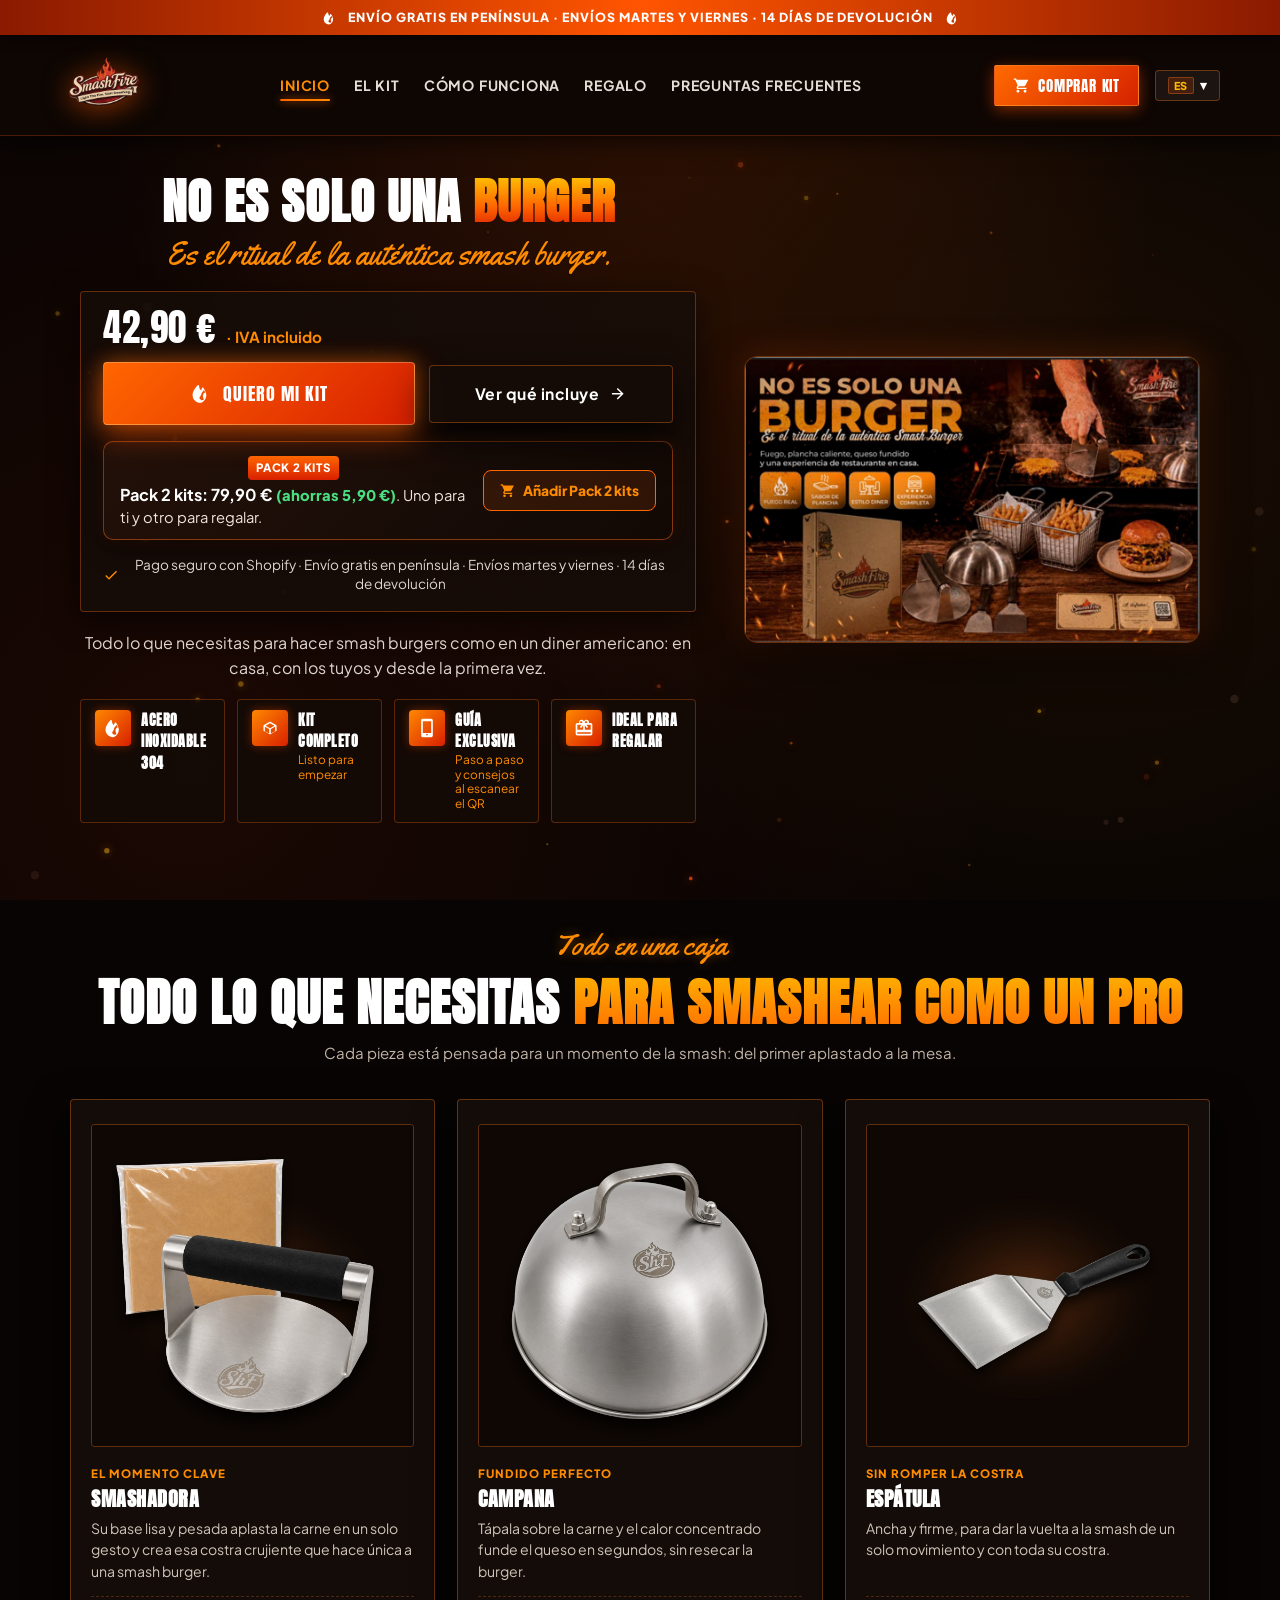
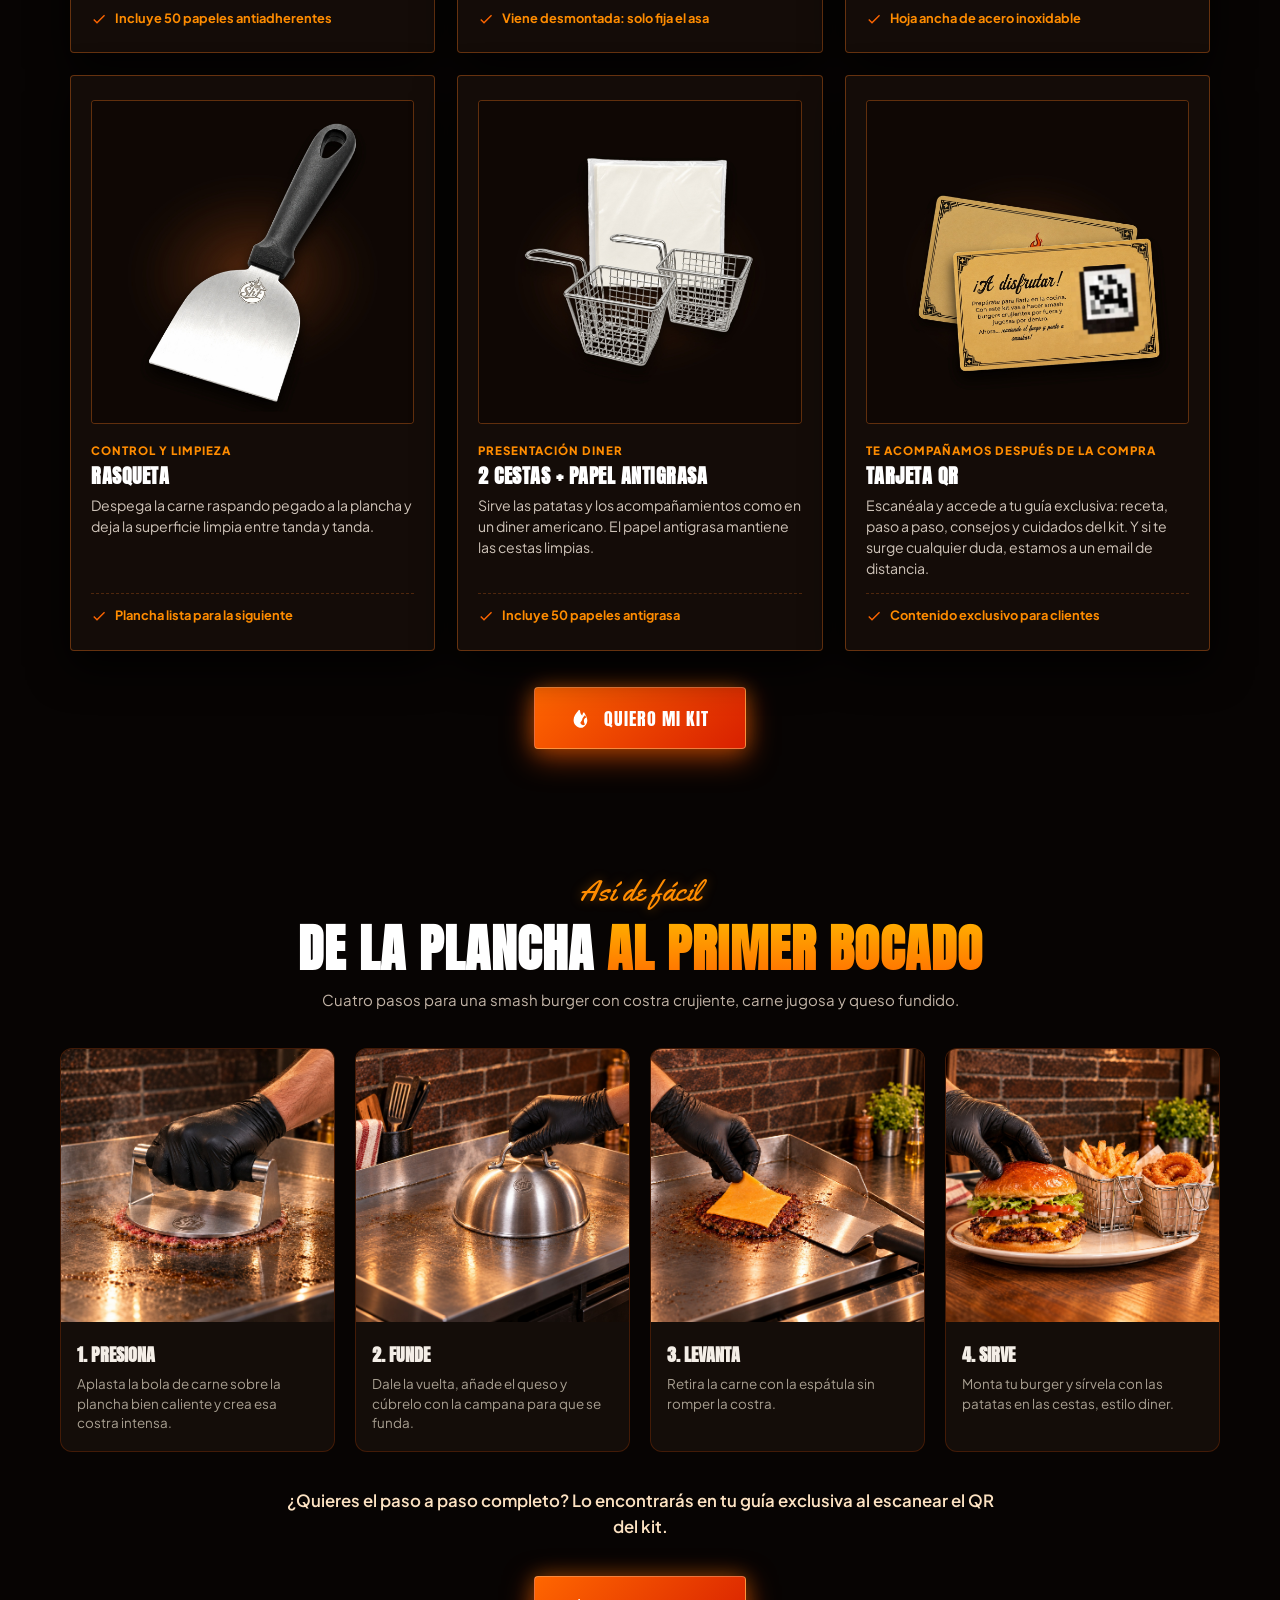
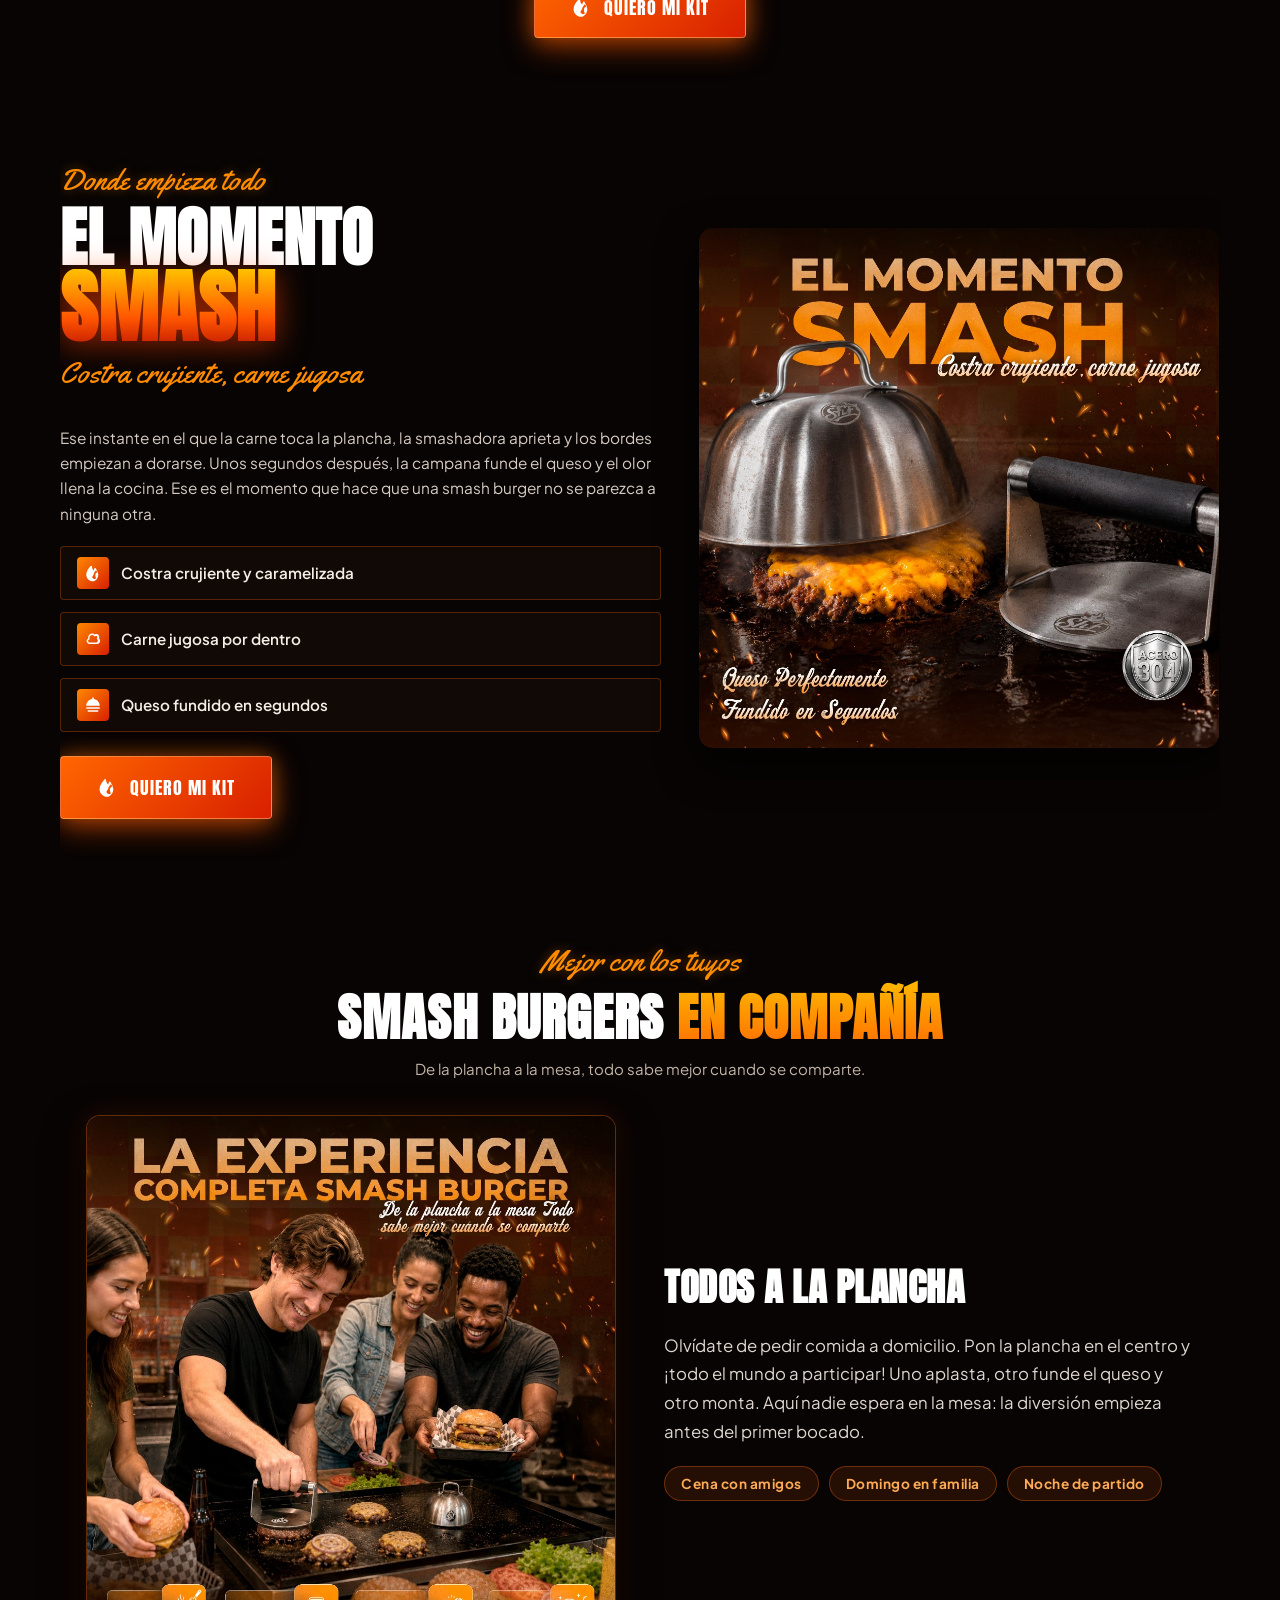
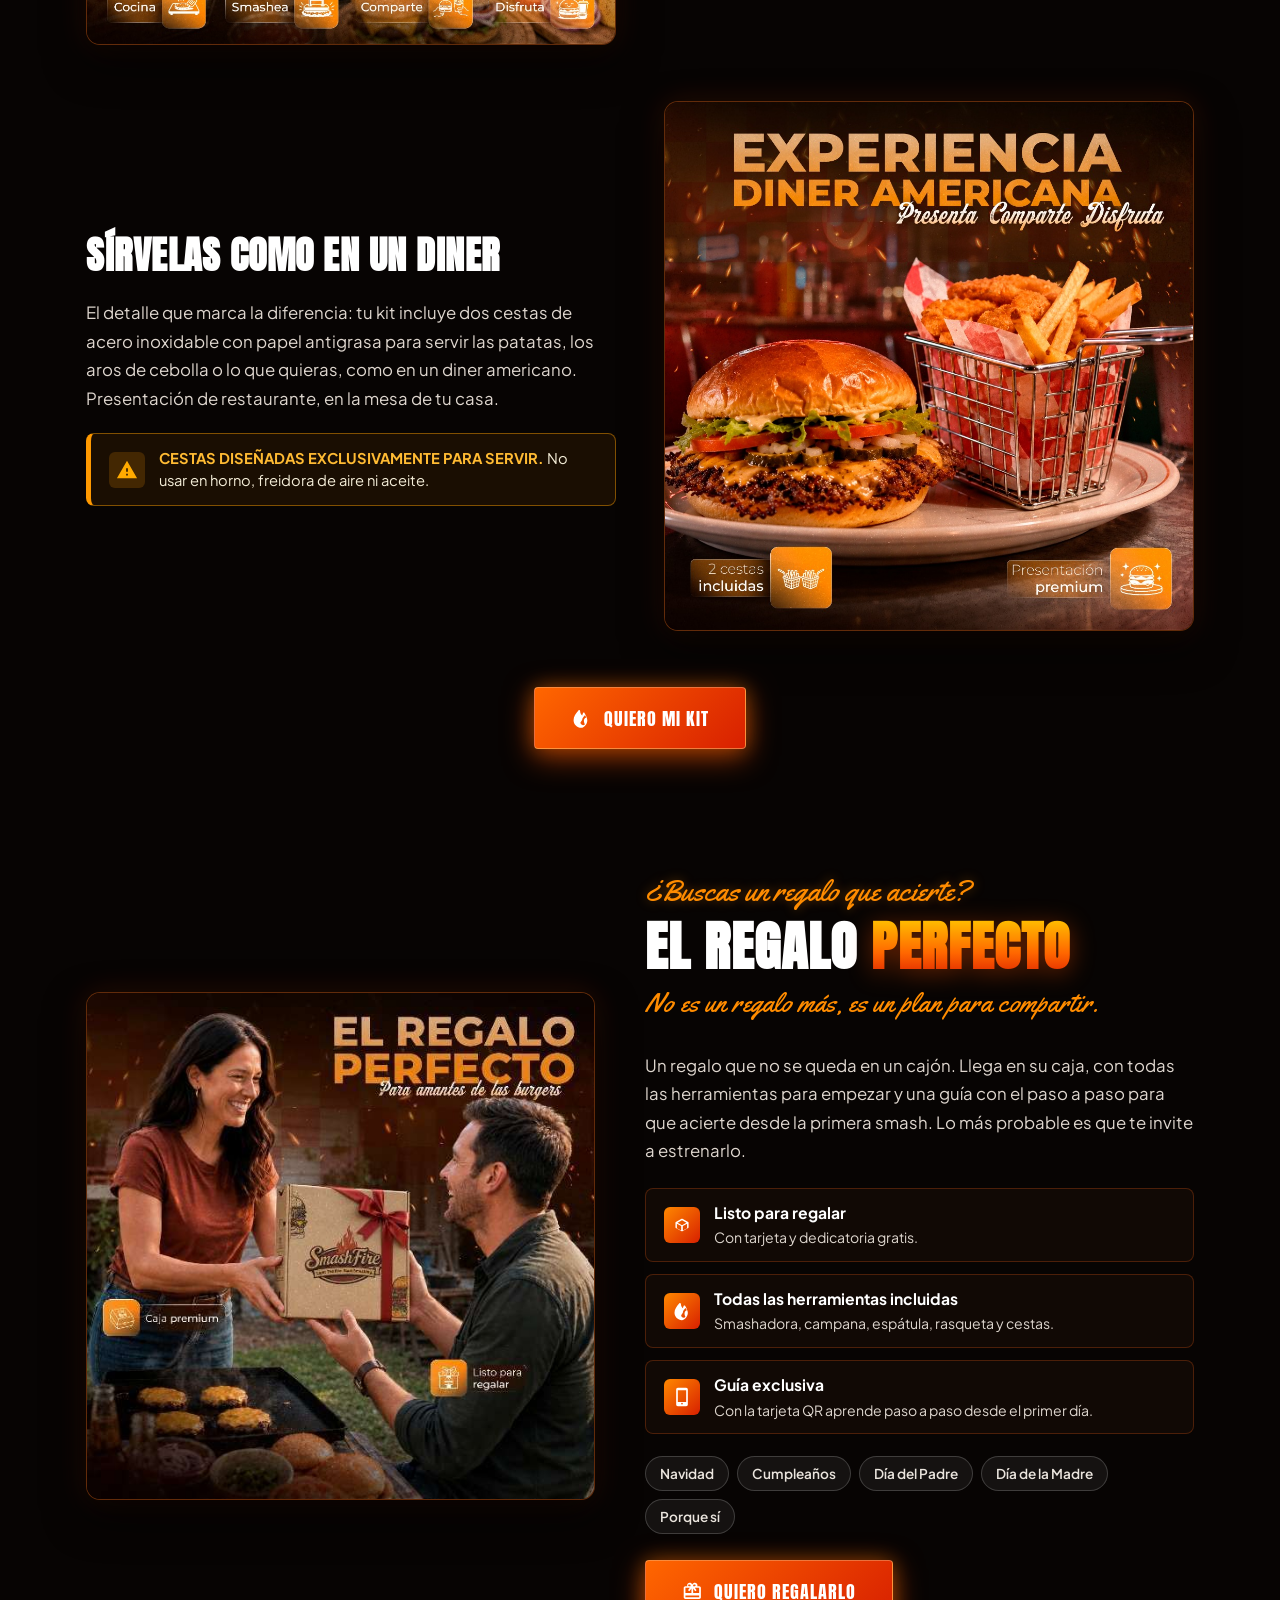
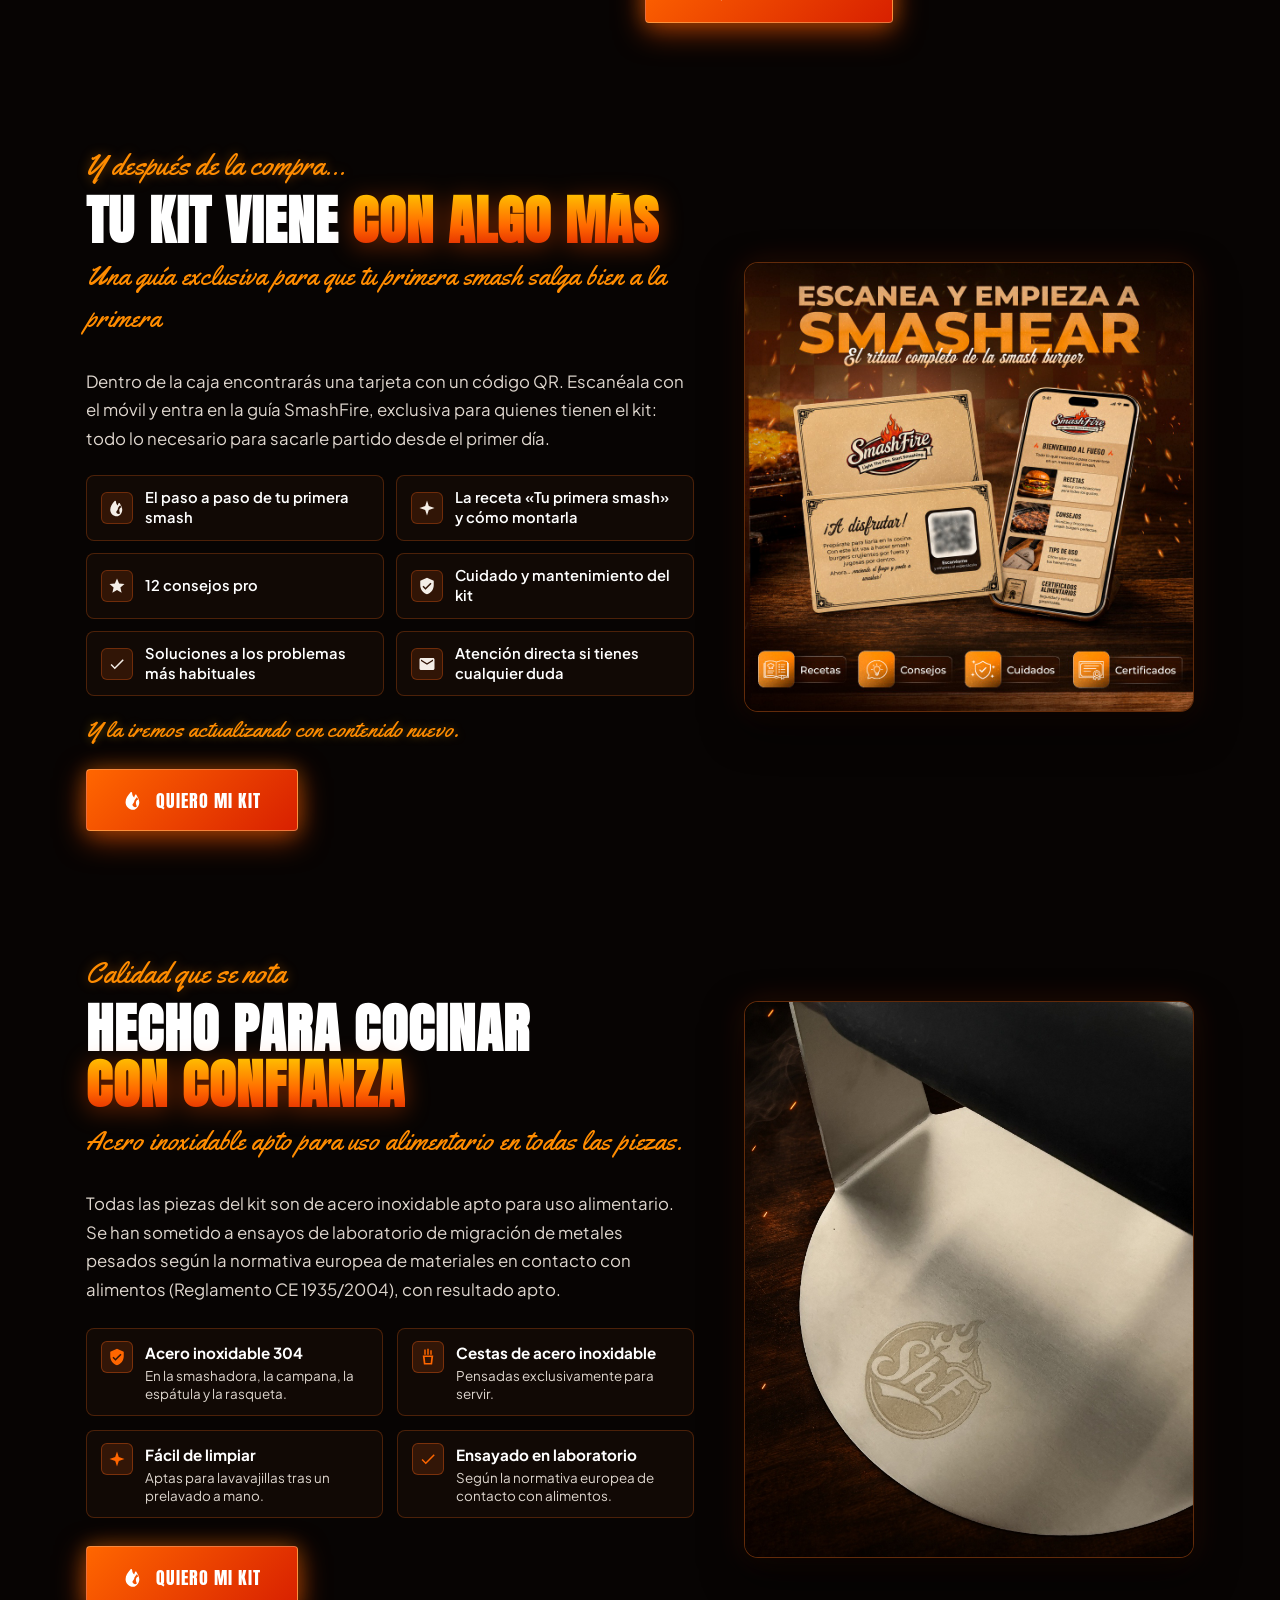
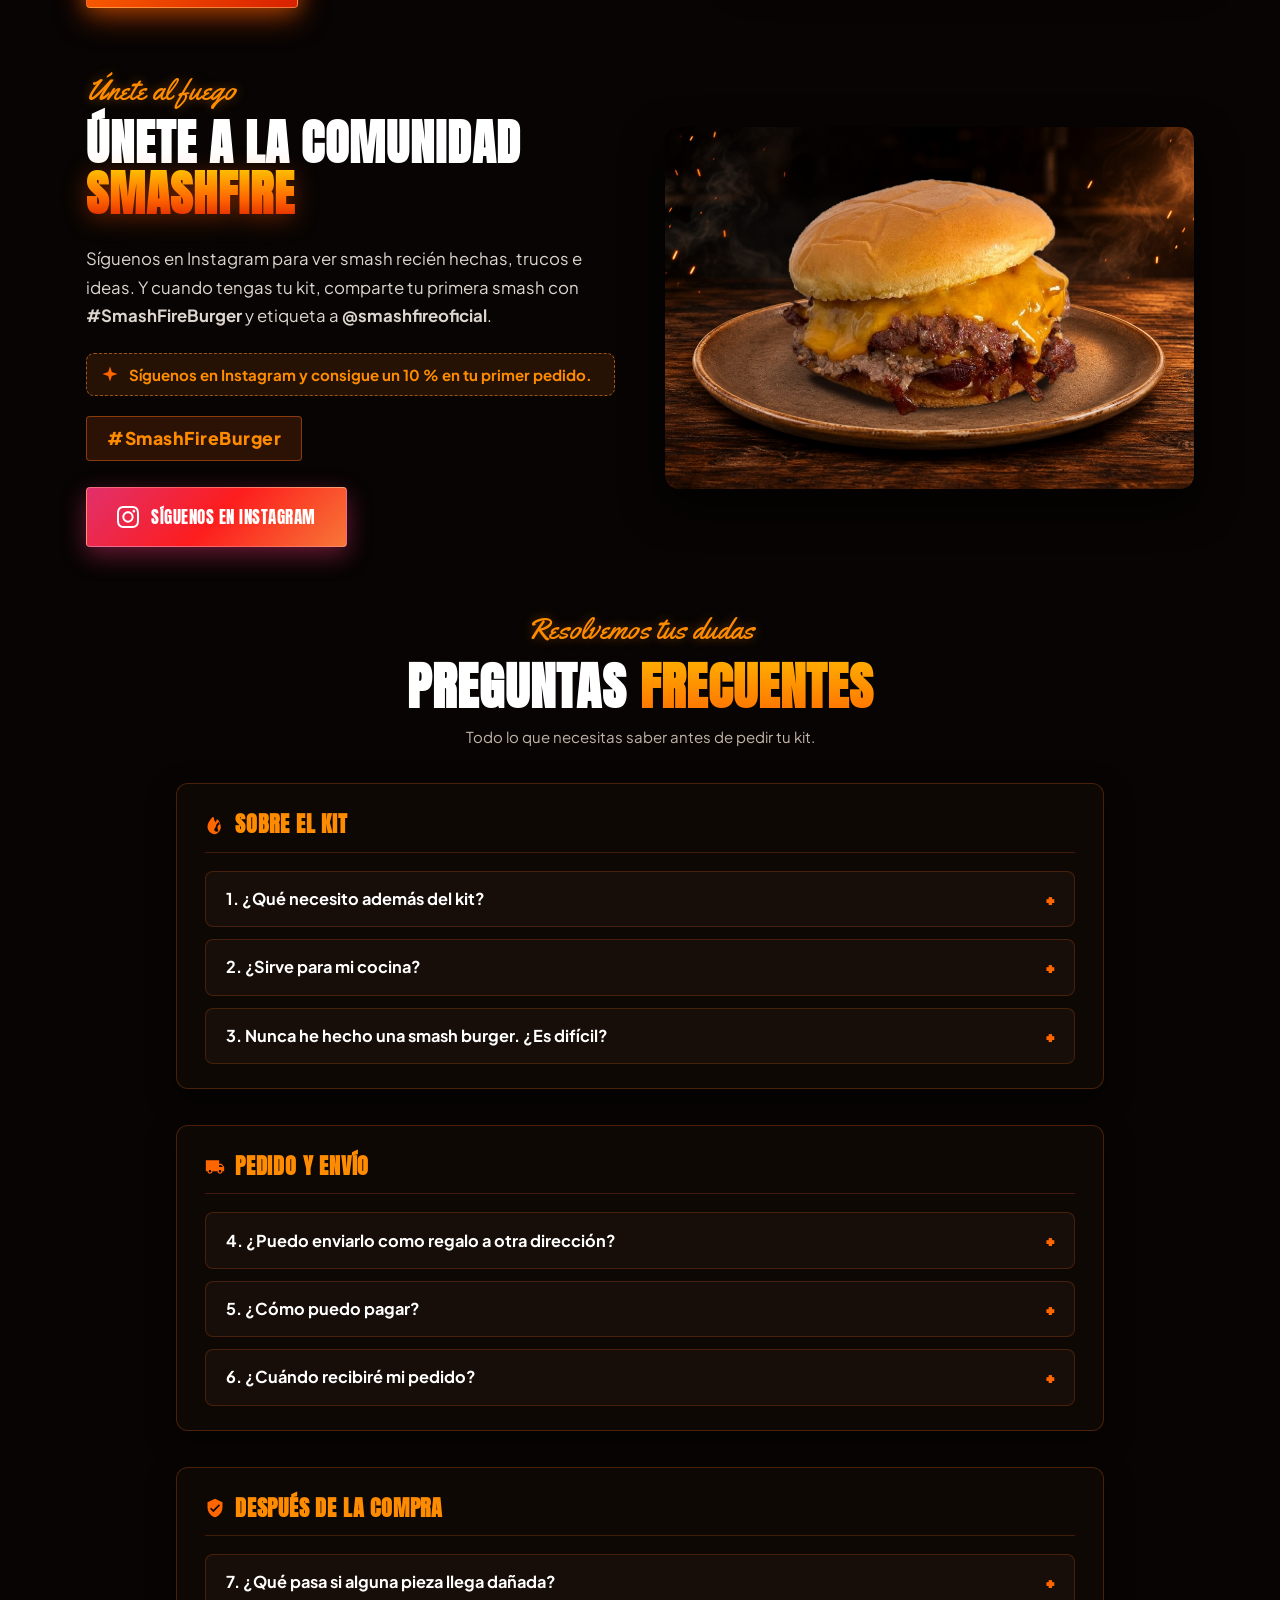
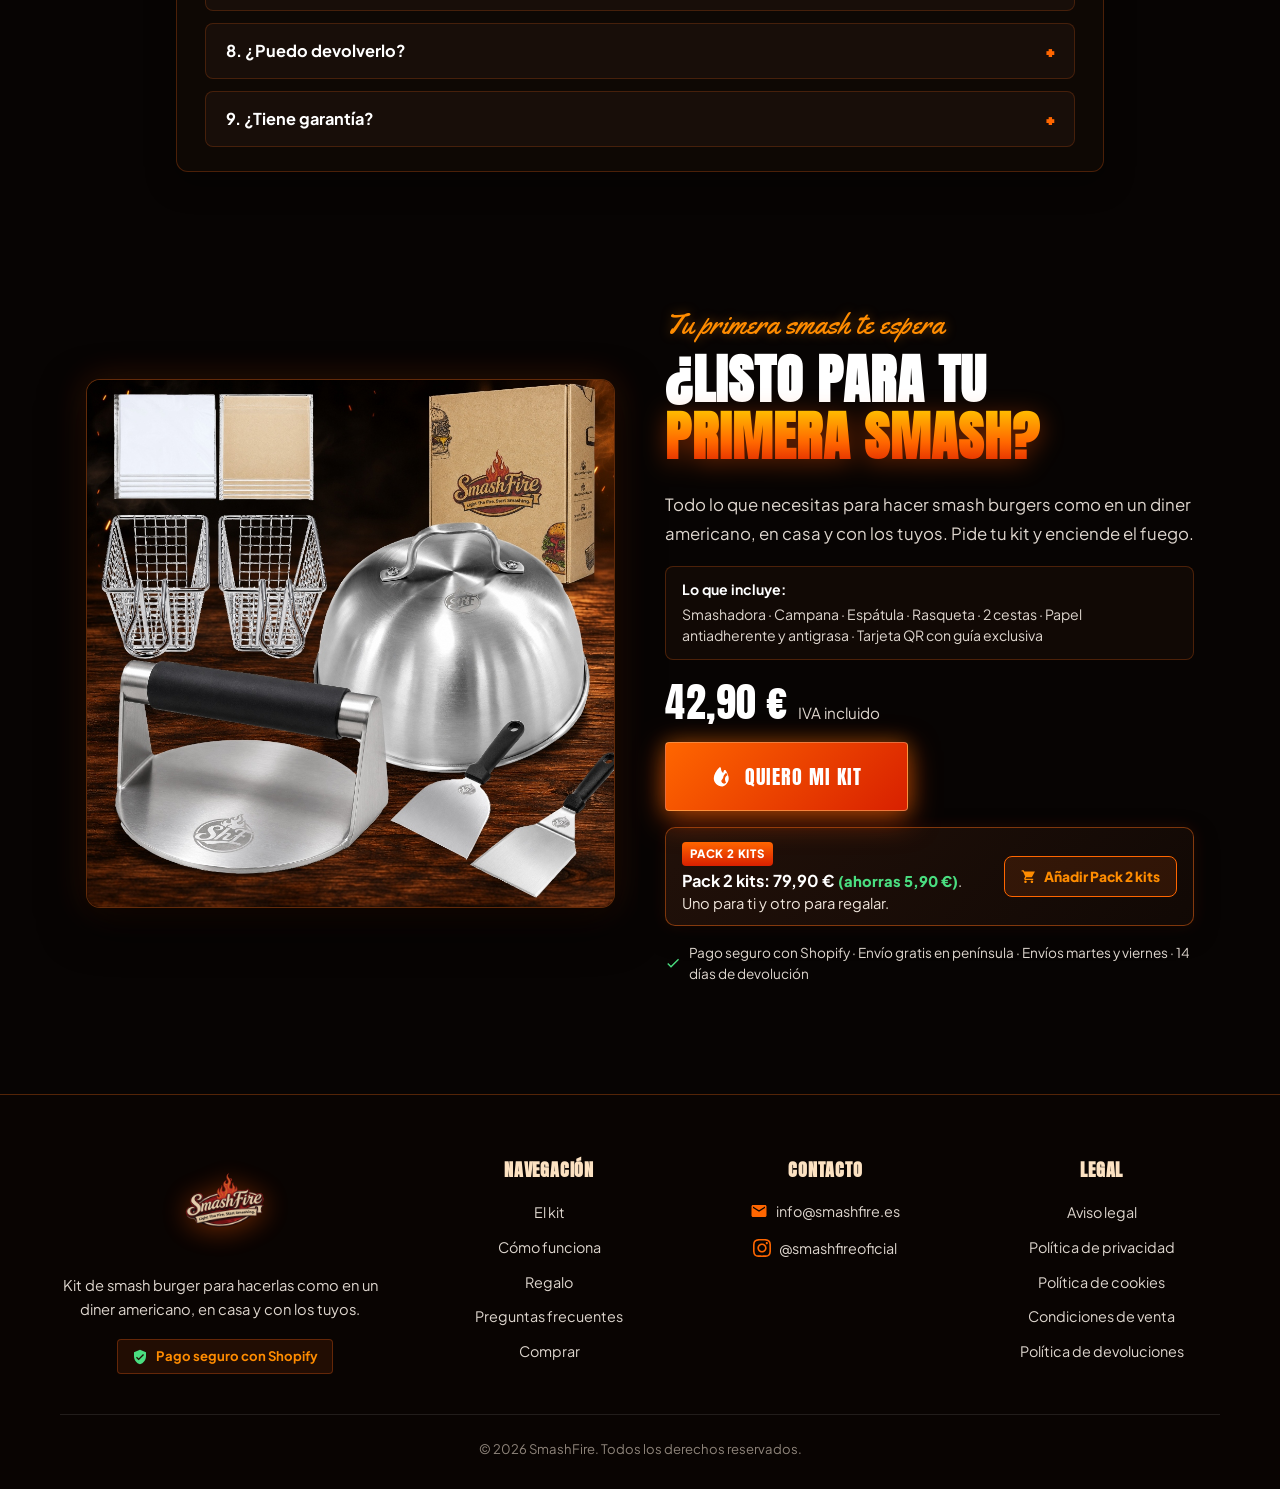
==== commit 0a48c7e8: "Add files via upload" ====
--- a/index.html
+++ b/index.html
@@ -165,11 +165,6 @@
   }
   </script>
 
-  <!-- Tipografías de Google Fonts: Anton (Impacto), Yellowtail (Diner retro), Plus Jakarta Sans (Técnica) -->
-  <link rel="preconnect" href="https://fonts.googleapis.com">
-  <link rel="preconnect" href="https://fonts.gstatic.com" crossorigin>
-  <link href="https://fonts.googleapis.com/css2?family=Anton&family=Plus+Jakarta+Sans:wght@300;400;500;600;700;800&family=Yellowtail&display=swap" rel="stylesheet">
-
   <link rel="stylesheet" href="styles.css" />
 </head>
 <body>
--- a/styles.css
+++ b/styles.css
@@ -1,3 +1,270 @@
+/* ==========================================================================
+   FUENTES AUTO-ALOJADAS (SELF-HOSTED / 100% CUMPLIMIENTO RGPD / CERO GOOGLE)
+   ========================================================================== */
+
+/* vietnamese */
+@font-face {
+  font-family: 'Anton';
+  font-style: normal;
+  font-weight: 400;
+  font-display: swap;
+  src: url(fonts/anton-1Ptgg87LROyAm3K8-C8QSw.woff2) format('woff2');
+  unicode-range: U+0102-0103, U+0110-0111, U+0128-0129, U+0168-0169, U+01A0-01A1, U+01AF-01B0, U+0300-0301, U+0303-0304, U+0308-0309, U+0323, U+0329, U+1EA0-1EF9, U+20AB;
+}
+/* latin-ext */
+@font-face {
+  font-family: 'Anton';
+  font-style: normal;
+  font-weight: 400;
+  font-display: swap;
+  src: url(fonts/anton-1Ptgg87LROyAm3K9-C8QSw.woff2) format('woff2');
+  unicode-range: U+0100-02BA, U+02BD-02C5, U+02C7-02CC, U+02CE-02D7, U+02DD-02FF, U+0304, U+0308, U+0329, U+1D00-1DBF, U+1E00-1E9F, U+1EF2-1EFF, U+2020, U+20A0-20AB, U+20AD-20C4, U+2113, U+2C60-2C7F, U+A720-A7FF;
+}
+/* latin */
+@font-face {
+  font-family: 'Anton';
+  font-style: normal;
+  font-weight: 400;
+  font-display: swap;
+  src: url(fonts/anton-1Ptgg87LROyAm3Kz-C8.woff2) format('woff2');
+  unicode-range: U+0000-00FF, U+0131, U+0152-0153, U+02BB-02BC, U+02C6, U+02DA, U+02DC, U+0304, U+0308, U+0329, U+2000-206F, U+20AC, U+2122, U+2191, U+2193, U+2212, U+2215, U+FEFF, U+FFFD;
+}
+/* cyrillic-ext */
+@font-face {
+  font-family: 'Plus Jakarta Sans';
+  font-style: normal;
+  font-weight: 300;
+  font-display: swap;
+  src: url(fonts/plusjakartasans-LDIoaomQNQcsA88c7O9yZ4KMCoOg4Ko70yyygA.woff2) format('woff2');
+  unicode-range: U+0460-052F, U+1C80-1C8A, U+20B4, U+2DE0-2DFF, U+A640-A69F, U+FE2E-FE2F;
+}
+/* vietnamese */
+@font-face {
+  font-family: 'Plus Jakarta Sans';
+  font-style: normal;
+  font-weight: 300;
+  font-display: swap;
+  src: url(fonts/plusjakartasans-LDIoaomQNQcsA88c7O9yZ4KMCoOg4Ko50yyygA.woff2) format('woff2');
+  unicode-range: U+0102-0103, U+0110-0111, U+0128-0129, U+0168-0169, U+01A0-01A1, U+01AF-01B0, U+0300-0301, U+0303-0304, U+0308-0309, U+0323, U+0329, U+1EA0-1EF9, U+20AB;
+}
+/* latin-ext */
+@font-face {
+  font-family: 'Plus Jakarta Sans';
+  font-style: normal;
+  font-weight: 300;
+  font-display: swap;
+  src: url(fonts/plusjakartasans-LDIoaomQNQcsA88c7O9yZ4KMCoOg4Ko40yyygA.woff2) format('woff2');
+  unicode-range: U+0100-02BA, U+02BD-02C5, U+02C7-02CC, U+02CE-02D7, U+02DD-02FF, U+0304, U+0308, U+0329, U+1D00-1DBF, U+1E00-1E9F, U+1EF2-1EFF, U+2020, U+20A0-20AB, U+20AD-20C4, U+2113, U+2C60-2C7F, U+A720-A7FF;
+}
+/* latin */
+@font-face {
+  font-family: 'Plus Jakarta Sans';
+  font-style: normal;
+  font-weight: 300;
+  font-display: swap;
+  src: url(fonts/plusjakartasans-LDIoaomQNQcsA88c7O9yZ4KMCoOg4Ko20yw.woff2) format('woff2');
+  unicode-range: U+0000-00FF, U+0131, U+0152-0153, U+02BB-02BC, U+02C6, U+02DA, U+02DC, U+0304, U+0308, U+0329, U+2000-206F, U+20AC, U+2122, U+2191, U+2193, U+2212, U+2215, U+FEFF, U+FFFD;
+}
+/* cyrillic-ext */
+@font-face {
+  font-family: 'Plus Jakarta Sans';
+  font-style: normal;
+  font-weight: 400;
+  font-display: swap;
+  src: url(fonts/plusjakartasans-LDIoaomQNQcsA88c7O9yZ4KMCoOg4Ko70yyygA.woff2) format('woff2');
+  unicode-range: U+0460-052F, U+1C80-1C8A, U+20B4, U+2DE0-2DFF, U+A640-A69F, U+FE2E-FE2F;
+}
+/* vietnamese */
+@font-face {
+  font-family: 'Plus Jakarta Sans';
+  font-style: normal;
+  font-weight: 400;
+  font-display: swap;
+  src: url(fonts/plusjakartasans-LDIoaomQNQcsA88c7O9yZ4KMCoOg4Ko50yyygA.woff2) format('woff2');
+  unicode-range: U+0102-0103, U+0110-0111, U+0128-0129, U+0168-0169, U+01A0-01A1, U+01AF-01B0, U+0300-0301, U+0303-0304, U+0308-0309, U+0323, U+0329, U+1EA0-1EF9, U+20AB;
+}
+/* latin-ext */
+@font-face {
+  font-family: 'Plus Jakarta Sans';
+  font-style: normal;
+  font-weight: 400;
+  font-display: swap;
+  src: url(fonts/plusjakartasans-LDIoaomQNQcsA88c7O9yZ4KMCoOg4Ko40yyygA.woff2) format('woff2');
+  unicode-range: U+0100-02BA, U+02BD-02C5, U+02C7-02CC, U+02CE-02D7, U+02DD-02FF, U+0304, U+0308, U+0329, U+1D00-1DBF, U+1E00-1E9F, U+1EF2-1EFF, U+2020, U+20A0-20AB, U+20AD-20C4, U+2113, U+2C60-2C7F, U+A720-A7FF;
+}
+/* latin */
+@font-face {
+  font-family: 'Plus Jakarta Sans';
+  font-style: normal;
+  font-weight: 400;
+  font-display: swap;
+  src: url(fonts/plusjakartasans-LDIoaomQNQcsA88c7O9yZ4KMCoOg4Ko20yw.woff2) format('woff2');
+  unicode-range: U+0000-00FF, U+0131, U+0152-0153, U+02BB-02BC, U+02C6, U+02DA, U+02DC, U+0304, U+0308, U+0329, U+2000-206F, U+20AC, U+2122, U+2191, U+2193, U+2212, U+2215, U+FEFF, U+FFFD;
+}
+/* cyrillic-ext */
+@font-face {
+  font-family: 'Plus Jakarta Sans';
+  font-style: normal;
+  font-weight: 500;
+  font-display: swap;
+  src: url(fonts/plusjakartasans-LDIoaomQNQcsA88c7O9yZ4KMCoOg4Ko70yyygA.woff2) format('woff2');
+  unicode-range: U+0460-052F, U+1C80-1C8A, U+20B4, U+2DE0-2DFF, U+A640-A69F, U+FE2E-FE2F;
+}
+/* vietnamese */
+@font-face {
+  font-family: 'Plus Jakarta Sans';
+  font-style: normal;
+  font-weight: 500;
+  font-display: swap;
+  src: url(fonts/plusjakartasans-LDIoaomQNQcsA88c7O9yZ4KMCoOg4Ko50yyygA.woff2) format('woff2');
+  unicode-range: U+0102-0103, U+0110-0111, U+0128-0129, U+0168-0169, U+01A0-01A1, U+01AF-01B0, U+0300-0301, U+0303-0304, U+0308-0309, U+0323, U+0329, U+1EA0-1EF9, U+20AB;
+}
+/* latin-ext */
+@font-face {
+  font-family: 'Plus Jakarta Sans';
+  font-style: normal;
+  font-weight: 500;
+  font-display: swap;
+  src: url(fonts/plusjakartasans-LDIoaomQNQcsA88c7O9yZ4KMCoOg4Ko40yyygA.woff2) format('woff2');
+  unicode-range: U+0100-02BA, U+02BD-02C5, U+02C7-02CC, U+02CE-02D7, U+02DD-02FF, U+0304, U+0308, U+0329, U+1D00-1DBF, U+1E00-1E9F, U+1EF2-1EFF, U+2020, U+20A0-20AB, U+20AD-20C4, U+2113, U+2C60-2C7F, U+A720-A7FF;
+}
+/* latin */
+@font-face {
+  font-family: 'Plus Jakarta Sans';
+  font-style: normal;
+  font-weight: 500;
+  font-display: swap;
+  src: url(fonts/plusjakartasans-LDIoaomQNQcsA88c7O9yZ4KMCoOg4Ko20yw.woff2) format('woff2');
+  unicode-range: U+0000-00FF, U+0131, U+0152-0153, U+02BB-02BC, U+02C6, U+02DA, U+02DC, U+0304, U+0308, U+0329, U+2000-206F, U+20AC, U+2122, U+2191, U+2193, U+2212, U+2215, U+FEFF, U+FFFD;
+}
+/* cyrillic-ext */
+@font-face {
+  font-family: 'Plus Jakarta Sans';
+  font-style: normal;
+  font-weight: 600;
+  font-display: swap;
+  src: url(fonts/plusjakartasans-LDIoaomQNQcsA88c7O9yZ4KMCoOg4Ko70yyygA.woff2) format('woff2');
+  unicode-range: U+0460-052F, U+1C80-1C8A, U+20B4, U+2DE0-2DFF, U+A640-A69F, U+FE2E-FE2F;
+}
+/* vietnamese */
+@font-face {
+  font-family: 'Plus Jakarta Sans';
+  font-style: normal;
+  font-weight: 600;
+  font-display: swap;
+  src: url(fonts/plusjakartasans-LDIoaomQNQcsA88c7O9yZ4KMCoOg4Ko50yyygA.woff2) format('woff2');
+  unicode-range: U+0102-0103, U+0110-0111, U+0128-0129, U+0168-0169, U+01A0-01A1, U+01AF-01B0, U+0300-0301, U+0303-0304, U+0308-0309, U+0323, U+0329, U+1EA0-1EF9, U+20AB;
+}
+/* latin-ext */
+@font-face {
+  font-family: 'Plus Jakarta Sans';
+  font-style: normal;
+  font-weight: 600;
+  font-display: swap;
+  src: url(fonts/plusjakartasans-LDIoaomQNQcsA88c7O9yZ4KMCoOg4Ko40yyygA.woff2) format('woff2');
+  unicode-range: U+0100-02BA, U+02BD-02C5, U+02C7-02CC, U+02CE-02D7, U+02DD-02FF, U+0304, U+0308, U+0329, U+1D00-1DBF, U+1E00-1E9F, U+1EF2-1EFF, U+2020, U+20A0-20AB, U+20AD-20C4, U+2113, U+2C60-2C7F, U+A720-A7FF;
+}
+/* latin */
+@font-face {
+  font-family: 'Plus Jakarta Sans';
+  font-style: normal;
+  font-weight: 600;
+  font-display: swap;
+  src: url(fonts/plusjakartasans-LDIoaomQNQcsA88c7O9yZ4KMCoOg4Ko20yw.woff2) format('woff2');
+  unicode-range: U+0000-00FF, U+0131, U+0152-0153, U+02BB-02BC, U+02C6, U+02DA, U+02DC, U+0304, U+0308, U+0329, U+2000-206F, U+20AC, U+2122, U+2191, U+2193, U+2212, U+2215, U+FEFF, U+FFFD;
+}
+/* cyrillic-ext */
+@font-face {
+  font-family: 'Plus Jakarta Sans';
+  font-style: normal;
+  font-weight: 700;
+  font-display: swap;
+  src: url(fonts/plusjakartasans-LDIoaomQNQcsA88c7O9yZ4KMCoOg4Ko70yyygA.woff2) format('woff2');
+  unicode-range: U+0460-052F, U+1C80-1C8A, U+20B4, U+2DE0-2DFF, U+A640-A69F, U+FE2E-FE2F;
+}
+/* vietnamese */
+@font-face {
+  font-family: 'Plus Jakarta Sans';
+  font-style: normal;
+  font-weight: 700;
+  font-display: swap;
+  src: url(fonts/plusjakartasans-LDIoaomQNQcsA88c7O9yZ4KMCoOg4Ko50yyygA.woff2) format('woff2');
+  unicode-range: U+0102-0103, U+0110-0111, U+0128-0129, U+0168-0169, U+01A0-01A1, U+01AF-01B0, U+0300-0301, U+0303-0304, U+0308-0309, U+0323, U+0329, U+1EA0-1EF9, U+20AB;
+}
+/* latin-ext */
+@font-face {
+  font-family: 'Plus Jakarta Sans';
+  font-style: normal;
+  font-weight: 700;
+  font-display: swap;
+  src: url(fonts/plusjakartasans-LDIoaomQNQcsA88c7O9yZ4KMCoOg4Ko40yyygA.woff2) format('woff2');
+  unicode-range: U+0100-02BA, U+02BD-02C5, U+02C7-02CC, U+02CE-02D7, U+02DD-02FF, U+0304, U+0308, U+0329, U+1D00-1DBF, U+1E00-1E9F, U+1EF2-1EFF, U+2020, U+20A0-20AB, U+20AD-20C4, U+2113, U+2C60-2C7F, U+A720-A7FF;
+}
+/* latin */
+@font-face {
+  font-family: 'Plus Jakarta Sans';
+  font-style: normal;
+  font-weight: 700;
+  font-display: swap;
+  src: url(fonts/plusjakartasans-LDIoaomQNQcsA88c7O9yZ4KMCoOg4Ko20yw.woff2) format('woff2');
+  unicode-range: U+0000-00FF, U+0131, U+0152-0153, U+02BB-02BC, U+02C6, U+02DA, U+02DC, U+0304, U+0308, U+0329, U+2000-206F, U+20AC, U+2122, U+2191, U+2193, U+2212, U+2215, U+FEFF, U+FFFD;
+}
+/* cyrillic-ext */
+@font-face {
+  font-family: 'Plus Jakarta Sans';
+  font-style: normal;
+  font-weight: 800;
+  font-display: swap;
+  src: url(fonts/plusjakartasans-LDIoaomQNQcsA88c7O9yZ4KMCoOg4Ko70yyygA.woff2) format('woff2');
+  unicode-range: U+0460-052F, U+1C80-1C8A, U+20B4, U+2DE0-2DFF, U+A640-A69F, U+FE2E-FE2F;
+}
+/* vietnamese */
+@font-face {
+  font-family: 'Plus Jakarta Sans';
+  font-style: normal;
+  font-weight: 800;
+  font-display: swap;
+  src: url(fonts/plusjakartasans-LDIoaomQNQcsA88c7O9yZ4KMCoOg4Ko50yyygA.woff2) format('woff2');
+  unicode-range: U+0102-0103, U+0110-0111, U+0128-0129, U+0168-0169, U+01A0-01A1, U+01AF-01B0, U+0300-0301, U+0303-0304, U+0308-0309, U+0323, U+0329, U+1EA0-1EF9, U+20AB;
+}
+/* latin-ext */
+@font-face {
+  font-family: 'Plus Jakarta Sans';
+  font-style: normal;
+  font-weight: 800;
+  font-display: swap;
+  src: url(fonts/plusjakartasans-LDIoaomQNQcsA88c7O9yZ4KMCoOg4Ko40yyygA.woff2) format('woff2');
+  unicode-range: U+0100-02BA, U+02BD-02C5, U+02C7-02CC, U+02CE-02D7, U+02DD-02FF, U+0304, U+0308, U+0329, U+1D00-1DBF, U+1E00-1E9F, U+1EF2-1EFF, U+2020, U+20A0-20AB, U+20AD-20C4, U+2113, U+2C60-2C7F, U+A720-A7FF;
+}
+/* latin */
+@font-face {
+  font-family: 'Plus Jakarta Sans';
+  font-style: normal;
+  font-weight: 800;
+  font-display: swap;
+  src: url(fonts/plusjakartasans-LDIoaomQNQcsA88c7O9yZ4KMCoOg4Ko20yw.woff2) format('woff2');
+  unicode-range: U+0000-00FF, U+0131, U+0152-0153, U+02BB-02BC, U+02C6, U+02DA, U+02DC, U+0304, U+0308, U+0329, U+2000-206F, U+20AC, U+2122, U+2191, U+2193, U+2212, U+2215, U+FEFF, U+FFFD;
+}
+/* latin-ext */
+@font-face {
+  font-family: 'Yellowtail';
+  font-style: normal;
+  font-weight: 400;
+  font-display: swap;
+  src: url(fonts/yellowtail-OZpGg_pnoDtINPfRIlLohlXHwXD-.woff2) format('woff2');
+  unicode-range: U+0100-02BA, U+02BD-02C5, U+02C7-02CC, U+02CE-02D7, U+02DD-02FF, U+0304, U+0308, U+0329, U+1D00-1DBF, U+1E00-1E9F, U+1EF2-1EFF, U+2020, U+20A0-20AB, U+20AD-20C4, U+2113, U+2C60-2C7F, U+A720-A7FF;
+}
+/* latin */
+@font-face {
+  font-family: 'Yellowtail';
+  font-style: normal;
+  font-weight: 400;
+  font-display: swap;
+  src: url(fonts/yellowtail-OZpGg_pnoDtINPfRIlLohlvHwQ.woff2) format('woff2');
+  unicode-range: U+0000-00FF, U+0131, U+0152-0153, U+02BB-02BC, U+02C6, U+02DA, U+02DC, U+0304, U+0308, U+0329, U+2000-206F, U+20AC, U+2122, U+2191, U+2193, U+2212, U+2215, U+FEFF, U+FFFD;
+}
+
+
 /* ==========================================================================
    SMASHFIRE — DISEÑO EXCLUSIVO Y AUTÉNTICO DE MARCA (https://smashfire.es/qr/)
    Inspirado 100% en la identidad visual de SmashFire:
